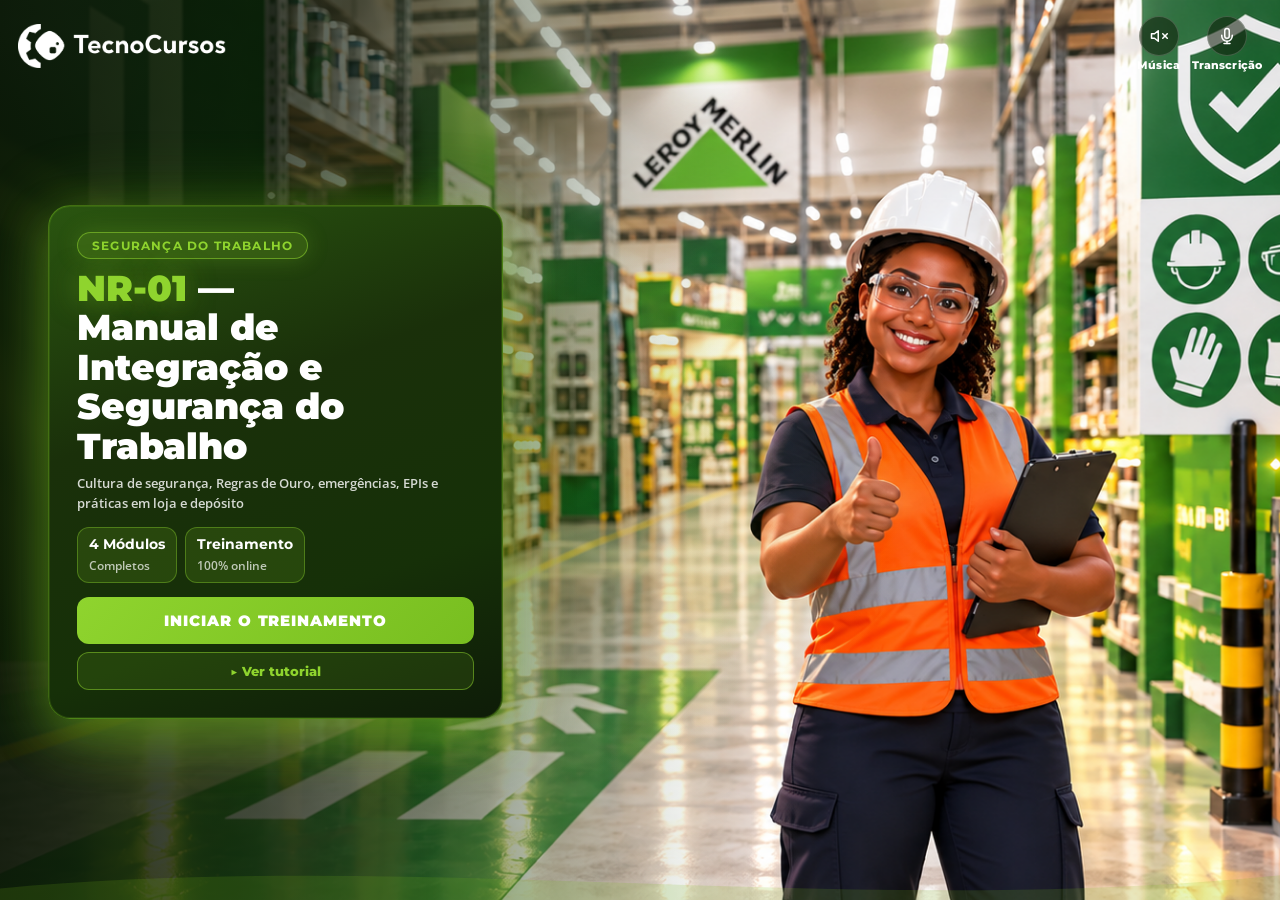
==== sessao-aprender.html @ 6a5cb2c6 "Publica o treinamento NR-01 da Leroy sem os MP3s antigos da narração. Co-authored-by: Cursor <cursor" ====
<!DOCTYPE html>
<html lang="pt-BR">
<head>
  <meta charset="UTF-8">
  <meta name="viewport" content="width=device-width, initial-scale=1, viewport-fit=cover">
  <meta name="referrer" content="no-referrer">
  <title>NR-01 — Manual de Integração e Segurança do Trabalho</title>
  <link href="https://fonts.googleapis.com/css2?family=Montserrat:wght@400;600;700;800;900&family=Open+Sans:wght@400;600;700&display=swap" rel="stylesheet">
  <link rel="stylesheet" href="question-screen.css?v=leroy-green14">
  <style>
    html, body { margin: 0; height: 100%; overflow: hidden; }
  </style>
</head>
<body>
  <div class="qs-app" id="app">
    <!-- Capa (igual à referência) -->
    <section class="qs-home" id="home" aria-label="Abertura do treinamento">
      <div class="qs-home-photo" aria-hidden="true">
        <img class="qs-home-photo-img" id="homePhotoImg" src="assets/fotos/capa.png" alt="">
        <div class="qs-home-veil"></div>
      </div>
      <div class="qs-home-inner">
        <div class="qs-home-card">
          <div class="qs-home-tag">SEGURANÇA DO TRABALHO</div>
          <h1><em>NR-01</em> —<br>Manual de Integração e Segurança do Trabalho</h1>
          <p>Cultura de segurança, Regras de Ouro, emergências, EPIs e práticas em loja e depósito</p>
          <div class="qs-home-badges">
            <div class="qs-home-badge">
              <div>
                <strong>4 Módulos</strong>
                <span>Completos</span>
              </div>
            </div>
            <div class="qs-home-badge">
              <div>
                <strong>Treinamento</strong>
                <span>100% online</span>
              </div>
            </div>
          </div>
          <div class="qs-home-actions">
            <button type="button" class="qs-home-start" id="btnStartHome">
              <span>INICIAR O TREINAMENTO</span>
            </button>
            <button type="button" class="qs-home-tutorial" id="btnTutorialHome">
              <span>▶ Ver tutorial</span>
            </button>
          </div>
        </div>
      </div>
      <div class="qs-home-logo">
        <img src="assets/fotos/LOGO.png" alt="TecnoCursos">
      </div>
      <div class="qs-wave" aria-hidden="true">
        <svg viewBox="0 0 1440 100" preserveAspectRatio="none">
          <path d="M0,55 C480,10 960,90 1440,40 L1440,100 L0,100 Z" fill="rgba(120, 190, 32, 0.18)" />
        </svg>
      </div>
    </section>

    <header class="qs-top" id="topBar" hidden>
      <div class="qs-brand">
        <img src="assets/fotos/LOGO.png" alt="TecnoCursos">
      </div>
      <div class="qs-progress" id="progress" aria-label="Progresso"></div>
      <span class="qs-page-chip" id="pageChip" hidden>0/0</span>
      <div class="qs-tools">
        <button type="button" id="btnMode" class="qs-sim-btn" title="Modo simulação" hidden aria-pressed="false">
          <span class="qs-label" id="simLabel">Simulação: OFF</span>
        </button>
        <button type="button" id="btnMusic" class="qs-tool-btn" title="Música" aria-pressed="false">
          <span class="qs-tool-disc">
            <svg class="qs-tool-ico ico-off" viewBox="0 0 24 24" fill="none" stroke="currentColor" stroke-width="2" stroke-linecap="round" stroke-linejoin="round" aria-hidden="true">
              <polygon points="11 5 6 9 2 9 2 15 6 15 11 19 11 5"/><line x1="23" y1="9" x2="17" y2="15"/><line x1="17" y1="9" x2="23" y2="15"/>
            </svg>
            <svg class="qs-tool-ico ico-on" viewBox="0 0 24 24" fill="none" stroke="currentColor" stroke-width="2" stroke-linecap="round" stroke-linejoin="round" aria-hidden="true">
              <polygon points="11 5 6 9 2 9 2 15 6 15 11 19 11 5"/><path d="M15.54 8.46a5 5 0 0 1 0 7.07"/><path d="M19.07 4.93a10 10 0 0 1 0 14.14"/>
            </svg>
          </span>
          <span class="qs-tool-label">Música</span>
        </button>
        <button type="button" id="btnTranscript" class="qs-tool-btn" title="Transcrição">
          <span class="qs-tool-disc">
            <svg class="qs-tool-ico" viewBox="0 0 24 24" fill="none" stroke="currentColor" stroke-width="2" stroke-linecap="round" stroke-linejoin="round" aria-hidden="true">
              <path d="M12 2a3 3 0 0 0-3 3v7a3 3 0 0 0 6 0V5a3 3 0 0 0-3-3z"/><path d="M19 11v1a7 7 0 0 1-14 0v-1"/><line x1="12" y1="19" x2="12" y2="22"/><line x1="8" y1="22" x2="16" y2="22"/>
            </svg>
          </span>
          <span class="qs-tool-label">Transcrição</span>
        </button>
      </div>
    </header>

    <main class="qs-stage" id="stage" hidden>
      <button class="qs-nav" id="btnBack" aria-label="Anterior" disabled>
        <svg viewBox="0 0 24 24" fill="none" stroke="currentColor" stroke-width="2.4" stroke-linecap="round" stroke-linejoin="round"><polyline points="15 18 9 12 15 6"/></svg>
      </button>
      <div class="qs-col">
        <div class="qs-pts" id="ptsChip" hidden><span class="qs-pts-val">0 pts</span></div>
        <div class="qs-shell" id="shell"></div>
        <button type="button" class="qs-more" id="btnMore" hidden aria-label="Ver o conteúdo abaixo">
          <svg viewBox="0 0 24 24" fill="none" stroke="currentColor" stroke-width="2.6" stroke-linecap="round" stroke-linejoin="round" aria-hidden="true"><polyline points="6 9 12 15 18 9"/></svg>
        </button>
      </div>
      <button class="qs-nav" id="btnFwd" aria-label="Próximo" disabled>
        <svg viewBox="0 0 24 24" fill="none" stroke="currentColor" stroke-width="2.4" stroke-linecap="round" stroke-linejoin="round"><polyline points="9 18 15 12 9 6"/></svg>
      </button>
    </main>

    <div class="qs-wave qs-wave-session" id="sessionWave" aria-hidden="true" hidden>
      <svg viewBox="0 0 1440 100" preserveAspectRatio="none">
        <path d="M0,55 C480,10 960,90 1440,40 L1440,100 L0,100 Z" fill="rgba(120, 190, 32, 0.18)" />
      </svg>
    </div>
  </div>

  <!-- Modal Tutorial -->
  <div class="qs-tut-overlay" id="tutorialModal" hidden>
    <div class="qs-tut-card" role="dialog" aria-modal="true" aria-labelledby="tutTitle">
      <div class="qs-tut-accent" aria-hidden="true"></div>
      <button type="button" class="qs-tut-x" id="btnTutorialX" aria-label="Fechar tutorial">×</button>
      <div class="qs-tut-badge">▶ TUTORIAL</div>
      <h2 id="tutTitle">Antes de começar — <span>Orientações iniciais</span></h2>
      <p>Assista ao vídeo para entender como navegar pelos módulos, responder às atividades e usar as ferramentas.</p>
      <div class="qs-tut-video">
        <iframe id="tutIframe" src="https://player-vz-d35edf2a-8e7.tv.pandavideo.com.br/embed/?v=58c2b207-5c32-4336-acba-6df97de39825&saveProgress=false" title="Tutorial do treinamento" allow="accelerometer;gyroscope;autoplay;encrypted-media;picture-in-picture" allowfullscreen fetchpriority="high"></iframe>
      </div>
      <div class="qs-tut-foot">
        <button type="button" class="qs-tut-close" id="btnTutorialClose">✓ Entendi, vamos começar</button>
      </div>
    </div>
  </div>

    <div class="qs-toast" id="simToast" hidden role="status"></div>

    <button type="button" class="qs-jump-fab" id="simFab" hidden>Sim · mapa</button>
    <aside class="qs-jump" id="simJump" hidden>
      <header>
        <div>
          <strong>Mapa da simulação</strong>
          <span id="simJumpPos">—</span>
        </div>
        <button type="button" id="btnJumpClose" aria-label="Fechar mapa">×</button>
      </header>
      <div class="qs-jump-list" id="simJumpList"></div>
      <button type="button" class="qs-jump-off" id="btnJumpOff">Desligar simulação</button>
    </aside>

  <audio id="bg-music" loop preload="metadata" aria-hidden="true"></audio>

  <script src="question-screen-data.js?v=nr01-8"></script>
  <script src="question-screen.js?v=nr01-2"></script>
  <script src="audios/audio-manifest.js?v=nr01-1"></script>
  <script src="narration-text.js?v=nr01-1"></script>
  <script src="narration.js?v=nr01-1"></script>
  <script>
(function () {
  var session = window.QUESTION_SCREEN_SESSION;
  if (!session || !session.modules || !session.modules.length) {
    document.getElementById('shell').innerHTML = '<div class="qs-menu"><p>Conteúdo não encontrado.</p></div>';
    return;
  }

  var modules = session.modules;

  /* A abertura e o menu também são páginas numeradas, então abrem o catálogo.
     mi/si = -1 marca que não são telas de módulo; quem navega olha o "view". */
  var catalog = [
    { n: 1, view: 'home', mi: -1, si: -1, mod: 0, type: 'home', title: 'Abertura', kind: 'Abertura' },
    { n: 2, view: 'menu', mi: -1, si: -1, mod: 0, type: 'menu', title: 'Conteúdo programático', kind: 'Menu' }
  ];
  modules.forEach(function (m, mi) {
    (m.screens || []).forEach(function (s, si) {
      catalog.push({
        n: catalog.length + 1,
        view: 'play',
        mi: mi,
        si: si,
        mod: m.id,
        type: s.type || '',
        title: s.title || s.question || s.kicker || s.type || 'Tela',
        kind: (
          s.type === 'cover' ? 'Capa' :
          s.type === 'video' ? 'Vídeo' :
          s.type === 'image' ? 'Foto' :
          s.type === 'content' ? 'Texto' :
          s.type === 'quiz-intro' ? 'Desafio' :
          s.type === 'question' ? 'Pergunta' :
          s.type === 'reflect' ? 'Reflexão' :
          s.type === 'compare' ? 'Compare' :
          s.type === 'order' ? 'Ordenar' :
          s.type === 'match' ? 'Associação' :
          s.type === 'sort' ? 'Inspeção' :
          s.type === 'finale' ? 'Conclusão' :
          s.type
        )
      });
    });
  });
  var jumpOpen = false;
  var modIndex = -1;
  var slideIndex = 0;
  var answered = {};
  var qs = null;
  var mode = 'home'; /* home | menu | play */
  var showingResult = false;
  var autoAdvanceTimer = null;
  var quizState = {
    active: false,
    correct: 0,
    answered: 0,
    minCorrect: 0,
    total: 0,
    introIndex: -1,
    passed: false,
    points: 0,
    streak: 0,
    bestStreak: 0
  };
  var sessionAnswers = {};
  var PTS_MAX = 50;
  function isScoreType(type) {
    return type === 'question' || type === 'order' || type === 'match' || type === 'sort';
  }
  function isGateType(type) {
    return isScoreType(type) || type === 'reflect' || type === 'compare';
  }
  // ficha com sequência de fotos: a seta só libera depois de ver todas
  function isStepsGate(s) {
    return !!(s && s.type === 'content' && s.steps);
  }
  // vídeo com player: só libera o avanço faltando ~8s para o fim
  function isVideoGate(s) {
    return !!(s && s.type === 'video' && (s.embed || s.panda || s.video));
  }
  function isQuizStep(s) {
    return !!(s && isScoreType(s.type));
  }
  var questionCount = catalog.filter(function (item) { return isScoreType(item.type); }).length;

  function sessionTotals() {
    var pts = 0;
    var hits = 0;
    Object.keys(sessionAnswers).forEach(function (id) {
      var a = sessionAnswers[id] || {};
      pts += a.pts || 0;
      if (a.correct) hits += 1;
    });
    return {
      points: pts,
      hits: hits,
      answered: Object.keys(sessionAnswers).length,
      questions: questionCount,
      max: questionCount * PTS_MAX
    };
  }

  function sessionMedal(tot) {
    var max = tot.max || 1;
    var pct = tot.points / max;
    if (pct >= 0.8) return { emoji: '🥇', name: 'Medalha de ouro', rank: 'gold' };
    if (pct >= 0.6) return { emoji: '🥈', name: 'Medalha de prata', rank: 'silver' };
    return { emoji: '🥉', name: 'Medalha de bronze', rank: 'bronze' };
  }

  function quizMedal(passed, correct, total) {
    var pct = total ? correct / total : 0;
    if (pct >= 1) return { emoji: '🥇', name: 'Medalha de ouro', rank: 'gold' };
    if (passed && pct >= 0.8) return { emoji: '🥈', name: 'Medalha de prata', rank: 'silver' };
    if (passed) return { emoji: '🥉', name: 'Medalha de bronze', rank: 'bronze' };
    return { emoji: '📚', name: '', rank: 'none' };
  }

  function updatePtsChip() {
    var chip = document.getElementById('ptsChip');
    if (!chip) return;
    var tot = sessionTotals();
    /* O placar só faz sentido na atividade do fim do módulo: fora dela não
       há o que pontuar, e o chip virava enfeite pelo resto do curso. Vale
       da abertura do desafio até o resultado; depois some de novo. */
    var s = mode === 'play' ? current() : null;
    var noDesafio = !!s && (isScoreType(s.type) || s.type === 'quiz-intro');
    chip.hidden = !(noDesafio || (mode === 'play' && showingResult));
    var val = chip.querySelector('.qs-pts-val');
    if (!val) {
      val = document.createElement('span');
      val.className = 'qs-pts-val';
      chip.insertBefore(val, chip.firstChild);
    }
    val.textContent = tot.points + ' pts';
  }

  /* No acerto o placar “pula” e sobe um +N — feedback rápido sem atrapalhar. */
  function celebratePts(gained) {
    var chip = document.getElementById('ptsChip');
    if (!chip || !(gained > 0)) {
      updatePtsChip();
      return;
    }
    updatePtsChip();
    chip.classList.remove('is-gain');
    void chip.offsetWidth;
    chip.classList.add('is-gain');

    var fly = chip.querySelector('.qs-pts-fly');
    if (!fly) {
      fly = document.createElement('span');
      fly.className = 'qs-pts-fly';
      fly.setAttribute('aria-hidden', 'true');
      chip.appendChild(fly);
    }
    fly.textContent = '+' + gained;
    fly.classList.remove('is-on');
    void fly.offsetWidth;
    fly.classList.add('is-on');

    clearTimeout(celebratePts._t);
    celebratePts._t = setTimeout(function () {
      chip.classList.remove('is-gain');
      if (fly) fly.classList.remove('is-on');
    }, 900);
  }

  function clearAutoAdvance() {
    if (autoAdvanceTimer) {
      clearTimeout(autoAdvanceTimer);
      autoAdvanceTimer = null;
    }
  }

  function resetQuizState() {
    quizState = {
      active: false,
      correct: 0,
      answered: 0,
      minCorrect: 0,
      total: 0,
      introIndex: -1,
      passed: false,
      points: 0,
      streak: 0,
      bestStreak: 0
    };
    showingResult = false;
    updatePtsChip();
  }

  function countQuizQuestionsFrom(startIdx) {
    var list = screens();
    var n = 0;
    for (var i = startIdx + 1; i < list.length; i++) {
      if (!isScoreType(list[i].type)) break;
      n++;
    }
    return n || 1;
  }

  function isLastQuizQuestion() {
    var s = current();
    if (!isQuizStep(s)) return false;
    var next = screens()[slideIndex + 1];
    return !isQuizStep(next);
  }

  function clearQuizAnswers() {
    var list = screens();
    if (quizState.introIndex < 0) return;
    for (var i = quizState.introIndex + 1; i < list.length; i++) {
      if (!isScoreType(list[i].type)) break;
      delete answered[list[i].id];
      delete sessionAnswers[list[i].id];
    }
  }

  /* Progresso e página atual ficam no navegador, para o F5 continuar de onde parou. */
  var RESUME_KEY = 'nr01-sessao-aprender-resume';
  var resumeBusy = false;
  var progress = { unlockedUpTo: 0, completed: {} };
  var menuFocus = 0;
  var lastPlayedIndex = -1;
  try { localStorage.removeItem('nr17-sessao-aprender-resume'); } catch (err) {}

  function saveResume() {
    if (resumeBusy) return;
    try {
      localStorage.setItem(RESUME_KEY, JSON.stringify({
        v: 1,
        page: currentGlobalPage(),
        menuFocus: menuFocus,
        lastPlayedIndex: lastPlayedIndex,
        progress: {
          unlockedUpTo: progress.unlockedUpTo,
          completed: progress.completed
        },
        answered: answered,
        sessionAnswers: sessionAnswers,
        quizState: quizState,
        showingResult: showingResult
      }));
    } catch (err) {}
  }

  function loadResume() {
    try {
      var raw = localStorage.getItem(RESUME_KEY);
      if (!raw) return null;
      var data = JSON.parse(raw);
      if (!data || data.v !== 1 || !data.page) return null;
      if (data.page < 1 || data.page > catalog.length) return null;
      return data;
    } catch (err) {
      return null;
    }
  }

  function applyResume(data) {
    resumeBusy = true;
    if (typeof data.menuFocus === 'number') menuFocus = data.menuFocus;
    if (typeof data.lastPlayedIndex === 'number') lastPlayedIndex = data.lastPlayedIndex;
    if (data.progress) {
      progress.unlockedUpTo = Number(data.progress.unlockedUpTo) || 0;
      progress.completed = data.progress.completed || {};
    }
    var savedAnswered = data.answered || {};
    var savedSession = data.sessionAnswers || {};
    var savedQuiz = data.quizState || quizState;
    var savedShowing = !!data.showingResult;

    if (data.page <= 1) {
      showHome();
    } else {
      jumpToPage(data.page);
      answered = savedAnswered;
      sessionAnswers = savedSession;
      quizState = savedQuiz;
      if (savedShowing) showQuizResult();
      else {
        updateNav();
        updatePtsChip();
      }
    }
    resumeBusy = false;
    saveResume();
  }

  var demoMode = false;
  try { demoMode = sessionStorage.getItem('nr17-demoMode') === '1'; } catch (err) {}

  function isUnlocked(i) {
    if (demoMode) return true;
    return i >= 0 && i <= progress.unlockedUpTo;
  }

  function isCompleted(i) {
    return !!progress.completed[String(i)];
  }

  function completeCurrentModule() {
    if (modIndex < 0) return;
    lastPlayedIndex = modIndex;
    progress.completed[String(modIndex)] = true;
    if (modIndex + 1 < modules.length) {
      progress.unlockedUpTo = Math.max(progress.unlockedUpTo, modIndex + 1);
    }
    saveResume();
  }

  // módulo visível no menu; 0 quando a trilha já acabou
  function nextModuleNumber() {
    var m = modules[menuFocus];
    return m ? m.id : 0;
  }

  function menuCallout() {
    var next = -1;
    for (var i = 0; i < modules.length; i++) {
      if (isUnlocked(i) && !isCompleted(i)) { next = i; break; }
    }
    if (next < 0) {
      var allDone = modules.every(function (_, i) { return isCompleted(i); });
      if (allDone) {
        return {
          title: 'Treinamento concluído!',
          body: 'Você finalizou todos os módulos. Pode revisitar qualquer um quando quiser.'
        };
      }
      next = progress.unlockedUpTo;
    }
    var m = modules[next];
    if (next === 0 && !isCompleted(0)) {
      return {
        title: demoMode ? 'Modo simulação ligado' : 'Vamos começar pelo Módulo 1?',
        body: demoMode
          ? 'Todos os módulos estão liberados. Avance sem travar em quiz ou vídeo.'
          : ((m.title || '') + ' — toque no card liberado para iniciar.')
      };
    }
    return {
      title: demoMode ? 'Modo simulação ligado' : ('Módulo ' + m.id + ' liberado!'),
      body: demoMode
        ? 'Todos os módulos estão liberados. Avance sem travar em quiz ou vídeo.'
        : ((m.title || '') + ' — toque no card para continuar.')
    };
  }

  var app = document.getElementById('app');
  var home = document.getElementById('home');
  var topBar = document.getElementById('topBar');
  var stage = document.getElementById('stage');
  var progressEl = document.getElementById('progress');
  var shell = document.getElementById('shell');
  var btnBack = document.getElementById('btnBack');
  var btnFwd = document.getElementById('btnFwd');
  var brandTxt = null;
  var bgMusic = document.getElementById('bg-music');

  if (brandTxt) brandTxt.textContent = (session.meta && session.meta.title) || 'NR-01';
  if (bgMusic) {
    bgMusic.src = (session.meta && session.meta.musicSrc) || 'musica/musica_foco.mp3';
    bgMusic.volume = 0.35;
  }

  var sessionWave = document.getElementById('sessionWave');

  function setChrome(visible) {
    // a barra fica sempre no DOM: na abertura o CSS deixa só as ferramentas
    if (topBar) topBar.hidden = false;
    if (stage) stage.hidden = !visible;
    if (home) home.hidden = visible;
    if (sessionWave) sessionWave.hidden = !visible;
    app.classList.toggle('is-home', !visible);
  }

  function showHome() {
    mode = 'home';
    modIndex = -1;
    clearAutoAdvance();
    resetQuizState();
    if (qs) { qs.destroy(); qs = null; }
    setChrome(false);
    renderProgress();
    syncJumpUI();
    if (window.Narration) Narration.pageChanged();
    saveResume();
  }

  function currentMod() { return modules[modIndex]; }
  function screens() { return currentMod() ? currentMod().screens : []; }
  function current() { return screens()[slideIndex]; }

  function isFinale() {
    var s = current();
    return !!(s && s.type === 'finale');
  }

  function exitPlay() {
    if (isFinale()) showHome();
    else showMenu(Math.max(0, modIndex));
  }

  function renderProgress() {
    if (mode !== 'play') {
      progressEl.innerHTML = '';
      return;
    }
    var list = screens();
    progressEl.innerHTML = list.map(function (_, i) {
      var cls = i < slideIndex ? 'done' : (i === slideIndex ? 'cur' : '');
      return '<i class="' + cls + '"></i>';
    }).join('');
  }

  function canForward() {
    if (isFinale()) return false;
    if (showingResult) return !!quizState.passed;
    var s = current();
    if (!s) return false;
    /* A ficha de alongamento trava a seta mesmo em simulação: o bloqueio
       faz parte do teste da página. O atalho go continua pulando. */
    if (isStepsGate(s)) return !!answered[s.id];
    if (demoMode) return true;
    if (s.type === 'question') return !!answered[s.id];
    if (isGateType(s.type)) return !!answered[s.id];
    if (isVideoGate(s)) return !!answered[s.id];
    return true;
  }

  function updateNav() {
    if (mode === 'home') {
      btnBack.disabled = true;
      btnFwd.disabled = true;
      return;
    }
    if (mode === 'menu') {
      btnBack.disabled = false;
      btnFwd.disabled = menuFocus >= lastMenuIndex();
      return;
    }
    if (mode !== 'play') {
      btnBack.disabled = true;
      btnFwd.disabled = true;
      return;
    }
    btnBack.disabled = showingResult;
    btnFwd.disabled = showingResult ? !quizState.passed : !canForward();
  }

  // temas das questões erradas, para orientar o que estudar antes de tentar de novo
  function buildReviewList() {
    var list = screens();
    var out = [];
    var seen = {};
    if (quizState.introIndex < 0) return out;
    for (var i = quizState.introIndex + 1; i < list.length; i++) {
      var s = list[i];
      if (!isScoreType(s.type)) break;
      if (s.opinion) continue;
      var ans = sessionAnswers[s.id];
      if (ans && ans.correct) continue;
      var topic = s.review || s.question || s.title || '';
      if (!topic || seen[topic]) continue;
      seen[topic] = true;
      out.push(topic);
    }
    return out;
  }

  function showQuizResult() {
    clearAutoAdvance();
    showingResult = true;
    var total = Math.max(Number(quizState.total) || 0, Number(quizState.answered) || 0, 1);
    var hits = quizState.correct;
    var min = quizState.minCorrect || Math.ceil(total * 0.75);
    quizState.passed = hits >= min;
    var medal = quizMedal(quizState.passed, hits, total);
    var m = currentMod() || {};
    var unlock = m.titleUnlock || null;
    var titleUnlock = (quizState.passed && unlock)
      ? {
          moduleLabel: 'Módulo ' + m.id + ' concluído',
          title: unlock.title,
          body: unlock.body,
          icon: unlock.icon
        }
      : null;
    var faceIcon = titleUnlock ? (titleUnlock.icon || '🏅') : medal.emoji;
    var faceRank = titleUnlock ? 'title' : medal.rank;

    if (qs) qs.destroy();
    qs = QuestionScreen.mount(shell, {
      type: 'quiz-result',
      passed: quizState.passed,
      score: hits,
      total: total,
      minCorrect: min,
      points: quizState.points,
      streak: quizState.bestStreak,
      medal: faceIcon,
      medalName: '',
      medalRank: faceRank,
      icon: faceIcon,
      title: quizState.passed ? 'Desafio concluído!' : 'Desafio não concluído',
      titleUnlock: titleUnlock,
      review: quizState.passed ? [] : buildReviewList()
    }, {
      onContinue: handleContinue
    });

    renderProgress();
    updateNav();
    updatePtsChip();
    if (quizState.passed) {
      try { if (typeof playBeep === 'function') playBeep('end'); } catch (e) {}
    }
  }

  function restartQuiz() {
    clearAutoAdvance();
    showingResult = false;
    clearQuizAnswers();
    quizState.correct = 0;
    quizState.answered = 0;
    quizState.passed = false;
    quizState.points = 0;
    quizState.streak = 0;
    quizState.bestStreak = 0;
    quizState.active = true;
    if (quizState.introIndex >= 0) {
      slideIndex = quizState.introIndex;
      mountSlide();
    }
  }

  function finishAfterQuiz() {
    clearAutoAdvance();
    showingResult = false;
    quizState.active = false;
    var list = screens();
    var next = slideIndex + 1;
    while (next < list.length && isScoreType(list[next].type)) next++;
    if (next >= list.length) {
      var fechado = (modIndex >= 0 ? modIndex : lastPlayedIndex);
      completeCurrentModule();
      showMenuAfterModule(fechado);
      return;
    }
    slideIndex = next;
    mountSlide();
    if (isFinale()) completeCurrentModule();
  }

  function handleContinue(info) {
    var action = info && info.action;
    if (action === 'retry') {
      restartQuiz();
      return;
    }
    if (action === 'finish') {
      finishAfterQuiz();
      return;
    }
    advance();
  }

  function advance() {
    clearAutoAdvance();
    if (mode === 'menu') {
      menuStep(1);
      return;
    }
    if (showingResult) {
      if (quizState.passed || demoMode) finishAfterQuiz();
      return;
    }
    var s = current();
    if (s && isQuizStep(s) && answered[s.id] && isLastQuizQuestion()) {
      showQuizResult();
      return;
    }
    if (slideIndex >= screens().length - 1) {
      var fechado = (modIndex >= 0 ? modIndex : lastPlayedIndex);
      completeCurrentModule();
      if (isFinale()) {
        updateNav();
        return;
      }
      showMenuAfterModule(fechado);
      return;
    }
    go(1);
  }

  function lastMenuIndex() {
    if (demoMode) return modules.length - 1;
    return Math.min(progress.unlockedUpTo, modules.length - 1);
  }

  function clampMenuIndex(i) {
    if (i == null || i < 0) return 0;
    var cap = lastMenuIndex();
    if (i > cap) return cap;
    return i;
  }

  /* A trilha é sequencial. Não procura o primeiro módulo incompleto — isso
     pulava o 3 e o 4 já feitos e jogava a pessoa no 5. */
  function activeMenuIndex() {
    if (menuFocus >= 0 && menuFocus < modules.length) return clampMenuIndex(menuFocus);
    if (lastPlayedIndex >= 0) return clampMenuIndex(lastPlayedIndex);
    return 0;
  }

  /* Ao terminar o módulo N o menu para em N+1, mesmo que N+1 já tenha sido feito. */
  function nextMenuIndex(fromIndex) {
    var from = fromIndex;
    if (from == null || from < 0) from = lastPlayedIndex;
    if (from >= 0 && from + 1 < modules.length) return clampMenuIndex(from + 1);
    if (from >= 0) return clampMenuIndex(from);
    return activeMenuIndex();
  }

  function showMenuAfterModule(fromIndex) {
    showMenu(nextMenuIndex(fromIndex));
  }

  // no menu as setas andam um módulo por vez, para a trilha seguir em ordem
  function menuStep(delta) {
    var alvo = menuFocus + delta;
    if (alvo < 0) { showHome(); return; }
    if (alvo > lastMenuIndex()) return;
    showMenu(alvo);
  }

  function showMenu(focusIndex) {
    mode = 'menu';
    modIndex = -1;
    clearAutoAdvance();
    resetQuizState();
    if (qs) { qs.destroy(); qs = null; }
    if (brandTxt) brandTxt.textContent = (session.meta && session.meta.title) || 'NR-01';
    setChrome(true);
    var i = (focusIndex != null && focusIndex >= 0 && focusIndex < modules.length)
      ? focusIndex
      : activeMenuIndex();
    i = clampMenuIndex(i);
    menuFocus = i;
    var m = modules[i] || modules[0];
    var allDone = modules.every(function (_, idx) { return isCompleted(idx); });
    var reviewing = allDone || isCompleted(i);
    var cta = reviewing ? 'Revisar módulo' : 'Iniciar módulo';
    var kicker = (allDone && i === 0)
      ? 'Treinamento concluído'
      : 'Você está aqui';
    var lead = allDone
      ? ('Você finalizou os módulos. Toque para revisar o Módulo ' + m.id + '.')
      : 'Um módulo por vez. Ao concluir, o próximo é liberado.';
    var dots = modules.map(function (_, idx) {
      var cls = 'qs-mod-dot';
      if (idx === i && !allDone) cls += ' is-on';
      else if (isCompleted(idx)) cls += ' is-done';
      return '<span class="' + cls + '" aria-hidden="true"></span>';
    }).join('');
    shell.innerHTML =
      '<div class="qs-menu is-single">' +
        '<p class="qs-menu-brand">NR-01 — Manual de Integração e Segurança do Trabalho</p>' +
        '<p class="qs-menu-lead">' + lead + '</p>' +
        '<article class="qs-mod-focus">' +
          '<div class="qs-mod-kicker">' + kicker + '</div>' +
          '<div class="qs-mod-hero">' +
            '<span class="qs-mod-big">' + String(m.id).padStart(2, '0') + '</span>' +
            '<span class="qs-mod-now">Módulo ' + m.id + '<small>de ' + modules.length + '</small></span>' +
          '</div>' +
          '<h2 class="qs-mod-title">' + m.title + '</h2>' +
          (m.objective ? '<p class="qs-mod-goal">' + m.objective + '</p>' : '') +
          '<button type="button" class="qs-mod-start" data-mod="' + i + '">' + cta + '</button>' +
        '</article>' +
        '<div class="qs-mod-dots" aria-hidden="true">' + dots + '</div>' +
      '</div>';
    renderProgress();
    updateNav();
    syncJumpUI();
    if (window.Narration) Narration.pageChanged();
    saveResume();
  }

  /* No celular a trilha não cabe inteira: a lista começa no Módulo 1 e o
     módulo da vez pode ficar abaixo da dobra, passando a impressão de que o
     curso termina no 2. Aqui a rolagem já vai até ele. O movimento é suave de
     propósito: além de levar ao card certo, mostra que a lista corre.

     O alvo é o índice liberado, e não o primeiro card marcado como aberto:
     quem pula páginas pelo atalho destrava todos os módulos anteriores de
     uma vez, e aí o primeiro aberto seria sempre o Módulo 1. */
  function revelarModuloLiberado() {
    var caixa = shell.querySelector('.qs-menu');
    if (!caixa) return;
    var alvo = Math.min(progress.unlockedUpTo, modules.length - 1);
    var card = caixa.querySelector('.qs-mod-card[data-mod="' + alvo + '"]');
    if (!card) return;

    requestAnimationFrame(function () {
      var sobra = caixa.scrollHeight - caixa.clientHeight;
      if (sobra <= 0) return;                       // cabe tudo: nada a fazer

      /* offsetTop, e não getBoundingClientRect: o menu entra com uma animação
         que o encolhe um pouco, e medida de tela sai torta enquanto ela roda. */
      var topo = card.offsetTop;
      var fim = topo + card.offsetHeight;
      var vista = caixa.scrollTop;

      // não basta caber na borda: sem respiro embaixo o card passa despercebido
      var RESPIRO = 40;
      if (topo >= vista && fim + RESPIRO <= vista + caixa.clientHeight) return;

      caixa.scrollTo({
        top: Math.max(0, Math.min(sobra, topo - 12)),
        behavior: 'smooth'
      });
    });
  }

  function openModule(i) {
    if (!isUnlocked(i)) return;
    clearAutoAdvance();
    resetQuizState();
    setChrome(true);
    modIndex = i;
    lastPlayedIndex = i;
    menuFocus = i;
    slideIndex = 0;
    answered = {};
    mode = 'play';
    if (brandTxt) brandTxt.textContent = 'Módulo ' + currentMod().id;
    prefetchNearbyImages(0);
    var list = screens();
    for (var j = 0; j < list.length; j++) {
      if (list[j] && list[j].image) prefetchImage(list[j].image);
    }
    mountSlide();
  }

  function currentGlobalPage() {
    if (mode === 'home') return 1;
    if (mode === 'menu') return 2;
    if (mode !== 'play' || modIndex < 0) return 0;
    for (var i = 0; i < catalog.length; i++) {
      if (catalog[i].mi === modIndex && catalog[i].si === slideIndex) return catalog[i].n;
    }
    return 0;
  }

  function typeLabel(type) {
    return (
      type === 'home' ? 'Abertura' :
      type === 'menu' ? 'Menu' :
      type === 'cover' ? 'Capa' :
      type === 'video' ? 'Vídeo' :
      type === 'image' ? 'Foto' :
      type === 'content' ? 'Texto' :
      type === 'quiz-intro' ? 'Desafio' :
      type === 'question' ? 'Pergunta' :
      type === 'reflect' ? 'Reflexão' :
      type === 'compare' ? 'Compare' :
      type === 'order' ? 'Ordenar' :
      type === 'match' ? 'Associação' :
      type === 'sort' ? 'Inspeção' :
      type === 'finale' ? 'Conclusão' :
      type || 'Tela'
    );
  }

  function prepareQuizForJump(targetSi) {
    var list = screens();
    var intro = -1;
    var i;
    for (i = 0; i < list.length; i++) {
      if (list[i].type === 'quiz-intro') intro = i;
    }
    if (intro < 0) return;
    var total = 0;
    var min = 0;
    for (i = intro + 1; i < list.length; i++) {
      if (isScoreType(list[i].type)) total++;
    }
    min = list[intro].minCorrect != null ? Number(list[intro].minCorrect) : Math.ceil(total * 0.75);
    quizState = {
      active: true,
      correct: total,
      answered: total,
      minCorrect: min,
      total: total,
      introIndex: intro,
      passed: true,
      points: 0,
      streak: 0,
      bestStreak: 0
    };
    for (i = 0; i < list.length; i++) {
      if ((isGateType(list[i].type) || isStepsGate(list[i]) || isVideoGate(list[i])) && list[i].id) {
        answered[list[i].id] = true;
      }
    }
    if (targetSi > intro) showingResult = false;
  }

  function jumpToPage(n) {
    var item = catalog[n - 1];
    if (!item) return false;
    if (item.view === 'home') { showHome(); return true; }
    if (item.view === 'menu') { showMenu(menuFocus); return true; }
    /* O pulo atravessa o bloqueio dos módulos, então libera o caminho até ali:
       sem isso o menu mostraria como trancado o módulo em que a pessoa está. */
    progress.unlockedUpTo = Math.max(progress.unlockedUpTo, item.mi);
    jumpToScreen(item.mi, item.si);
    return true;
  }

  /* Última tela de conteúdo de um módulo: quem volta para o módulo anterior
     para aqui, e não na última pergunta do desafio. */
  function lastContentIndex(mi) {
    var list = (modules[mi] && modules[mi].screens) || [];
    for (var i = list.length - 1; i >= 0; i--) {
      if (!isScoreType(list[i].type) && list[i].type !== 'quiz-intro') return i;
    }
    return Math.max(0, list.length - 1);
  }

  function jumpToScreen(mi, si) {
    if (!modules[mi] || !modules[mi].screens[si]) return;
    clearAutoAdvance();
    resetQuizState();
    answered = {};
    setChrome(true);
    modIndex = mi;
    lastPlayedIndex = mi;
    menuFocus = mi;
    slideIndex = si;
    mode = 'play';
    if (brandTxt) brandTxt.textContent = 'Módulo ' + currentMod().id;
    var s = current();
    if (s && (isQuizStep(s) || s.type === 'quiz-intro' || s.type === 'finale')) {
      prepareQuizForJump(si);
    }
    mountSlide();
    syncJumpUI();
    var listEl = document.getElementById('simJumpList');
    var cur = listEl && listEl.querySelector('.qs-jump-item.is-cur');
    if (cur && cur.scrollIntoView) cur.scrollIntoView({ block: 'nearest' });
  }

  function renderJumpList() {
    var box = document.getElementById('simJumpList');
    if (!box) return;
    var html = '';
    var lastMod = null;
    var curN = currentGlobalPage();
    catalog.forEach(function (item) {
      if (item.mod !== lastMod) {
        lastMod = item.mod;
        html += '<div class="qs-jump-mod">' +
          (item.view === 'play' ? ('Módulo ' + item.mod) : 'Início') + '</div>';
      }
      html += '<button type="button" class="qs-jump-item' + (item.n === curN ? ' is-cur' : '') + '" data-jump="' + item.n + '">' +
        '<span class="qs-jump-n">' + item.n + '</span>' +
        '<span><small>' + typeLabel(item.type) + '</small><b>' + item.title + '</b></span>' +
      '</button>';
    });
    box.innerHTML = html;
    box.querySelectorAll('[data-jump]').forEach(function (btn) {
      btn.addEventListener('click', function () {
        sfx('click');
        jumpToPage(+btn.getAttribute('data-jump'));
      });
    });
  }

  function setJumpOpen(on) {
    jumpOpen = !!on && !!demoMode;
    var panel = document.getElementById('simJump');
    if (panel) panel.hidden = !jumpOpen;
    if (jumpOpen) renderJumpList();
  }

  function syncJumpUI() {
    var globalTotal = catalog.length;
    var globalN = currentGlobalPage();
    var globalPos = globalN ? (globalN + ' / ' + globalTotal) : ('— / ' + globalTotal);
    var chip = document.getElementById('pageChip');
    if (chip) {
      if (mode !== 'play' || modIndex < 0) {
        chip.hidden = true;
      } else {
        var list = screens();
        var total = list.length || 1;
        var n = Math.min(total, (slideIndex | 0) + 1);
        if (showingResult) n = total;
        chip.hidden = false;
        chip.textContent = n + ' / ' + total;
        chip.title = 'Tela do módulo';
      }
    }
    var posEl = document.getElementById('simJumpPos');
    if (posEl) posEl.textContent = globalPos;
    var fab = document.getElementById('simFab');
    if (fab) fab.hidden = !demoMode;
    if (jumpOpen && demoMode) renderJumpList();
    else if (!demoMode) setJumpOpen(false);
  }

  var imagePrefetchCache = {};
  function prefetchImage(src) {
    if (!src || imagePrefetchCache[src]) return;
    imagePrefetchCache[src] = true;
    var img = new Image();
    img.decoding = 'async';
    img.src = src;
  }
  function prefetchNearbyImages(fromIndex) {
    var list = screens();
    var start = Math.max(0, fromIndex | 0);
    var end = Math.min(list.length, start + 3);
    for (var i = start; i < end; i++) {
      if (list[i] && list[i].image) prefetchImage(list[i].image);
    }
  }

  function mountSlide() {
    var s = current();
    if (!s) return;
    clearAutoAdvance();
    showingResult = false;
    prefetchNearbyImages(slideIndex);
    var payload = Object.assign({}, s);

    if (s.type === 'finale') {
      var tot = sessionTotals();
      var medal = sessionMedal(tot);
      payload.points = tot.points;
      payload.maxPoints = tot.max;
      payload.hits = tot.hits;
      payload.questions = tot.questions;
      payload.medal = medal.emoji;
      payload.medalName = medal.name;
      payload.medalRank = medal.rank;
      try { if (typeof playBeep === 'function') playBeep('end'); } catch (e) {}
    }

    if (s.type === 'quiz-intro') {
      var total = s.count != null ? Number(s.count) : countQuizQuestionsFrom(slideIndex);
      quizState = {
        active: true,
        correct: 0,
        answered: 0,
        minCorrect: s.minCorrect != null ? Number(s.minCorrect) : Math.ceil(total * 0.75),
        total: total,
        introIndex: slideIndex,
        passed: false,
        points: 0,
        streak: 0,
        bestStreak: 0
      };
    }

    if (s.type === 'sort' && Array.isArray(s.items) && s.items.length) {
      quizState.total = s.items.length;
      if (s.minCorrect != null) quizState.minCorrect = Number(s.minCorrect);
      quizState.active = true;
    }

    if (qs) qs.destroy();
    qs = QuestionScreen.mount(shell, payload, {
      quizScoring: quizState.active && isQuizStep(s) && !s.opinion,
      maxPoints: PTS_MAX,
      /* 40s: tempo padrao das atividades pontuadas (pergunta, ordenar, etc.). */
      time: s.time || 40,
      onSelect: function (result) {
        answered[s.id] = true;
        saveResume();
        if (quizState.active && isQuizStep(s) && !s.opinion) {
          var pts = (result && result.points) || 0;
          sessionAnswers[s.id] = { pts: pts, correct: !!(result && result.correct) };
          if (result && result.kind === 'sort' && result.total != null) {
            quizState.answered = result.total;
            quizState.total = result.total;
            quizState.correct = result.hits || 0;
            quizState.minCorrect = s.minCorrect != null ? Number(s.minCorrect) : Math.ceil(result.total * 0.75);
            quizState.points = pts;
            quizState.streak = result.correct ? 1 : 0;
            quizState.bestStreak = quizState.streak;
            updateNav();
            if (pts) celebratePts(pts);
          } else {
            quizState.answered += 1;
            if (result && result.correct) {
              quizState.correct += 1;
              quizState.streak += 1;
              quizState.bestStreak = Math.max(quizState.bestStreak, quizState.streak);
              quizState.points += pts;
              updateNav();
              celebratePts(pts);
            } else {
              quizState.streak = 0;
              updateNav();
              updatePtsChip();
            }
          }
        } else {
          updateNav();
          updatePtsChip();
        }
        if (!isQuizStep(s)) return;
        clearAutoAdvance();
        autoAdvanceTimer = setTimeout(function () {
          if (isLastQuizQuestion()) showQuizResult();
          else go(1);
        }, s.type === 'order' || s.type === 'match' || s.type === 'sort' ? 1600 : 3000);
      },
      onContinue: handleContinue
    });

    if (!isGateType(s.type) && !isVideoGate(s) && !isStepsGate(s)) answered[s.id] = true;
    if (s.type === 'finale') completeCurrentModule();
    renderProgress();
    updateNav();
    updatePtsChip();
    syncJumpUI();
    if (window.Narration) Narration.pageChanged();
    saveResume();
  }

  function go(delta) {
    if (mode === 'menu') {
      menuStep(delta < 0 ? -1 : 1);
      return;
    }
    if (mode !== 'play') return;
    clearAutoAdvance();
    if (showingResult) {
      if (delta > 0 && quizState.passed) finishAfterQuiz();
      return;
    }
    if (delta < 0 && slideIndex <= 0) {
      showMenu(Math.max(0, modIndex));
      return;
    }
    if (delta > 0) {
      var s = current();
      if (s && isQuizStep(s) && answered[s.id] && isLastQuizQuestion()) {
        showQuizResult();
        return;
      }
    }
    var next = slideIndex + delta;
    if (next < 0 || next >= screens().length) return;
    if (delta > 0 && !canForward()) return;
    slideIndex = next;
    mountSlide();
  }

  function openTutorial() {
    var modal = document.getElementById('tutorialModal');
    var iframe = document.getElementById('tutIframe');
    if (!modal) return;
    modal.hidden = false;
    if (iframe && !iframe.getAttribute('data-src')) {
      iframe.setAttribute('data-src', iframe.src);
    }
  }

  function closeTutorial() {
    var modal = document.getElementById('tutorialModal');
    var iframe = document.getElementById('tutIframe');
    if (modal) modal.hidden = true;
    if (iframe) {
      var src = iframe.getAttribute('data-src') || iframe.getAttribute('src') || iframe.src;
      iframe.src = src;
    }
  }

  function sfx(type) {
    try { if (typeof playBeep === 'function') playBeep(type); } catch (e) {}
  }

  shell.addEventListener('click', function (e) {
    var start = e.target.closest('.qs-mod-start, .qs-mod-card');
    if (start) {
      sfx('click');
      openModule(+start.dataset.mod);
    }
  });

  btnBack.addEventListener('click', function () { sfx('click'); go(-1); });
  btnFwd.addEventListener('click', function () { sfx('click'); advance(); });
  document.getElementById('btnStartHome').addEventListener('click', function () { sfx('click'); showMenu(0); });
  document.getElementById('btnTutorialHome').addEventListener('click', openTutorial);
  document.getElementById('btnTutorialClose').addEventListener('click', closeTutorial);
  document.getElementById('btnTutorialX').addEventListener('click', closeTutorial);
  document.getElementById('tutorialModal').addEventListener('click', function (e) {
    if (e.target === this) closeTutorial();
  });

  /* Narração: o botão liga e desliga. Ligado, ele acompanha a navegação e
     narra cada tela nova sozinho. */
  var btnTranscript = document.getElementById('btnTranscript');
  if (window.Narration) {
    Narration.bindNarrationEvents({
      button: btnTranscript,
      getState: function () {
        return {
          mode: mode,
          screen: mode === 'play' ? current() : null,
          nextModule: mode === 'menu' ? nextModuleNumber() : 0
        };
      }
    });
  }

  btnTranscript.addEventListener('click', function () {
    if (window.Narration) Narration.toggleNarration();
  });

  /* O vídeo tem narração própria: quando ele começa, a nossa cala para não
     falarem por cima. O botão continua ligado e volta a narrar na tela seguinte. */
  function hushNarration() {
    if (window.Narration) Narration.stopSpeech();
  }
  window.addEventListener('message', function (ev) {
    var data = ev && ev.data;
    if (data == null) return;
    var msg = typeof data === 'object' ? (data.message || data.event || data.type || '') : data;
    if (String(msg).toLowerCase().indexOf('panda_play') !== -1) hushNarration();
  });
  // 'play' não sobe na árvore, por isso a escuta na fase de captura
  shell.addEventListener('play', hushNarration, true);

  var musicOn = false;
  var btnMusic = document.getElementById('btnMusic');
  btnMusic.addEventListener('click', function () {
    musicOn = !musicOn;
    btnMusic.classList.toggle('is-on', musicOn);
    btnMusic.setAttribute('aria-pressed', musicOn ? 'true' : 'false');
    if (musicOn && bgMusic) bgMusic.play().catch(function () {});
    else if (bgMusic) bgMusic.pause();
  });

  document.getElementById('btnMode').addEventListener('click', function () {
    toggleDemoMode();
  });
  document.getElementById('simFab').addEventListener('click', function () {
    setJumpOpen(!jumpOpen);
  });
  document.getElementById('btnJumpClose').addEventListener('click', function () {
    setJumpOpen(false);
  });
  document.getElementById('btnJumpOff').addEventListener('click', function () {
    if (demoMode) toggleDemoMode();
  });
  document.getElementById('pageChip').addEventListener('click', function () {
    if (demoMode) setJumpOpen(true);
  });

  function applyDemoUI() {
    var btn = document.getElementById('btnMode');
    var label = document.getElementById('simLabel');
    if (btn) {
      // só aparece com o modo simulação ligado (pelo atalho); desligar esconde de novo
      btn.hidden = !demoMode;
      btn.classList.toggle('is-on', !!demoMode);
      btn.setAttribute('aria-pressed', demoMode ? 'true' : 'false');
    }
    if (label) label.textContent = demoMode ? 'Simulação: ON' : 'Simulação: OFF';
    syncJumpUI();
    updateNav();
  }

  function showSimToast(msg) {
    var el = document.getElementById('simToast');
    if (!el) return;
    el.hidden = false;
    el.textContent = msg;
    el.classList.add('is-on');
    clearTimeout(el._t);
    el._t = setTimeout(function () {
      el.classList.remove('is-on');
      el.hidden = true;
    }, 2500);
  }

  function toggleDemoMode() {
    demoMode = !demoMode;
    try {
      sessionStorage.setItem('nr17-demoMode', demoMode ? '1' : '0');
      sessionStorage.removeItem('nr17-demoBtnVisible');
    } catch (err) {}
    applyDemoUI();
    showSimToast(demoMode ? '🔓 Modo Simulação ATIVADO' : '🔒 Modo Simulação DESATIVADO');
    setJumpOpen(demoMode);
    if (mode === 'menu') showMenu(menuFocus);
  }

  (function initDemoShortcut() {
    var seq = '';
    var target = 'qa1010';
    var goBuf = '';
    var goTimer = null;
    var GO_RE = /^go\d{1,3}$/;

    /* "go12" leva à página 12, com Enter ou depois de uma pausa. Funciona
       sozinho, sem depender do modo simulação. */
    function runGo() {
      if (goTimer) { clearTimeout(goTimer); goTimer = null; }
      var alvo = GO_RE.test(goBuf) ? parseInt(goBuf.slice(2), 10) : 0;
      goBuf = '';
      if (!alvo) return;
      if (!jumpToPage(alvo)) showSimToast('Não existe página ' + alvo);
    }

    window.addEventListener('keydown', function (e) {
      if (e.ctrlKey || e.altKey || e.metaKey) return;
      var tag = (e.target && e.target.tagName) ? e.target.tagName.toLowerCase() : '';
      if (tag === 'input' || tag === 'textarea' || (e.target && e.target.isContentEditable)) return;
      if (e.key === 'Enter' && GO_RE.test(goBuf)) {
        e.preventDefault();
        runGo();
        return;
      }
      if (!e.key || e.key.length !== 1) {
        if (e.key === 'Escape') goBuf = '';
        return;
      }
      var ch = e.key.toLowerCase();

      if (ch === 'g') { goBuf = 'g'; return; }
      if (goBuf === 'g' && ch === 'o') { goBuf = 'go'; return; }
      if (goBuf.indexOf('go') === 0 && /^\d$/.test(ch) && goBuf.length < 5) {
        goBuf += ch;
        if (goTimer) clearTimeout(goTimer);
        goTimer = setTimeout(runGo, 700);
        return;
      }
      goBuf = '';

      seq = (seq + ch).slice(-target.length);
      if (seq !== target) return;
      seq = '';
      toggleDemoMode();
    });
  })();

  /* Setinha de "tem mais abaixo". O que rola muda conforme a tela — ora o
     cartão inteiro, ora só o painel de texto, ora o menu — então ela procura
     quem de fato tem conteúdo escondido em vez de apostar num deles. Some
     sozinha ao chegar no fim e nas telas que já cabem inteiras. */
  (function initMoreHint() {
    var btn = document.getElementById('btnMore');
    if (!btn) return;
    var FOLGA = 12;          // px de sobra que não valem como "tem mais"
    var agendado = false;

    function rolavel() {
      var alvos = stage.querySelectorAll('[data-qs-root], .qs-panel, .qs-menu');
      for (var i = 0; i < alvos.length; i++) {
        if (alvos[i].scrollHeight - alvos[i].clientHeight > FOLGA) return alvos[i];
      }
      return null;
    }

    function sync() {
      agendado = false;
      var el = rolavel();
      var falta = el ? (el.scrollHeight - el.clientHeight - el.scrollTop) : 0;
      btn.hidden = falta <= FOLGA;
    }

    function agendar() {
      if (agendado) return;
      agendado = true;
      requestAnimationFrame(sync);
    }

    btn.addEventListener('click', function () {
      var el = rolavel();
      if (!el) return;
      el.scrollBy({ top: Math.round(el.clientHeight * 0.8), behavior: 'smooth' });
    });

    /* 'scroll' e 'load' não sobem na árvore, daí a escuta na fase de captura.
       O observer cobre a troca de tela sem precisar avisar daqui de fora; ele
       só olha filhos, então esconder/mostrar o próprio botão não o acorda. */
    stage.addEventListener('scroll', agendar, true);
    stage.addEventListener('load', agendar, true);
    window.addEventListener('resize', agendar);
    if (window.MutationObserver) {
      new MutationObserver(agendar).observe(stage, { childList: true, subtree: true });
    }
    agendar();
  })();

  /* No celular não dá para digitar qa1010, então três toques na logo da
     TecnoCursos (canto superior esquerdo) ligam o modo simulação. Vale na
     abertura e na barra dos módulos. A contagem zera se houver pausa longa,
     para toques avulsos não irem se somando. */
  (function initLogoShortcut() {
    var TOQUES = 3;
    var PAUSA = 1400;
    var conta = 0;
    var ultimo = 0;
    var lastFire = 0;

    function toque(e) {
      if (e && e.cancelable) e.preventDefault();
      var agora = Date.now();
      if (agora - lastFire < 90) return;
      lastFire = agora;
      conta = (agora - ultimo > PAUSA) ? 1 : conta + 1;
      ultimo = agora;
      if (conta < TOQUES) return;
      conta = 0;
      toggleDemoMode();
    }

    var alvos = document.querySelectorAll('.qs-home-logo, .qs-brand');
    Array.prototype.forEach.call(alvos, function (el) {
      el.addEventListener('click', toque);
      el.addEventListener('touchend', toque, { passive: false });
    });
  })();

  applyDemoUI();
  if (demoMode) setJumpOpen(true);

  document.addEventListener('keydown', function (e) {
    if (!document.getElementById('tutorialModal').hidden && e.key === 'Escape') {
      closeTutorial();
      return;
    }
    if (e.key === 'Escape' && jumpOpen) {
      setJumpOpen(false);
      return;
    }
    if (mode === 'home') {
      if (e.key === 'Enter') showMenu(0);
      return;
    }
    if (e.key === 'ArrowRight') { sfx('click'); advance(); }
    if (e.key === 'ArrowLeft') { sfx('click'); go(-1); }
    if (e.key === 'Escape') {
      if (mode === 'play') exitPlay();
      else showHome();
    }
  });

  var resume = loadResume();
  if (resume && resume.page > 1) applyResume(resume);
  else showHome();
})();
  </script>
</body>
</html>
---- question-screen.css ----
/* QuestionScreen — identidade Leroy: verde claro + verde escuro */

:root {
  --qs-green: #4A8C18;
  --qs-green-2: #2A5510;
  --qs-green-3: #163008;
  --qs-green-4: #0E1C08;
  --qs-navy: #163008;
  --qs-navy-2: #2A5510;
  --qs-navy-3: #4A8C18;
  --qs-red: #78BE20;
  --qs-red-dk: #5A9A14;
  --qs-red-lt: #8FD42E;
  --qs-pink: #8FD42E;
  --qs-pink-dk: #A8DC4A;
  --qs-nok: #C45A7A;
  --qs-nok-dk: #A34462;
  --qs-ok: #1f9d55;
  --qs-ok-dk: #167a41;
  --qs-ink: #0E1C08;
  --qs-muted: #4a5a48;
  --qs-paper: #ffffff;
  --qs-soft: #F4F8EE;
  --qs-font-h: 'Montserrat', sans-serif;
  --qs-font-b: 'Open Sans', sans-serif;
  --qs-radius: 22px;
  --qs-radius-sm: 14px;
}

/* ========== CAPA (referência) ========== */
.qs-home {
  position: absolute;
  inset: 0;
  z-index: 30;
  display: flex;
  flex-direction: column;
  background: #0A1406;
  overflow: hidden;
}
.qs-home[hidden] { display: none !important; }
.qs-app.is-home .qs-stage { display: none !important; }

/* na abertura a barra some, mas Música e Transcrição continuam
   acessíveis, flutuando no canto superior direito da capa */
.qs-app.is-home .qs-top {
  position: absolute;
  top: 0;
  right: 0;
  left: auto;
  width: auto;
  z-index: 40;
  padding: 16px 18px;
  pointer-events: none;
}
.qs-app.is-home .qs-brand,
.qs-app.is-home .qs-progress,
.qs-app.is-home .qs-pts,
.qs-app.is-home .qs-sim-btn,
.qs-app.is-home .qs-page-chip { display: none !important; }
.qs-app.is-home .qs-tools { pointer-events: auto; }

.qs-home-photo {
  position: absolute;
  inset: 0;
  z-index: 0;
  overflow: hidden;
  pointer-events: none;
}
.qs-home-photo-img {
  display: block;
  width: 100%;
  height: 100%;
  object-fit: cover;
  object-position: 72% 28%;
}
@media (max-width: 1440px) {
  .qs-home-photo-img { object-position: 74% 26%; }
}
@media (max-width: 1200px) {
  .qs-home-photo-img { object-position: 78% 24%; }
}
@media (max-width: 900px) {
  .qs-home-photo-img { object-position: 80% 22%; }
}
.qs-home-veil {
  position: absolute;
  inset: 0;
  background-image:
    linear-gradient(
      90deg,
      rgba(10, 20, 6, 0.92) 0%,
      rgba(10, 20, 6, 0.72) 22%,
      rgba(26, 48, 10, 0.35) 42%,
      rgba(26, 48, 10, 0.12) 50%,
      transparent 58%
    ),
    radial-gradient(ellipse at 18% 55%, rgba(120, 190, 32, 0.2) 0%, transparent 48%);
}
.qs-home-logo {
  position: absolute;
  top: 16px;
  left: 18px;
  z-index: 4;
  background: transparent;
  border-radius: 0;
  padding: 8px 10px 8px 0;
  box-shadow: none;
  cursor: pointer;
}
.qs-home-logo img { height: 44px; width: auto; display: block; }

.qs-home-inner {
  position: relative;
  z-index: 4;
  flex: 1;
  display: flex;
  align-items: center;
  justify-content: flex-start;
  padding: 76px clamp(24px, 4vw, 48px) 52px;
  width: 100%;
  max-width: 1280px;
  margin: 0 auto;
  box-sizing: border-box;
}
.qs-home-card {
  flex: 0 1 455px;
  max-width: 455px;
  display: flex;
  flex-direction: column;
  align-items: flex-start;
  background: linear-gradient(160deg, #2A5510 0%, #1A300A 38%, #163008 72%, #0E1C08 100%);
  border: 1px solid rgba(120, 190, 32, 0.45);
  border-radius: 22px;
  padding: 26px 28px 28px;
  box-shadow:
    0 22px 50px rgba(120, 190, 32, 0.38),
    0 0 0 1px rgba(120, 190, 32, 0.18) inset,
    0 0 70px rgba(120, 190, 32, 0.32);
}
.qs-home-tag {
  font-family: var(--qs-font-h);
  font-size: clamp(10px, 1vw, 12px);
  font-weight: 700;
  letter-spacing: 0.1em;
  color: var(--qs-pink);
  text-transform: uppercase;
  margin-bottom: 10px;
  background: rgba(143, 212, 46, 0.18);
  border: 1px solid rgba(143, 212, 46, 0.55);
  border-radius: 999px;
  padding: 5px 14px;
  box-shadow: 0 0 22px rgba(143, 212, 46, 0.22);
}
.qs-home-card h1 {
  font-family: var(--qs-font-h);
  font-weight: 900;
  font-size: clamp(22px, 2.8vw, 36px);
  line-height: 1.1;
  color: #fff;
  margin: 0 0 8px;
}
.qs-home-card h1 em {
  color: #8FD42E;
  font-style: normal;
  text-shadow: 0 0 28px rgba(120, 190, 32, 0.5);
}
.qs-home-card > p {
  margin: 0 0 14px;
  font-size: clamp(12.5px, 1.05vw, 14px);
  color: rgba(255, 255, 255, 0.82);
  line-height: 1.45;
  font-weight: 600;
}
.qs-home-badges {
  display: flex;
  flex-wrap: wrap;
  gap: 8px;
  margin-bottom: 14px;
}
.qs-home-badge {
  display: flex;
  align-items: center;
  gap: 10px;
  padding: 7px 11px;
  background: rgba(143, 212, 46, 0.14);
  border: 1px solid rgba(143, 212, 46, 0.38);
  border-radius: 12px;
  color: var(--qs-pink);
}
.qs-home-badge strong {
  display: block;
  font-family: var(--qs-font-h);
  font-size: 0.88rem;
  color: #fff;
}
.qs-home-badge span {
  font-size: 0.75rem;
  color: rgba(255, 255, 255, 0.7);
  font-weight: 600;
}
.qs-home-actions {
  width: 100%;
  display: flex;
  flex-direction: column;
  gap: 8px;
}
/* É a única coisa que a pessoa precisa fazer nesta tela, então o botão
   respira e recebe um brilho de tempos em tempos. As duas animações mexem
   só em sombra e num reflexo por cima: nada empurra o texto de lugar. */
.qs-home-start {
  position: relative;
  overflow: hidden;
  width: 100%;
  border: 0;
  cursor: pointer;
  display: inline-flex;
  align-items: center;
  justify-content: center;
  gap: 10px;
  padding: 14px 18px;
  border-radius: 12px;
  background: linear-gradient(135deg, #8FD42E, #78BE20);
  color: #fff;
  font-family: var(--qs-font-h);
  font-weight: 900;
  font-size: 0.95rem;
  letter-spacing: 0.06em;
  transition: transform 0.12s ease, filter 0.15s ease;
  animation: qsStartPulse 2.6s ease-in-out infinite;
}
.qs-home-start > span { position: relative; z-index: 1; }

/* reflexo que atravessa o botão e some */
.qs-home-start::after {
  content: '';
  position: absolute;
  top: 0;
  bottom: 0;
  left: -60%;
  width: 45%;
  background: linear-gradient(100deg, transparent, rgba(255, 255, 255, 0.45), transparent);
  transform: skewX(-18deg);
  pointer-events: none;
  animation: qsStartShine 3.6s ease-in-out infinite;
}

.qs-home-start:hover { filter: brightness(1.06); transform: translateY(-1px); }
.qs-home-start:active { transform: translateY(1px); }

@keyframes qsStartPulse {
  0%, 100% {
    box-shadow: 0 10px 26px rgba(120, 190, 32, 0.42), 0 0 0 0 rgba(120, 190, 32, 0.5);
  }
  50% {
    box-shadow: 0 13px 32px rgba(120, 190, 32, 0.52), 0 0 0 13px rgba(120, 190, 32, 0);
  }
}
@keyframes qsStartShine {
  0%, 64% { left: -60%; }
  100% { left: 130%; }
}
.qs-home-tutorial {
  width: 100%;
  border: 1.5px solid rgba(143, 212, 46, 0.5);
  background: rgba(143, 212, 46, 0.12);
  color: var(--qs-pink);
  cursor: pointer;
  font-family: var(--qs-font-h);
  font-weight: 800;
  font-size: 0.82rem;
  padding: 10px 14px;
  border-radius: 12px;
  transition: background 0.15s ease, border-color 0.15s ease;
}
.qs-home-tutorial:hover {
  background: rgba(143, 212, 46, 0.22);
  border-color: rgba(143, 212, 46, 0.75);
}

/* Tutorial modal */
.qs-tut-overlay {
  position: fixed;
  inset: 0;
  z-index: 10000;
  display: flex;
  align-items: center;
  justify-content: center;
  padding: 16px;
  background: rgba(14, 28, 8, 0.9);
}
.qs-tut-overlay[hidden] { display: none !important; }
.qs-tut-card {
  position: relative;
  width: min(680px, 84vw);
  max-height: 84vh;
  overflow: auto;
  padding: 18px 20px 16px;
  border-radius: 16px;
  background:
    radial-gradient(ellipse at 15% 0%, rgba(120, 190, 32, 0.18) 0%, transparent 48%),
    radial-gradient(ellipse at 100% 100%, rgba(74, 140, 24, 0.55) 0%, transparent 50%),
    #4A8C18;
  border: 1px solid rgba(120, 190, 32, 0.35);
  box-shadow: 0 20px 80px rgba(0,0,0,0.8), 0 0 40px rgba(120, 190, 32, 0.15);
  display: flex;
  flex-direction: column;
  gap: 10px;
  color: #fff;
}
.qs-tut-accent {
  position: absolute;
  top: 0; left: 0; right: 0;
  height: 4px;
  background: linear-gradient(90deg, #78BE20, #8FD42E);
}
.qs-tut-x {
  position: absolute;
  top: 12px;
  right: 12px;
  z-index: 2;
  width: 34px;
  height: 34px;
  border: 0;
  border-radius: 50%;
  background: rgba(14, 28, 8, 0.45);
  color: #fff;
  font-size: 1.45rem;
  line-height: 1;
  cursor: pointer;
  display: grid;
  place-items: center;
  padding: 0 0 2px;
  transition: background 0.15s ease, transform 0.1s ease;
}
.qs-tut-x:hover { background: rgba(120, 190, 32, 0.85); }
.qs-tut-x:active { transform: scale(0.94); }
.qs-tut-badge {
  align-self: flex-start;
  background: rgba(120, 190, 32, 0.12);
  color: #78BE20;
  padding: 6px 14px;
  border-radius: 20px;
  font-size: 11px;
  font-weight: 800;
  letter-spacing: 1px;
  text-transform: uppercase;
  border: 1px solid rgba(120, 190, 32, 0.4);
  font-family: var(--qs-font-h);
  margin-right: 40px;
}
.qs-tut-card h2 {
  margin: 0;
  font-family: var(--qs-font-h);
  font-size: clamp(1.05rem, 2.4vw, 1.45rem);
  font-weight: 800;
  line-height: 1.2;
  padding-right: 36px;
}
.qs-tut-card h2 span { color: #78BE20; }
.qs-tut-card > p {
  margin: 0;
  color: rgba(255,255,255,0.75);
  font-weight: 600;
  line-height: 1.5;
  font-size: 0.95rem;
}
.qs-tut-video {
  position: relative;
  width: 100%;
  aspect-ratio: 16 / 9;
  border-radius: 8px;
  overflow: hidden;
  background: #000;
}
.qs-tut-video iframe {
  position: absolute;
  inset: 0;
  width: 100%;
  height: 100%;
  border: 0;
}
.qs-tut-foot {
  display: flex;
  justify-content: flex-end;
}
.qs-tut-close {
  border: 0;
  cursor: pointer;
  background: linear-gradient(135deg, #78BE20, #5A9A14);
  color: #fff;
  font-family: var(--qs-font-h);
  font-weight: 800;
  font-size: 0.88rem;
  padding: 10px 18px;
  border-radius: 10px;
  box-shadow: 0 4px 15px rgba(120, 190, 32, 0.35);
}
.qs-tut-close:hover { filter: brightness(1.06); }

.qs-menu-back {
  border: 0;
  background: transparent;
  color: var(--qs-green);
  font-family: var(--qs-font-h);
  font-weight: 800;
  font-size: 0.85rem;
  cursor: pointer;
  padding: 0;
  margin: 0 0 10px;
  display: inline-flex;
  align-items: center;
  gap: 6px;
}
.qs-menu-back:hover { color: var(--qs-red); }

@media (max-width: 900px) {
  .qs-home-inner {
    align-items: flex-end;
    padding: 64px 16px 40px;
    background: linear-gradient(to bottom, transparent 0%, rgba(10, 20, 6, 0.55) 35%, rgba(10, 20, 6, 0.92) 100%);
  }
  .qs-home-card {
    max-width: 100%;
    flex: 1 1 auto;
  }
  .qs-home-logo { top: 10px; left: 10px; padding: 0; }
  .qs-home-logo img { height: 36px; }
}

/* ========== CAPA (referência) end ========== */

.qs-app {
  min-height: 100dvh;
  display: flex;
  flex-direction: column;
  position: relative;
  background:
    linear-gradient(180deg, #78BE20 0%, #78BE20 72px, transparent 140px),
    radial-gradient(ellipse 55% 70% at 92% 88%, rgba(255, 255, 255, 0.2) 0%, transparent 50%),
    radial-gradient(ellipse 50% 45% at 78% 18%, #C5E08A 0%, transparent 58%),
    radial-gradient(ellipse 60% 50% at 18% 82%, #A8DC4A 0%, transparent 55%),
    linear-gradient(165deg, #8FD42E 0%, #78BE20 48%, #8FD42E 100%);
  color: #fff;
  font-family: var(--qs-font-b);
  overflow: hidden;
}
.qs-app > .qs-top {
  position: relative;
  z-index: 4;
}
.qs-app > .qs-stage {
  position: relative;
  z-index: 3; /* quadro e setas na frente da wave */
}
.qs-app > .qs-wave-session {
  position: absolute;
  z-index: 1; /* wave atrás do quadro */
}

/* Wave da referência */
.qs-wave {
  position: absolute;
  bottom: 0;
  left: 0;
  right: 0;
  height: 100px;
  pointer-events: none;
  z-index: 1;
}
.qs-wave svg {
  width: 100%;
  height: 100%;
  display: block;
}
.qs-home .qs-wave {
  height: 88px;
  bottom: -28px;
  opacity: 0.9;
  z-index: 3;
}

.qs-app * { box-sizing: border-box; }

/* ---- topo: logo · progresso · controles ---- */
.qs-top {
  flex: 0 0 auto;
  display: flex;
  align-items: center;
  justify-content: space-between;
  gap: 12px;
  padding: 16px 18px 8px 18px;
  max-width: none;
  width: 100%;
  margin: 0;
  box-sizing: border-box;
}

.qs-brand {
  display: flex;
  align-items: center;
  gap: 0;
  min-width: 44px;
  min-height: 44px;
  flex: 0 0 auto;
  margin: 0;
  padding: 4px 8px 4px 0;
  cursor: pointer;
}

.qs-brand img {
  height: 44px;
  width: auto;
  display: block;
  filter: brightness(0) invert(1);
  opacity: 0.95;
}

/* Três toques na logo ligam o modo simulação. Sem isto o celular entende a
   sequência como duplo toque para dar zoom e come parte dos toques. */
.qs-home-logo img,
.qs-brand img {
  touch-action: manipulation;
  -webkit-user-select: none;
  user-select: none;
  -webkit-tap-highlight-color: transparent;
}

.qs-progress {
  flex: 1 1 auto;
  display: flex;
  gap: 5px;
  max-width: 640px;
  margin: 0 12px;
}
.qs-pts {
  position: relative;
  font-family: var(--qs-font-h);
  font-weight: 800;
  font-size: 0.85rem;
  color: #fff;
  background: rgba(14, 28, 8, 0.72);
  border: 1px solid rgba(255, 255, 255, 0.22);
  border-radius: 999px;
  padding: 7px 14px;
  letter-spacing: 0.02em;
  min-width: 88px;
  text-align: center;
  font-variant-numeric: tabular-nums;
  white-space: nowrap;
  box-shadow: 0 6px 16px rgba(0, 0, 0, 0.22);
}
.qs-pts[hidden] { display: none !important; }

/* Acerto: o placar brilha em verde, dá um pulo e sobe o +N. */
.qs-pts.is-gain {
  color: #0E1C08;
  background: linear-gradient(135deg, #7CFFB2, #2bb673);
  border-color: rgba(255, 255, 255, 0.55);
  box-shadow:
    0 0 0 4px rgba(44, 182, 115, 0.35),
    0 10px 22px rgba(31, 157, 85, 0.45);
  animation: qsPtsPop 0.55s cubic-bezier(0.22, 1.2, 0.36, 1) both;
}
.qs-pts-fly {
  position: absolute;
  left: 50%;
  top: 0;
  transform: translate(-50%, -8px);
  font-size: 0.92rem;
  font-weight: 900;
  color: #7CFFB2;
  text-shadow: 0 2px 8px rgba(0, 0, 0, 0.45);
  opacity: 0;
  pointer-events: none;
  white-space: nowrap;
}
.qs-pts-fly.is-on {
  animation: qsPtsFly 0.9s ease-out both;
}
@keyframes qsPtsPop {
  0% { transform: scale(1); }
  35% { transform: scale(1.18); }
  70% { transform: scale(0.96); }
  100% { transform: scale(1); }
}
@keyframes qsPtsFly {
  0% { opacity: 0; transform: translate(-50%, 4px) scale(0.7); }
  18% { opacity: 1; transform: translate(-50%, -10px) scale(1.12); }
  100% { opacity: 0; transform: translate(-50%, -34px) scale(1); }
}

/* Placar acima do quadro (não por cima do conteúdo da atividade).
   Quando aparece, a coluna ganha respiro no topo. */
.qs-col:has(> .qs-pts:not([hidden])) {
  padding-top: 40px;
}
.qs-col > .qs-pts {
  position: absolute;
  top: 4px;
  left: 0;
  z-index: 8;
}

.qs-progress i {
  flex: 1 1 0;
  height: 5px;
  border-radius: 99px;
  background: rgba(255, 255, 255, 0.42);
  transition: background 0.25s ease, box-shadow 0.25s ease, transform 0.2s ease;
}

.qs-progress i.done { background: #fff; }
.qs-progress i.cur {
  background: #163008;
  box-shadow: 0 0 0 2px rgba(22, 48, 8, 0.28);
  transform: scaleY(1.35);
}

.qs-tools {
  display: flex;
  align-items: center;
  gap: 12px;
}

/* cada ferramenta é uma pílula própria, no mesmo padrão do chip de pontos */
.qs-tools button {
  color: #fff;
  cursor: pointer;
  font-family: var(--qs-font-h);
  font-weight: 800;
  font-size: 0.78rem;
  letter-spacing: 0.01em;
  line-height: 1;
  padding: 8px 13px;
  border-radius: 999px;
  background: rgba(14, 28, 8, 0.55);
  border: 1px solid rgba(255, 255, 255, 0.18);
  display: inline-flex;
  align-items: center;
  gap: 7px;
  transition: background 0.2s ease, border-color 0.2s ease, transform 0.15s ease;
}

.qs-tools button:hover {
  background: rgba(14, 28, 8, 0.78);
  border-color: rgba(255, 255, 255, 0.34);
}
.qs-tools button:active { transform: translateY(1px); }
.qs-tools button.is-on {
  background: rgba(120, 190, 32, 0.32);
  border-color: rgba(120, 190, 32, 0.72);
}

/* ferramentas: disco redondo só com o ícone e a legenda solta embaixo */
.qs-tools button.qs-tool-btn {
  flex-direction: column;
  gap: 5px;
  padding: 0;
  background: transparent;
  border: 0;
}
.qs-tools button.qs-tool-btn:hover { background: transparent; }
.qs-tools button.qs-tool-btn.is-on { background: transparent; border: 0; }

.qs-tool-disc {
  width: 40px;
  height: 40px;
  border-radius: 50%;
  display: grid;
  place-items: center;
  background: rgba(14, 28, 8, 0.55);
  border: 1px solid rgba(255, 255, 255, 0.18);
  transition: background 0.2s ease, border-color 0.2s ease;
}
.qs-tool-btn:hover .qs-tool-disc {
  background: rgba(14, 28, 8, 0.82);
  border-color: rgba(255, 255, 255, 0.36);
}
.qs-tool-btn.is-on .qs-tool-disc {
  background: rgba(120, 190, 32, 0.34);
  border-color: rgba(120, 190, 32, 0.75);
}

.qs-tool-ico {
  width: 18px;
  height: 18px;
  grid-area: 1 / 1;
  display: block;
}
.qs-tool-label {
  white-space: nowrap;
  font-size: 0.66rem;
  font-weight: 800;
  letter-spacing: 0.01em;
}

/* narração em andamento: o disco pulsa enquanto carrega e fala */
#btnTranscript.is-speaking .qs-tool-disc {
  background: rgba(120, 190, 32, 0.34);
  border-color: rgba(120, 190, 32, 0.75);
  animation: qsSpeakPulse 1.1s ease-in-out infinite;
}
@keyframes qsSpeakPulse {
  0%, 100% { box-shadow: 0 0 0 0 rgba(120, 190, 32, 0.45); }
  50% { box-shadow: 0 0 0 7px rgba(120, 190, 32, 0); }
}

/* alterna o ícone de som conforme a música está ligada */
#btnMusic .ico-on { display: none; }
#btnMusic.is-on .ico-off { display: none; }
#btnMusic.is-on .ico-on { display: block; }
.qs-sim-btn[hidden] { display: none !important; }

.qs-page-chip {
  flex: 0 0 auto;
  font-family: var(--qs-font-h);
  font-weight: 800;
  font-size: 0.78rem;
  color: #8FD42E;
  background: rgba(14, 28, 8, 0.55);
  border: 1px solid rgba(143, 212, 46, 0.35);
  border-radius: 999px;
  padding: 6px 10px;
  letter-spacing: 0.04em;
  cursor: pointer;
}
.qs-page-chip[hidden] { display: none !important; }

@media (min-width: 761px) {
  /* Mesmo recuo das bordas do quadro (palco + setas + vão central). */
  .qs-app:not(.is-home) .qs-top {
    position: relative;
    --qs-frame-inset: calc(
      (100% - min(1180px, 100%)) / 2
      + 12px
      + 48px
      + 10px
      + max(0px, (min(1180px, 100%) - 24px - 1036px) / 2)
    );
  }

  /* Barrinhas do começo ao fim do quadro; o 3/55 fica na ponta direita. */
  .qs-app:not(.is-home) .qs-progress {
    position: absolute;
    top: 50%;
    left: var(--qs-frame-inset);
    right: calc(var(--qs-frame-inset) + 78px);
    max-width: none;
    margin: 0;
    transform: translateY(-50%);
    z-index: 5;
  }
  .qs-app:not(.is-home) .qs-page-chip {
    position: absolute;
    top: 50%;
    right: var(--qs-frame-inset);
    transform: translateY(-50%);
    z-index: 6;
  }

  .qs-app:not(.is-home) .qs-tools { margin-left: auto; }
}

.qs-jump-fab {
  position: fixed;
  top: 112px;
  right: 16px;
  z-index: 80;
  border: 0;
  cursor: pointer;
  font-family: var(--qs-font-h);
  font-weight: 800;
  font-size: 0.62rem;
  letter-spacing: 0.04em;
  text-transform: uppercase;
  color: #0E1C08;
  background: #78BE20;
  border-radius: 999px;
  padding: 6px 10px;
  box-shadow: 0 8px 18px rgba(120, 190, 32, 0.35);
}
.qs-jump-fab[hidden] { display: none !important; }

.qs-jump {
  position: fixed;
  top: 146px;
  right: 16px;
  left: auto;
  z-index: 81;
  width: min(200px, calc(100vw - 32px));
  max-height: min(48vh, 340px);
  display: flex;
  flex-direction: column;
  background: #fff;
  color: var(--qs-ink);
  border-radius: 12px;
  box-shadow: 0 14px 32px rgba(0, 0, 0, 0.3);
  overflow: hidden;
}
.qs-jump[hidden] { display: none !important; }
.qs-jump header {
  display: flex;
  align-items: flex-start;
  justify-content: space-between;
  gap: 6px;
  padding: 8px 8px 6px 10px;
  background: linear-gradient(160deg, #4A8C18, #163008);
  color: #fff;
}
.qs-jump header strong {
  display: block;
  font-family: var(--qs-font-h);
  font-size: 0.68rem;
}
.qs-jump header span {
  display: block;
  margin-top: 2px;
  font-size: 0.6rem;
  font-weight: 700;
  color: #8FD42E;
}
.qs-jump header button {
  border: 0;
  background: rgba(255,255,255,0.12);
  color: #fff;
  width: 24px;
  height: 24px;
  border-radius: 6px;
  cursor: pointer;
  font-size: 1rem;
  line-height: 1;
}
.qs-jump-list {
  flex: 1;
  min-height: 0;
  overflow: auto;
  padding: 2px 4px 4px;
}
.qs-jump-mod {
  font-family: var(--qs-font-h);
  font-size: 0.58rem;
  font-weight: 800;
  letter-spacing: 0.08em;
  text-transform: uppercase;
  color: var(--qs-green);
  padding: 5px 5px 2px;
}
.qs-jump-item {
  width: 100%;
  text-align: left;
  border: 0;
  background: transparent;
  border-radius: 6px;
  padding: 4px 5px;
  cursor: pointer;
  display: grid;
  grid-template-columns: 24px 1fr;
  gap: 4px;
  align-items: start;
}
.qs-jump-item:hover { background: var(--qs-soft); }
.qs-jump-item.is-cur {
  background: #e8f7ee;
  box-shadow: inset 0 0 0 1px rgba(74, 140, 24, 0.28);
}
.qs-jump-n {
  font-family: var(--qs-font-h);
  font-weight: 800;
  font-size: 0.6rem;
  color: var(--qs-red);
  padding-top: 1px;
}
.qs-jump-item small {
  display: block;
  font-size: 0.55rem;
  font-weight: 700;
  letter-spacing: 0.06em;
  text-transform: uppercase;
  color: var(--qs-muted);
}
.qs-jump-item b {
  display: block;
  font-size: 0.66rem;
  font-weight: 700;
  color: var(--qs-ink);
  line-height: 1.2;
}
.qs-jump-off {
  margin: 0 6px 6px;
  border: 0;
  background: #fff4f4;
  color: var(--qs-red-dk);
  font-family: var(--qs-font-h);
  font-weight: 800;
  font-size: 0.64rem;
  border-radius: 7px;
  padding: 7px;
  cursor: pointer;
}

.qs-toast {
  position: fixed;
  left: 50%;
  bottom: 28px;
  transform: translateX(-50%) translateY(12px) scale(0.96);
  z-index: 80;
  background: rgba(14, 28, 8, 0.92);
  color: #fff;
  font-family: var(--qs-font-h);
  font-weight: 800;
  font-size: 0.92rem;
  padding: 12px 18px;
  border-radius: 14px;
  border: 1px solid rgba(120, 190, 32, 0.4);
  box-shadow: 0 16px 36px rgba(0, 0, 0, 0.35);
  opacity: 0;
  pointer-events: none;
  transition: opacity 0.25s ease, transform 0.25s ease;
}
.qs-toast.is-on {
  opacity: 1;
  transform: translateX(-50%) translateY(0) scale(1);
}

/* ---- estágio ---- */
.qs-stage {
  flex: 1 1 auto;
  min-height: 0;
  display: flex;
  align-items: center;
  justify-content: center;
  gap: 10px;
  padding: 6px 12px 20px;
  max-width: 1180px;
  width: 100%;
  margin: 0 auto;
}

.qs-nav {
  flex: 0 0 auto;
  width: 48px;
  height: 48px;
  border-radius: 50%;
  border: 0;
  background: #163008;
  color: #fff;
  cursor: pointer;
  display: grid;
  place-items: center;
  box-shadow: 0 8px 20px rgba(22, 48, 8, 0.45);
  transition: background 0.15s ease, transform 0.1s ease, opacity 0.15s ease;
}

.qs-nav:hover:not(:disabled) { background: #2A5510; }
.qs-nav:active:not(:disabled) { transform: scale(0.94); }
.qs-nav:disabled { opacity: 0.28; cursor: not-allowed; }
.qs-nav svg { width: 20px; height: 20px; }

.qs-shell {
  flex: 1 1 auto;
  min-width: 0;
  max-width: 920px;
  height: min(78dvh, 720px);
  position: relative;
}

/* ---- card do QuestionScreen ---- */
.qs-screen {
  height: 100%;
  background: var(--qs-paper);
  color: var(--qs-ink);
  border-radius: var(--qs-radius);
  overflow: hidden;
  box-shadow: 0 28px 60px rgba(0, 0, 0, 0.38);
  display: flex;
  flex-direction: column;
  position: relative;
  animation: qsEnter 0.42s cubic-bezier(0.22, 1, 0.36, 1) both;
}

@keyframes qsEnter {
  from { opacity: 0; transform: translateY(14px) scale(0.985); }
  to { opacity: 1; transform: none; }
}

.qs-media {
  position: relative;
  flex: 1 1 48%;
  min-height: 160px;
  background: linear-gradient(145deg, var(--qs-green), var(--qs-green-3));
  overflow: hidden;
}

.qs-media img,
.qs-media .qs-img {
  width: 100%;
  height: 100%;
  object-fit: cover;
  display: block;
}
.qs-media .qs-img-contain {
  object-fit: contain;
  background: #163008;
  padding: 8px;
}
/* O quadro de "imagem quebrada" só entra quando a foto falha. Os dois nomes
   de classe são de propósito: sem eles, a regra genérica lá de baixo reacende
   o display e o quadro aparece sob a foto. */
.qs-media-fallback.qs-img-fallback { display: none; }
.qs-img.is-broken + .qs-img-fallback,
.qs-img-fallback.show { display: grid; }

.qs-zoom-hit {
  display: block;
  position: relative;
  width: 100%;
  height: 100%;
  margin: 0;
  padding: 0;
  border: 0;
  background: transparent;
  cursor: zoom-in;
  color: inherit;
  font: inherit;
  text-align: left;
}
.qs-media > .qs-zoom-hit,
.qs-figure-media > .qs-zoom-hit {
  position: absolute;
  inset: 0;
}
.qs-zoom-hit .qs-img,
.qs-zoom-hit .qs-step-img {
  width: 100%;
  height: 100%;
  display: block;
}
.qs-zoom-fab {
  position: absolute;
  right: 8px;
  bottom: 8px;
  z-index: 4;
  width: 34px;
  height: 34px;
  border: 0;
  border-radius: 999px;
  display: grid;
  place-items: center;
  padding: 0;
  background: rgba(14, 28, 8, 0.78);
  color: #fff;
  box-shadow: 0 6px 14px rgba(0, 0, 0, 0.28);
  pointer-events: none;
}
.qs-zoom-fab svg {
  width: 16px;
  height: 16px;
}
.qs-compare-media {
  position: relative;
}
.qs-compare-media .qs-zoom-fab,
.qs-item-thumb .qs-zoom-fab,
.qs-step-media .qs-zoom-fab,
.qs-stack-card[data-pos="0"] .qs-zoom-fab {
  pointer-events: auto;
  cursor: zoom-in;
}
.qs-stack-card .qs-zoom-fab {
  left: 8px;
  right: auto;
  opacity: 0;
}
.qs-stack-card[data-pos="0"] .qs-zoom-fab { opacity: 1; }

.qs-zoom {
  position: fixed;
  inset: 0;
  z-index: 10050;
  background: rgba(10, 20, 6, 0.94);
  display: flex;
  flex-direction: column;
}
.qs-zoom[hidden] { display: none !important; }
.qs-zoom-stage {
  flex: 1 1 auto;
  min-height: 0;
  display: flex;
  align-items: center;
  justify-content: center;
  overflow: auto;
  padding: 56px 16px 48px;
  -webkit-overflow-scrolling: touch;
}
.qs-zoom-pic {
  display: block;
  max-width: 100%;
  max-height: 100%;
  width: auto;
  height: auto;
  object-fit: contain;
  border-radius: 10px;
  box-shadow: 0 18px 48px rgba(0, 0, 0, 0.45);
}
.qs-zoom.is-in .qs-zoom-stage {
  display: block;
  padding: 64px 12px 52px;
}
.qs-zoom.is-in .qs-zoom-pic {
  max-width: none;
  max-height: none;
  width: 220%;
  height: auto;
  border-radius: 8px;
}
.qs-zoom-x,
.qs-zoom-plus {
  position: absolute;
  top: max(12px, env(safe-area-inset-top));
  z-index: 2;
  width: 42px;
  height: 42px;
  border: 0;
  border-radius: 50%;
  background: rgba(255, 255, 255, 0.14);
  color: #fff;
  font-size: 1.6rem;
  line-height: 1;
  cursor: pointer;
  display: grid;
  place-items: center;
  padding: 0;
}
.qs-zoom-x { right: max(12px, env(safe-area-inset-right)); }
.qs-zoom-plus {
  right: max(62px, calc(env(safe-area-inset-right) + 50px));
  font-size: 1.45rem;
  font-weight: 700;
}
.qs-zoom-x:hover,
.qs-zoom-plus:hover { background: var(--qs-red); }
.qs-zoom-hint {
  flex: 0 0 auto;
  margin: 0;
  padding: 8px 16px 14px;
  text-align: center;
  color: rgba(255, 255, 255, 0.72);
  font-size: 0.78rem;
  font-weight: 600;
}

/* infográfico em tela: imagem inteira, bolas centralizadas */
.qs-screen.is-figure {
  display: flex;
  flex-direction: column;
  gap: 6px;
  padding: 12px 16px 10px;
  background:
    radial-gradient(ellipse 80% 50% at 50% 0%, rgba(120, 190, 32, 0.07) 0%, transparent 55%),
    #fff;
}
.qs-figure-head {
  flex: 0 0 auto;
}
.qs-screen.is-figure .qs-title {
  margin: 0 0 2px;
  font-size: clamp(1.05rem, 2vw, 1.32rem);
  line-height: 1.15;
}
.qs-screen.is-figure .qs-body {
  margin: 0;
  font-size: 0.86rem;
  line-height: 1.3;
  color: var(--qs-muted);
  font-weight: 600;
}
.qs-figure-media {
  position: relative;
  flex: 1 1 auto;
  min-height: 0;
  background: #fff;
  border-radius: 14px;
  overflow: hidden;
}
.qs-screen.is-figure .qs-figure-media .qs-img,
.qs-screen.is-figure .qs-figure-media .qs-img-contain {
  position: absolute;
  inset: 0;
  width: 100%;
  height: 100%;
  object-fit: cover;
  object-position: center 42%;
  background: transparent;
  padding: 0;
}
.qs-screen.is-figure.is-wide .qs-figure-media .qs-img,
.qs-screen.is-figure.is-wide .qs-figure-media .qs-img-contain {
  object-fit: contain;
  object-position: center;
}
.qs-figure-quote {
  flex: 0 0 auto;
  margin: 0;
  padding: 8px 12px;
  font-size: 0.86rem;
}
.qs-figure-chips {
  flex: 0 0 auto;
  display: grid;
  grid-template-columns: repeat(4, 1fr);
  gap: 8px;
  margin: 2px 0 0;
  padding: 0;
  list-style: none;
}
.qs-figure-chips.count-2 { grid-template-columns: repeat(2, 1fr); }
.qs-figure-chips.count-3 { grid-template-columns: repeat(3, 1fr); }
.qs-figure-chips.count-5 { grid-template-columns: repeat(5, 1fr); }
.qs-figure-chip {
  display: flex;
  flex-direction: column;
  gap: 1px;
  padding: 8px 10px 9px;
  border-radius: 12px;
  background: var(--qs-soft);
  border: 1px solid rgba(74, 140, 24, 0.1);
}
.qs-figure-chip-ico {
  font-size: 1.05rem;
  line-height: 1.1;
}
.qs-figure-chip b {
  font-family: var(--qs-font-h);
  font-size: 0.84rem;
  font-weight: 800;
  color: var(--qs-ink);
  line-height: 1.15;
}
.qs-figure-chip span:not(.qs-figure-chip-ico) {
  font-size: 0.76rem;
  line-height: 1.3;
  color: var(--qs-muted);
  font-weight: 600;
}
/* com faixas a foto divide a altura, então ela não pode esticar sem limite */
.qs-screen.is-figure.has-chips .qs-figure-media {
  flex: 1 1 auto;
  min-height: 42%;
}

/* Pilha de fotos */
.qs-screen.is-stack {
  display: flex;
  flex-direction: column;
  gap: 8px;
  padding: 12px 16px 10px;
  background:
    radial-gradient(ellipse 80% 50% at 50% 0%, rgba(120, 190, 32, 0.07) 0%, transparent 55%),
    #fff;
}
.qs-stack-head { flex: 0 0 auto; }
.qs-screen.is-stack .qs-title {
  margin: 0 0 2px;
  font-size: clamp(1.05rem, 2vw, 1.32rem);
  line-height: 1.15;
}
.qs-screen.is-stack .qs-body {
  margin: 0;
  font-size: 0.86rem;
  line-height: 1.3;
  color: var(--qs-muted);
  font-weight: 600;
}
.qs-stack-wrap {
  position: relative;
  flex: 1 1 auto;
  min-height: 0;
  /* espaço em cima e nas laterais para as bordas das fotos de trás aparecerem
     sem empurrar a pilha para fora do cartão */
  padding: 20px 16px 0;
  /* z-index das fotos fica preso aqui: sem isso a pilha sobe por cima
     da legenda e do rodapé da tela */
  isolation: isolate;
}
.qs-stack-card {
  position: absolute;
  inset: 20px 16px 0;
  display: block;
  margin: 0;
  padding: 8px;
  border: 1px solid rgba(74, 140, 24, 0.12);
  border-radius: 14px;
  background: #fff;
  box-shadow: 0 14px 30px rgba(22, 48, 8, 0.16);
  cursor: pointer;
  overflow: hidden;
  transform-origin: center bottom;
  transition: transform 0.42s cubic-bezier(0.32, 0.86, 0.28, 1), opacity 0.3s ease, box-shadow 0.42s ease;
  will-change: transform, opacity;
  backface-visibility: hidden;
}
.qs-stack-card img {
  width: 100%;
  height: 100%;
  object-fit: contain;
  pointer-events: none;
}
/* saindo do baralho */
.qs-stack-card.is-out {
  transform: translate(-13%, -5%) rotate(-7deg) scale(0.94);
  opacity: 0;
  transition: transform 0.32s cubic-bezier(0.4, 0, 0.7, 0.2), opacity 0.28s ease-in;
}
/* reposicionada no fundo: um quadro sem transição, para não voar de volta */
.qs-stack-card.is-silent { transition: none; }
/* as fotos de trás sobem, não descem: assim a base da pilha continua
   alinhada e a legenda logo abaixo nunca é coberta */
.qs-stack-card[data-pos="0"] { transform: none; }
.qs-stack-card[data-pos="1"] {
  transform: translateY(-10px) scale(0.955) rotate(-1.1deg);
  box-shadow: 0 8px 18px rgba(22, 48, 8, 0.12);
}
.qs-stack-card[data-pos="2"] {
  transform: translateY(-19px) scale(0.912) rotate(1.4deg);
  box-shadow: 0 6px 14px rgba(22, 48, 8, 0.1);
}
.qs-stack-card[data-pos="3"] {
  transform: translateY(-27px) scale(0.875) rotate(-1.8deg);
  box-shadow: 0 5px 12px rgba(22, 48, 8, 0.09);
}
.qs-stack-card[data-pos="0"]:hover { transform: translateY(-3px); }
.qs-stack-card:focus-visible {
  outline: 3px solid var(--qs-red);
  outline-offset: 3px;
}
/* Mãozinha sobre a pilha: é o aviso de que a foto é clicável. Sai de cena
   depois do primeiro toque, quando o aluno já entendeu. */
.qs-stack-tap {
  position: absolute;
  right: 26px;
  bottom: 16px;
  z-index: 20;
  display: flex;
  flex-direction: column;
  align-items: center;
  gap: 6px;
  pointer-events: none;
  transition: opacity 0.3s ease, transform 0.3s ease;
}
.qs-stack-tap.is-done {
  opacity: 0;
  transform: scale(0.8);
}
.qs-stack-tap-hand {
  position: relative;
  display: grid;
  place-items: center;
  width: 40px;
  height: 40px;
  font-size: 1.7rem;
  line-height: 1;
  animation: qs-stack-tap-float 1.5s ease-in-out infinite;
}
.qs-stack-tap-txt {
  font-family: var(--qs-font-h);
  font-weight: 800;
  font-size: 0.8rem;
  letter-spacing: 0.02em;
  color: #4A8014;
  text-shadow: 0 1px 0 #fff, 0 0 8px #fff, 0 0 14px #fff;
  white-space: nowrap;
}
.qs-stack-tap-ring {
  position: absolute;
  inset: 3px;
  border-radius: 50%;
  border: 3px solid rgba(120, 190, 32, 0.8);
  animation: qs-stack-tap-ring 1.5s ease-out infinite;
}
@keyframes qs-stack-tap-float {
  0%, 100% { transform: translateY(0); }
  50% { transform: translateY(-6px); }
}
@keyframes qs-stack-tap-ring {
  0% { transform: scale(0.5); opacity: 0.9; }
  100% { transform: scale(1.9); opacity: 0; }
}
@media (prefers-reduced-motion: reduce) {
  .qs-stack-tap-hand,
  .qs-stack-tap-ring { animation: none; }
}

.qs-stack-cap {
  flex: 0 0 auto;
  margin: 0;
  padding: 9px 12px;
  border-radius: 10px;
  background: var(--qs-soft);
  border-left: 4px solid #78BE20;
  color: #334428;
  font-weight: 600;
  font-size: 0.88rem;
  line-height: 1.35;
}
.qs-stack-foot {
  flex: 0 0 auto;
  display: flex;
  align-items: center;
  justify-content: space-between;
  gap: 10px;
}
.qs-stack-hint,
.qs-stack-count {
  font-family: var(--qs-font-h);
  font-size: 0.74rem;
  font-weight: 800;
  letter-spacing: 0.06em;
  text-transform: uppercase;
  color: var(--qs-muted);
}
.qs-stack-card[data-pos="0"] { cursor: pointer; }
.qs-stack-count { color: #4A8014; }

.qs-media-md { flex: 0 0 46%; min-height: 160px; max-height: 52%; }
.qs-media-lg { flex: 1 1 58%; min-height: 200px; }
.qs-media-video { flex: 1 1 62%; min-height: 220px; background: #fff; }

.qs-panel-tight { flex: 0 0 auto; max-height: 34%; }

/* player / placeholder de vídeo */
.qs-video-stage,
.qs-video-ph {
  width: 100%;
  height: 100%;
  display: flex;
  flex-direction: column;
  align-items: center;
  justify-content: center;
}
.qs-video-stage {
  position: relative;
  width: 100%;
  height: auto;
  aspect-ratio: 16 / 9;
  max-height: 100%;
  background: transparent;
}

.qs-player {
  width: 100%;
  height: 100%;
  border: 0;
  background: transparent;
  object-fit: cover;
  display: block;
}
.qs-player.qs-embed,
.qs-player.qs-yt {
  position: absolute;
  inset: 0;
  width: 100%;
  height: 100%;
}

/* vídeo com player: título FORA do player */
.qs-screen.is-video.has-player {
  background: #fff;
}
.qs-screen.is-video.has-player .qs-media-video {
  flex: 1 1 auto;
  min-height: 0;
  max-height: none;
  display: flex;
  align-items: center;
  justify-content: center;
  background: #fff;
}
.qs-video-head {
  flex: 0 0 auto;
  display: flex;
  flex-direction: column;
  align-items: flex-start;
  gap: 8px;
  padding: 14px 16px 12px;
  background: #fff;
  border-bottom: 1px solid #F0E8EB;
  overflow: hidden;
  max-height: 160px;
  opacity: 1;
  transition: max-height 0.38s ease, padding 0.38s ease, opacity 0.28s ease, border-width 0.28s ease;
}
.qs-screen.is-video.is-playing .qs-video-head {
  max-height: 0;
  padding-top: 0;
  padding-bottom: 0;
  opacity: 0;
  border-bottom-width: 0;
  pointer-events: none;
}
.qs-video-pill {
  background: var(--qs-red);
  color: #0E1C08;
  font-family: var(--qs-font-h);
  font-weight: 900;
  font-size: 0.72rem;
  letter-spacing: 0.08em;
  text-transform: uppercase;
  padding: 5px 10px;
  border-radius: 8px;
}
.qs-video-title {
  margin: 0;
  font-family: var(--qs-font-h);
  font-weight: 800;
  font-size: clamp(1.05rem, 2.2vw, 1.35rem);
  color: var(--qs-ink);
  line-height: 1.2;
}

.qs-col {
  position: relative;
  flex: 1 1 auto;
  min-width: 0;
  max-width: 920px;
  display: flex;
  flex-direction: column;
  gap: 12px;
  height: min(78dvh, 720px);
}

/* Setinha "tem mais abaixo": aparece só quando a tela esconde conteúdo e
   leva até ele com um toque. Vai no vermelho da marca porque precisa saltar
   por cima de foto, de texto e do verde — é o único tom que destoa dos três. */
.qs-more {
  position: absolute;
  left: 12px;
  bottom: 14px;
  z-index: 6;
  width: 46px;
  height: 46px;
  display: grid;
  place-items: center;
  padding: 0;
  border: 0;
  border-radius: 999px;
  background: linear-gradient(155deg, var(--qs-red-lt), var(--qs-red-dk));
  color: #fff;
  cursor: pointer;
  box-shadow:
    0 8px 20px rgba(196, 90, 122, 0.44),
    0 0 0 4px rgba(255, 255, 255, 0.22),
    inset 0 1px 0 rgba(255, 255, 255, 0.4);
  transition: transform 0.18s ease, box-shadow 0.18s ease;
}
.qs-more[hidden] { display: none; }

/* A seta é muleta de tela pequena, onde o conteúdo precisa mesmo descer.
   No computador tudo cabe, então ela só poluiria o canto. */
@media (min-width: 761px) {
  .qs-more { display: none !important; }
}

/* Halo que abre e some: é o que puxa o olho até o canto sem precisar de texto */
.qs-more::before {
  content: '';
  position: absolute;
  inset: 0;
  border-radius: inherit;
  border: 2px solid var(--qs-red);
  pointer-events: none;
  animation: qsMoreHalo 1.9s ease-out infinite;
}
.qs-more svg {
  width: 23px;
  height: 23px;
  animation: qsMoreBob 1.9s ease-in-out infinite;
}
.qs-more:hover {
  transform: translateY(-2px);
  box-shadow:
    0 12px 26px rgba(196, 90, 122, 0.54),
    0 0 0 5px rgba(255, 255, 255, 0.3),
    inset 0 1px 0 rgba(255, 255, 255, 0.4);
}
.qs-more:active { transform: scale(0.93); }
.qs-more:focus-visible { outline: 3px solid #fff; outline-offset: 3px; }

@keyframes qsMoreHalo {
  0% { transform: scale(1); opacity: 0.8; }
  70%, 100% { transform: scale(1.75); opacity: 0; }
}
@keyframes qsMoreBob {
  0%, 100% { transform: translateY(-2px); }
  50% { transform: translateY(3px); }
}
.qs-col .qs-shell {
  flex: 1 1 auto;
  max-width: none;
  height: auto;
  min-height: 0;
}

.qs-video-caption {
  display: none;
}
.qs-foot-bar {
  flex: 0 0 auto;
  background: #fff;
  border-top: 1px solid #F0E8EB;
  padding: 12px 16px;
  position: relative;
  z-index: 5;
}
.qs-foot-bar .qs-actions {
  justify-content: flex-end;
}
.qs-foot-overlay {
  position: absolute;
  right: 14px;
  bottom: 14px;
  padding: 0;
  z-index: 5;
  background: transparent;
}
.qs-video-ph {
  gap: 10px;
  padding: 20px 24px;
  text-align: center;
  background:
    radial-gradient(ellipse at 50% 20%, rgba(120, 190, 32, 0.18) 0%, transparent 55%),
    linear-gradient(160deg, #4A8C18 0%, #2A5510 60%, #163008 100%);
}
.qs-vbadge {
  font-family: var(--qs-font-h);
  font-size: 0.72rem;
  font-weight: 900;
  letter-spacing: 0.12em;
  text-transform: uppercase;
  color: #0E1C08;
  background: var(--qs-red);
  padding: 5px 14px;
  border-radius: 999px;
}
.qs-vicon {
  width: 64px;
  height: 64px;
  border-radius: 50%;
  display: grid;
  place-items: center;
  background: rgba(120, 190, 32, 0.16);
  border: 2px solid var(--qs-red);
  color: var(--qs-red);
  font-size: 1.4rem;
}
.qs-video-ph strong {
  font-family: var(--qs-font-h);
  font-size: clamp(1rem, 2vw, 1.25rem);
  color: #fff;
  max-width: 36ch;
}
.qs-video-ph p {
  margin: 0;
  max-width: 52ch;
  color: rgba(255, 255, 255, 0.8);
  font-weight: 600;
  font-size: 0.92rem;
  line-height: 1.5;
}

.qs-screen.is-image .qs-media,
.qs-screen.is-video .qs-media {
  position: relative;
}

/* foto | texto lado a lado */
.qs-screen.has-split {
  flex-direction: row;
  align-items: stretch;
}
.qs-screen.has-split .qs-media-split {
  flex: 0 0 48%;
  min-width: 0;
  min-height: 0;
  max-height: none;
  align-self: stretch;
}
.qs-screen.has-split .qs-panel-split {
  flex: 1 1 52%;
  max-height: none;
  min-height: 0;
  display: flex;
  flex-direction: column;
  justify-content: center;
  padding: 28px 28px 28px 24px;
  overflow: auto;
}
.qs-screen.has-split .qs-title {
  font-size: clamp(1.2rem, 2.4vw, 1.65rem);
}
.qs-screen.has-split .qs-body {
  font-size: 1rem;
}

/* Páginas normativas densas (NR 17.5): tudo visível sem scroll */
.qs-screen.is-norm-compact.has-split .qs-media-split {
  position: relative;
  background: #163008;
  overflow: hidden;
}
.qs-screen.is-norm-compact.has-split .qs-img,
.qs-screen.is-norm-compact.has-split .qs-img-contain {
  position: absolute;
  inset: 0;
  width: 100%;
  height: 100%;
  max-width: none;
  object-fit: cover;
  object-position: center center;
  padding: 0;
  background: transparent;
}
.qs-screen.is-norm-compact.has-split .qs-panel-split {
  justify-content: flex-start;
  padding: 18px 20px 16px 18px;
  overflow: hidden;
  gap: 8px;
}
.qs-screen.is-norm-compact .qs-kicker {
  font-size: 0.7rem;
  letter-spacing: 0.1em;
  margin-bottom: 2px;
}
.qs-screen.is-norm-compact .qs-title {
  font-size: clamp(1.05rem, 2vw, 1.35rem);
  margin: 0 0 6px;
  line-height: 1.2;
}
.qs-screen.is-norm-compact .qs-body {
  font-size: 0.88rem;
  line-height: 1.35;
  margin: 0 0 8px;
}
.qs-screen.is-norm-compact .qs-stats {
  grid-template-columns: repeat(3, minmax(0, 1fr));
  gap: 8px;
  margin: 0 0 8px;
  flex: 0 0 auto;
}
.qs-screen.is-norm-compact .qs-stat {
  border-radius: 12px;
  padding: 8px 6px 10px;
}
.qs-screen.is-norm-compact .qs-stat-ico {
  font-size: 1.05rem;
  margin-bottom: 2px;
}
.qs-screen.is-norm-compact .qs-stat-num {
  font-size: clamp(1.15rem, 2.2vw, 1.45rem);
}
.qs-screen.is-norm-compact .qs-stat-lbl {
  margin-top: 3px;
  font-size: 0.72rem;
  line-height: 1.3;
}
.qs-screen.is-norm-compact .qs-rules {
  display: grid;
  grid-template-columns: 1fr;
  gap: 7px;
  margin: 0;
  flex: 1 1 auto;
  align-content: stretch;
}
.qs-screen.is-norm-compact.has-rules-grid .qs-rules {
  grid-template-columns: 1fr;
}
.qs-screen.is-norm-compact .qs-rule {
  gap: 0;
  border-radius: 10px;
  padding: 8px 10px;
  height: 100%;
}
.qs-rule-id {
  display: none !important;
}
.qs-screen.is-norm-compact .qs-rule-id {
  display: none !important;
}
.qs-screen.is-norm-compact .qs-rule p {
  font-size: 0.82rem;
  line-height: 1.35;
  font-weight: 600;
}
.qs-screen.is-norm-compact .qs-note {
  margin: 0;
  padding: 9px 12px;
  border-radius: 10px;
  font-size: 0.82rem;
  line-height: 1.35;
  flex: 0 0 auto;
}

/* Página 16 — hierarquia dos 3 números */
.qs-screen.is-norm-stats.has-split .qs-panel-split {
  gap: 10px;
  padding: 20px 22px 18px 20px;
}
.qs-screen.is-norm-stats .qs-title {
  font-size: clamp(1.12rem, 2.1vw, 1.42rem);
  margin: 0 0 2px;
  letter-spacing: -0.02em;
}
.qs-screen.is-norm-stats .qs-stats {
  gap: 10px;
  margin: 2px 0 4px;
  grid-template-columns: repeat(auto-fit, minmax(110px, 1fr));
}
.qs-screen.is-norm-stats .qs-stat {
  position: relative;
  background: linear-gradient(180deg, #4A8C18 0%, #2A5510 100%);
  border: none;
  border-radius: 14px;
  padding: 14px 8px 13px;
  box-shadow: 0 8px 20px rgba(74, 140, 24, 0.28);
  overflow: hidden;
}
.qs-screen.is-norm-stats .qs-stat::before {
  content: '';
  position: absolute;
  left: 0;
  right: 0;
  top: 0;
  height: 4px;
  background: var(--qs-red);
}
.qs-screen.is-norm-stats .qs-stat-num {
  font-size: clamp(1.4rem, 2.7vw, 1.8rem);
  color: #fff;
  letter-spacing: -0.03em;
  line-height: 1;
  text-shadow: 0 1px 0 rgba(0, 0, 0, 0.15);
}
.qs-screen.is-norm-stats .qs-stat-lbl {
  margin-top: 7px;
  font-size: 0.7rem;
  font-weight: 700;
  color: rgba(255, 255, 255, 0.88);
  line-height: 1.3;
  max-width: 13ch;
  margin-left: auto;
  margin-right: auto;
}
.qs-screen.is-norm-stats .qs-rules {
  gap: 0;
  counter-reset: qs-norm;
  background: transparent;
  border: none;
  box-shadow: none;
}
.qs-screen.is-norm-stats .qs-rule {
  position: relative;
  display: grid;
  grid-template-columns: 1.45rem 1fr;
  gap: 10px;
  align-items: start;
  background: transparent;
  border: none;
  border-radius: 0;
  border-bottom: 1px solid rgba(74, 140, 24, 0.16);
  padding: 9px 2px 9px 10px;
  box-shadow: none;
  height: auto;
}
.qs-screen.is-norm-stats .qs-rule::after {
  content: '';
  position: absolute;
  left: 0;
  top: 10px;
  bottom: 10px;
  width: 3px;
  border-radius: 2px;
  background: var(--qs-green);
}
.qs-screen.is-norm-stats .qs-rule:last-child {
  border-bottom: none;
  padding-bottom: 2px;
}
.qs-screen.is-norm-stats .qs-rule::before {
  counter-increment: qs-norm;
  content: counter(qs-norm);
  font-family: var(--qs-font-h);
  font-weight: 800;
  font-size: 0.72rem;
  color: var(--qs-red);
  background: transparent;
  border-radius: 0;
  width: auto;
  height: auto;
  display: inline;
  align-items: unset;
  justify-content: unset;
  line-height: 1.4;
  margin-top: 1px;
  letter-spacing: 0.02em;
}
.qs-screen.is-norm-stats .qs-rule p {
  font-size: 0.8rem;
  line-height: 1.4;
  color: #2f3a28;
  font-weight: 600;
}
.qs-screen.is-norm-stats .qs-note,
.qs-screen.is-norm-stats .qs-note-card {
  display: flex;
  align-items: baseline;
  flex-wrap: wrap;
  gap: 6px 10px;
  margin: 2px 0 0;
  padding: 11px 14px;
  border-radius: 12px;
  background: var(--qs-red);
  border: none;
  color: #fff;
  box-shadow: 0 8px 18px rgba(120, 190, 32, 0.32);
}
.qs-screen.is-norm-stats .qs-note-label {
  font-family: var(--qs-font-h);
  font-size: 0.68rem;
  font-weight: 800;
  letter-spacing: 0.08em;
  text-transform: uppercase;
  color: #fff;
  flex: 0 0 auto;
  opacity: 0.92;
}
.qs-screen.is-norm-stats .qs-note-text {
  font-size: 0.82rem;
  font-weight: 700;
  line-height: 1.35;
  color: #fff;
  flex: 1 1 12rem;
}

@media (prefers-reduced-motion: no-preference) {
  .qs-screen.is-norm-stats .qs-stat {
    animation: qsNormStatIn 0.45s ease both;
  }
  .qs-screen.is-norm-stats .qs-stat:nth-child(2) { animation-delay: 0.06s; }
  .qs-screen.is-norm-stats .qs-stat:nth-child(3) { animation-delay: 0.12s; }
  .qs-screen.is-norm-stats .qs-rule {
    animation: qsNormRuleIn 0.4s ease both;
  }
  .qs-screen.is-norm-stats .qs-rule:nth-child(1) { animation-delay: 0.14s; }
  .qs-screen.is-norm-stats .qs-rule:nth-child(2) { animation-delay: 0.2s; }
  .qs-screen.is-norm-stats .qs-rule:nth-child(3) { animation-delay: 0.26s; }
  .qs-screen.is-norm-stats .qs-note-card {
    animation: qsNormRuleIn 0.4s ease both;
    animation-delay: 0.3s;
  }
}
@keyframes qsNormStatIn {
  from { opacity: 0; transform: translateY(8px); }
  to { opacity: 1; transform: translateY(0); }
}
@keyframes qsNormRuleIn {
  from { opacity: 0; transform: translateY(6px); }
  to { opacity: 1; transform: translateY(0); }
}

/* Página 17 — lista única */
.qs-screen.is-norm-rules.has-split .qs-panel-split {
  gap: 12px;
  padding: 20px 22px 18px 20px;
}
.qs-screen.is-norm-rules .qs-title {
  font-size: clamp(1.12rem, 2.1vw, 1.42rem);
  margin: 0 0 2px;
  letter-spacing: -0.02em;
}
.qs-screen.is-norm-rules .qs-rules {
  gap: 0;
  margin: 0;
  flex: 1 1 auto;
  align-content: start;
  counter-reset: qs-norm;
  grid-template-columns: 1fr;
}
.qs-screen.is-norm-rules .qs-rule {
  position: relative;
  display: grid;
  grid-template-columns: 1.6rem 1fr;
  gap: 12px;
  align-items: start;
  height: auto;
  min-height: 0;
  background: transparent;
  border: none;
  border-radius: 0;
  border-bottom: 1px solid rgba(74, 140, 24, 0.16);
  padding: 12px 4px 12px 12px;
  box-shadow: none;
  overflow: visible;
}
.qs-screen.is-norm-rules .qs-rule:last-child {
  border-bottom: none;
}
.qs-screen.is-norm-rules .qs-rule::after {
  content: '';
  position: absolute;
  left: 0;
  top: 12px;
  bottom: 12px;
  width: 4px;
  border-radius: 3px;
  background: var(--qs-red);
}
.qs-screen.is-norm-rules .qs-rule::before {
  counter-increment: qs-norm;
  content: counter(qs-norm);
  font-family: var(--qs-font-h);
  font-weight: 900;
  font-size: 0.85rem;
  color: var(--qs-red);
  background: transparent;
  border-radius: 0;
  width: auto;
  height: auto;
  display: inline;
  line-height: 1.4;
  margin-top: 0;
}
.qs-screen.is-norm-rules .qs-rule p {
  font-size: 0.86rem;
  line-height: 1.45;
  color: #1a2410;
  font-weight: 600;
  margin: 0;
}
.qs-screen.is-norm-rules .qs-note,
.qs-screen.is-norm-rules .qs-note-card {
  display: flex;
  align-items: baseline;
  flex-wrap: wrap;
  gap: 6px 10px;
  margin: 0;
  padding: 13px 16px;
  border-radius: 12px;
  background: var(--qs-red);
  border: none;
  color: #fff;
  flex: 0 0 auto;
  box-shadow: 0 8px 18px rgba(120, 190, 32, 0.32);
}
.qs-screen.is-norm-rules .qs-note-label {
  font-family: var(--qs-font-h);
  font-size: 0.7rem;
  font-weight: 800;
  letter-spacing: 0.08em;
  text-transform: uppercase;
  color: #fff;
  flex: 0 0 auto;
  opacity: 0.95;
}
.qs-screen.is-norm-rules .qs-note-text {
  font-size: 0.86rem;
  font-weight: 700;
  line-height: 1.35;
  color: #fff;
  flex: 1 1 12rem;
}

@media (prefers-reduced-motion: no-preference) {
  .qs-screen.is-norm-rules .qs-rule {
    animation: qsNormRuleIn 0.4s ease both;
  }
  .qs-screen.is-norm-rules .qs-rule:nth-child(1) { animation-delay: 0.04s; }
  .qs-screen.is-norm-rules .qs-rule:nth-child(2) { animation-delay: 0.1s; }
  .qs-screen.is-norm-rules .qs-rule:nth-child(3) { animation-delay: 0.16s; }
  .qs-screen.is-norm-rules .qs-rule:nth-child(4) { animation-delay: 0.22s; }
  .qs-screen.is-norm-rules .qs-note-card {
    animation: qsNormRuleIn 0.4s ease both;
    animation-delay: 0.28s;
  }
}
.qs-screen.is-image.has-split .qs-media-split {
  position: relative;
  background: #163008;
  overflow: hidden;
}
.qs-screen.is-image.has-split .qs-img,
.qs-screen.is-image.has-split .qs-img-contain {
  position: absolute;
  inset: 0;
  width: 100%;
  height: 100%;
  max-width: none;
  object-fit: cover;
  object-position: center center;
  padding: 0;
  background: transparent;
}

.qs-media-fallback {
  width: 100%;
  height: 100%;
  display: grid;
  place-items: center;
  background:
    radial-gradient(circle at 30% 20%, rgba(255, 255, 255, 0.14), transparent 50%),
    linear-gradient(145deg, var(--qs-green), var(--qs-green-3));
  font-size: clamp(3rem, 8vw, 5rem);
}

/* overlays de capa */
.qs-cover-labels {
  position: absolute;
  left: 50%;
  top: 50%;
  transform: translate(-50%, -50%);
  width: min(92%, 560px);
  display: flex;
  flex-direction: column;
  align-items: center;
  gap: 10px;
  z-index: 2;
  text-align: center;
}

.qs-cover-labels h1,
.qs-cover-labels p {
  margin: 0;
  background: #fff;
  border-radius: 12px;
  box-shadow: 0 10px 28px rgba(0, 0, 0, 0.28);
}

.qs-cover-labels h1 {
  font-family: var(--qs-font-h);
  font-weight: 900;
  font-size: clamp(1.2rem, 2.8vw, 1.85rem);
  color: var(--qs-ink);
  padding: 12px 18px;
}

.qs-cover-labels p {
  font-weight: 600;
  font-size: clamp(0.85rem, 1.6vw, 1.05rem);
  color: #3d4a38;
  padding: 10px 16px;
  line-height: 1.4;
}

.qs-screen.is-finale {
  position: relative;
  background: #4A8C18;
  overflow: hidden;
}
.qs-finale-photo {
  position: absolute;
  inset: 0;
  width: 100%;
  height: 100%;
  object-fit: cover;
  object-position: center 38%;
  z-index: 0;
}
.qs-finale-veil {
  position: absolute;
  inset: 0;
  z-index: 1;
  background:
    radial-gradient(ellipse 70% 55% at 50% 42%, rgba(143, 212, 46, 0.22) 0%, transparent 62%),
    linear-gradient(180deg, rgba(14, 28, 8, 0.35) 0%, rgba(74, 140, 24, 0.22) 45%, rgba(14, 28, 8, 0.5) 100%);
}
.qs-finale-glow {
  position: absolute;
  left: 50%;
  top: 46%;
  width: min(520px, 90%);
  height: min(420px, 78%);
  transform: translate(-50%, -50%);
  z-index: 1;
  pointer-events: none;
  background:
    radial-gradient(circle at 50% 40%, rgba(255, 215, 106, 0.28) 0%, transparent 42%),
    radial-gradient(circle at 50% 55%, rgba(143, 212, 46, 0.22) 0%, transparent 55%);
  filter: blur(8px);
  animation: qsFinaleGlow 3.6s ease-in-out infinite alternate;
}
.qs-finale-inner {
  position: relative;
  z-index: 2;
  height: 100%;
  min-height: 0;
  display: flex;
  flex-direction: column;
  align-items: center;
  justify-content: center;
  padding: 12px 16px 16px;
  box-sizing: border-box;
  overflow: auto;
}
.qs-finale-kicker { display: none; }
.qs-finale-card {
  position: relative;
  overflow: hidden;
  width: min(100%, 440px);
  text-align: center;
  padding: 22px 22px 20px;
  background:
    linear-gradient(155deg, rgba(255, 255, 255, 0.22) 0%, rgba(255, 255, 255, 0.04) 28%, transparent 52%),
    linear-gradient(180deg, rgba(143, 212, 46, 0.14) 0%, transparent 38%),
    linear-gradient(160deg, #5AA01C 0%, #2A5510 32%, #1A300A 68%, #163008 100%);
  border: 1.5px solid rgba(143, 212, 46, 0.45);
  border-radius: 20px;
  box-shadow:
    0 22px 48px rgba(0, 0, 0, 0.38),
    0 0 0 1px rgba(255, 255, 255, 0.18) inset,
    0 0 48px rgba(143, 212, 46, 0.28),
    0 0 80px rgba(255, 215, 106, 0.12);
  animation: qsFinaleIn 0.7s cubic-bezier(0.16, 1, 0.3, 1) both;
}
.qs-finale-shine {
  position: absolute;
  inset: -40% -20%;
  background: linear-gradient(
    115deg,
    transparent 35%,
    rgba(255, 255, 255, 0.14) 48%,
    rgba(255, 255, 255, 0.28) 50%,
    rgba(255, 255, 255, 0.1) 52%,
    transparent 65%
  );
  transform: translateX(-55%) rotate(8deg);
  animation: qsFinaleShine 3.8s ease-in-out 0.6s infinite;
  pointer-events: none;
}
.qs-finale-eyebrow {
  position: relative;
  display: inline-block;
  font-family: var(--qs-font-h);
  font-size: 0.62rem;
  font-weight: 800;
  letter-spacing: 0.12em;
  text-transform: uppercase;
  color: #F4F8EE;
  margin-bottom: 10px;
  padding: 5px 12px;
  border-radius: 99px;
  background: linear-gradient(135deg, rgba(120, 190, 32, 0.42), rgba(143, 212, 46, 0.22));
  border: 1px solid rgba(143, 212, 46, 0.55);
  box-shadow: 0 0 18px rgba(120, 190, 32, 0.28);
}
.qs-finale-trophy {
  position: relative;
  width: 64px;
  height: 64px;
  margin: 0 auto 10px;
  border-radius: 50%;
  display: grid;
  place-items: center;
  font-size: 30px;
  background: linear-gradient(145deg, #FFE08A, #8FD42E 38%, #1F9D55 100%);
  box-shadow:
    0 0 0 4px rgba(255, 255, 255, 0.22),
    0 0 0 7px rgba(255, 215, 106, 0.28),
    0 8px 28px rgba(168, 220, 74, 0.45),
    0 0 36px rgba(143, 212, 46, 0.4);
  animation: qsFinaleTrophy 2.4s ease-in-out infinite;
}
.qs-finale-title {
  position: relative;
  font-family: var(--qs-font-h);
  font-size: clamp(1.3rem, 2.8vw, 1.65rem);
  color: #fff;
  margin: 0 0 6px;
  font-weight: 800;
  letter-spacing: 0.02em;
  text-shadow:
    0 0 24px rgba(143, 212, 46, 0.45),
    0 2px 18px rgba(120, 190, 32, 0.28);
}
.qs-finale-title span { color: #FFD76A; }
.qs-finale-line {
  position: relative;
  width: 64px;
  height: 3px;
  margin: 0 auto 12px;
  border-radius: 3px;
  background: linear-gradient(90deg, transparent, #8FD42E, #FFD76A, #8FD42E, transparent);
  box-shadow: 0 0 12px rgba(143, 212, 46, 0.55);
}
.qs-finale-medal-name {
  position: relative;
  font-family: var(--qs-font-h);
  font-weight: 800;
  font-size: 0.7rem;
  letter-spacing: 0.1em;
  text-transform: uppercase;
  color: #FFD76A;
  margin: 0 0 4px;
  text-shadow: 0 0 14px rgba(255, 215, 106, 0.55);
}
.qs-finale-card.medal-silver .qs-finale-medal-name { color: #e8f0f8; }
.qs-finale-card.medal-bronze .qs-finale-medal-name { color: #f0c29a; }
.qs-finale-score {
  position: relative;
  font-family: var(--qs-font-h);
  font-weight: 900;
  font-size: clamp(1.55rem, 3.2vw, 2rem);
  color: #fff;
  line-height: 1;
  margin: 2px 0 4px;
  text-shadow:
    0 0 22px rgba(143, 212, 46, 0.55),
    0 2px 14px rgba(0, 0, 0, 0.35);
}
.qs-finale-score small {
  display: inline-block;
  margin-left: 4px;
  font-size: 0.42em;
  font-weight: 800;
  color: rgba(232, 255, 248, 0.85);
  vertical-align: middle;
}
.qs-finale-hits {
  position: relative;
  margin: 0 0 8px;
  font-size: 0.78rem;
  font-weight: 700;
  color: #8FD42E;
}
.qs-finale-body {
  position: relative;
  color: rgba(255, 255, 255, 0.92);
  font-size: 0.82rem;
  line-height: 1.45;
  margin: 0 auto 12px;
  max-width: 34em;
  font-weight: 600;
}
.qs-finale-quote {
  position: relative;
  margin: 0 auto 14px;
  max-width: 28em;
  padding: 12px 14px;
  font-family: var(--qs-font-h);
  font-size: 0.86rem;
  font-weight: 700;
  font-style: italic;
  line-height: 1.45;
  color: #FFF8E6;
  background: linear-gradient(135deg, rgba(255, 215, 106, 0.18), rgba(143, 212, 46, 0.1));
  border: 1px solid rgba(255, 215, 106, 0.42);
  border-radius: 14px;
  box-shadow:
    0 0 24px rgba(255, 215, 106, 0.16),
    inset 0 1px 0 rgba(255, 255, 255, 0.18);
  text-shadow: 0 1px 8px rgba(0, 0, 0, 0.25);
}
.qs-finale-quote span {
  color: #FFD76A;
  font-style: normal;
  font-weight: 900;
  font-size: 1.05em;
}
.qs-finale-chips {
  position: relative;
  display: flex;
  flex-wrap: wrap;
  justify-content: center;
  gap: 6px;
}
.qs-finale-chip {
  font-family: var(--qs-font-h);
  font-weight: 800;
  font-size: 0.62rem;
  letter-spacing: 0.08em;
  text-transform: uppercase;
  color: #fff;
  background: rgba(255, 255, 255, 0.12);
  border: 1px solid rgba(143, 212, 46, 0.4);
  border-radius: 99px;
  padding: 5px 10px;
  box-shadow: 0 0 12px rgba(143, 212, 46, 0.12);
}
.qs-finale-chip:first-child {
  background: linear-gradient(135deg, rgba(120, 190, 32, 0.42), rgba(143, 212, 46, 0.18));
  border-color: rgba(143, 212, 46, 0.55);
  color: #F4F8EE;
}
@keyframes qsFinaleIn {
  from { opacity: 0; transform: translateY(22px) scale(0.97); }
  to { opacity: 1; transform: none; }
}
@keyframes qsFinaleGlow {
  from { opacity: 0.7; transform: translate(-50%, -50%) scale(0.96); }
  to { opacity: 1; transform: translate(-50%, -50%) scale(1.05); }
}
@keyframes qsFinaleShine {
  0%, 55% { transform: translateX(-60%) rotate(8deg); opacity: 0; }
  65% { opacity: 1; }
  100% { transform: translateX(60%) rotate(8deg); opacity: 0; }
}
@keyframes qsFinaleTrophy {
  0%, 100% { transform: translateY(0) scale(1); }
  50% { transform: translateY(-3px) scale(1.04); }
}

/* feedback: foto fica verde ou vermelha (sem faixa Kahoot) */
.qs-media.is-answered::after {
  content: '';
  position: absolute;
  inset: 0;
  pointer-events: none;
  z-index: 2;
  animation: qsResultWash 0.45s ease both;
}
.qs-media.is-answered.is-ok::after {
  background: rgba(74, 140, 24, 0.72);
}
.qs-media.is-answered.is-nok::after {
  background: rgba(196, 90, 122, 0.72);
}
@keyframes qsResultWash {
  from { opacity: 0; }
  to { opacity: 1; }
}

.qs-result-banner {
  position: absolute;
  inset: 0;
  z-index: 3;
  display: flex;
  align-items: center;
  justify-content: center;
  padding: 16px;
  pointer-events: none;
  text-align: center;
}
.qs-result-banner[hidden] {
  display: none !important;
}
.qs-result-banner span {
  font-family: var(--qs-font-h);
  font-weight: 800;
  font-size: clamp(1.25rem, 3vw, 1.85rem);
  color: #fff;
  letter-spacing: -0.01em;
  text-shadow: 0 2px 16px rgba(0, 0, 0, 0.25);
  animation: qsResultLabel 0.4s ease both;
}
@keyframes qsResultLabel {
  from { opacity: 0; transform: translateY(8px); }
  to { opacity: 1; transform: none; }
}

/* pergunta */
.qs-qbar-wrap {
  position: relative;
  z-index: 3;
  margin: -28px 22px 0;
  flex: 0 0 auto;
}

.qs-qbar {
  background: var(--qs-soft);
  color: var(--qs-ink);
  border-radius: var(--qs-radius-sm);
  padding: 16px 20px;
  font-family: var(--qs-font-h);
  font-weight: 800;
  font-size: clamp(0.95rem, 2vw, 1.2rem);
  text-align: center;
  line-height: 1.35;
  box-shadow: 0 12px 28px rgba(0, 0, 0, 0.16);
}

/* alternativas */
.qs-opts {
  display: grid;
  grid-template-columns: 1fr 1fr;
  gap: 12px;
  padding: 18px 22px 14px;
  flex: 0 0 auto;
}

.qs-opts.count-2 { grid-template-columns: 1fr 1fr; }
.qs-opts.count-3 { grid-template-columns: 1fr 1fr; }
.qs-opts.count-3 .qs-opt:last-child { grid-column: 1 / -1; }
.qs-opts.count-1 { grid-template-columns: 1fr; }

.qs-opt {
  border: 0;
  cursor: pointer;
  border-radius: 14px;
  min-height: 64px;
  padding: 14px 16px;
  display: flex;
  align-items: center;
  gap: 12px;
  color: #fff;
  font-family: var(--qs-font-h);
  font-weight: 700;
  font-size: clamp(0.88rem, 1.6vw, 1.05rem);
  text-align: left;
  line-height: 1.25;
  box-shadow: 0 5px 0 rgba(0, 0, 0, 0.2), 0 10px 18px rgba(0, 0, 0, 0.12);
  transition: transform 0.12s ease, filter 0.2s ease, opacity 0.25s ease, outline 0.15s ease;
  position: relative;
}

.qs-opt:hover:not(:disabled) {
  filter: brightness(1.08);
  transform: translateY(-2px);
}

.qs-opt:active:not(:disabled) {
  transform: translateY(3px);
  box-shadow: 0 2px 0 rgba(0, 0, 0, 0.2), 0 4px 10px rgba(0, 0, 0, 0.12);
}

.qs-opt .qs-num {
  flex: 0 0 auto;
  width: 28px;
  height: 28px;
  border-radius: 8px;
  background: rgba(0, 0, 0, 0.2);
  display: grid;
  place-items: center;
  font-size: 0.9rem;
  font-weight: 900;
}

.qs-opt .qs-txt { flex: 1 1 auto; }
.qs-opt .qs-mark {
  flex: 0 0 auto;
  width: 26px;
  height: 26px;
  border-radius: 50%;
  display: none;
  place-items: center;
  font-size: 0.85rem;
  background: rgba(255, 255, 255, 0.95);
  color: var(--qs-ink);
}

/* 4 tons bem distintos — nunca o verde de acerto nem o vermelho de erro */
.qs-opt[data-tone="0"] { background: #2F6B5A; } /* teal */
.qs-opt[data-tone="1"] { background: #6B5A1E; } /* oliva */
.qs-opt[data-tone="2"] { background: #3D6B4A; } /* floresta */
.qs-opt[data-tone="3"] { background: #4A5A2A; } /* musgo */

.qs-opt.is-selected:not(.is-revealed) {
  outline: 3px solid #fff;
  outline-offset: 2px;
}

/* pós-resposta: mantém a cor da alternativa; acerto/erro só no ribbon/explicação */
.qs-opt.is-correct,
.qs-opt.is-wrong {
  outline: 3px solid #fff;
  outline-offset: 2px;
  filter: none;
  opacity: 1;
}
.qs-opt.is-correct .qs-mark,
.qs-opt.is-wrong .qs-mark {
  display: grid;
  color: var(--qs-ink);
}

.qs-opt.is-dim {
  opacity: 0.38;
  filter: grayscale(0.35);
}

.qs-opt:disabled { cursor: default; }

/* explicação + continuar */
.qs-foot {
  flex: 0 0 auto;
  padding: 0 22px 18px;
  display: flex;
  flex-direction: column;
  gap: 10px;
  min-height: 0;
}

.qs-explain {
  display: none;
  background: #f0f7f4;
  border-left: 4px solid var(--qs-green);
  border-radius: 10px;
  padding: 12px 14px;
  color: #334428;
  font-size: 0.92rem;
  font-weight: 600;
  line-height: 1.45;
}

.qs-explain.show { display: block; animation: qsEnter 0.35s ease both; }
.qs-explain.is-ok { border-left-color: var(--qs-ok); background: #eef7f3; }
.qs-explain.is-nok { border-left-color: var(--qs-nok); background: #fff5f5; }

.qs-actions {
  display: flex;
  justify-content: flex-end;
  gap: 10px;
}

.qs-btn {
  border: 0;
  cursor: pointer;
  font-family: var(--qs-font-h);
  font-weight: 800;
  font-size: 0.95rem;
  padding: 12px 20px;
  border-radius: 12px;
  background: var(--qs-red);
  color: #fff;
  box-shadow: 0 4px 0 var(--qs-red-dk);
  transition: transform 0.1s ease, box-shadow 0.1s ease, opacity 0.2s ease;
}

.qs-btn:hover { filter: brightness(1.05); }
.qs-btn:active {
  transform: translateY(3px);
  box-shadow: 0 1px 0 var(--qs-red-dk);
}
.qs-btn:disabled {
  opacity: 0.4;
  cursor: not-allowed;
  filter: none;
}
.qs-btn.ghost {
  background: transparent;
  color: var(--qs-green);
  box-shadow: none;
  border: 2px solid #D4E8B8;
}

/* capa ocupa o card inteiro */
.qs-screen.is-cover .qs-media { flex: 1 1 auto; min-height: 0; }
.qs-screen.is-cover .qs-foot-cover {
  position: absolute;
  right: 16px;
  bottom: 16px;
  padding: 0;
  background: transparent;
  z-index: 5;
}

/* conteúdo didático (dentro do quadrado) */
.qs-media-sm { flex: 0 0 38%; min-height: 120px; max-height: 42%; }

/* pergunta no estilo solo: imagem preenchendo o card sem barra escura */
.qs-screen.is-question {
  background: #fff;
}
.qs-screen.is-question .qs-media-hero {
  flex: 1 1 auto;
  min-height: 0;
  max-height: none;
  background: #0a0a0a;
  overflow: hidden;
}
.qs-screen.is-question .qs-img,
.qs-screen.is-question .qs-img-contain {
  position: absolute;
  inset: 0;
  width: 100%;
  height: 100%;
  max-width: none;
  object-fit: cover;
  object-position: center center;
  padding: 0;
  background: transparent;
  animation: qsImgExpand 14s ease-out forwards;
  transform-origin: center center;
  will-change: transform;
}
@keyframes qsImgExpand {
  from { transform: scale(1); }
  to { transform: scale(1.04); }
}
.qs-screen.is-question .qs-qbar-wrap {
  margin: -36px 18px 0;
  position: relative;
  z-index: 3;
}
.qs-screen.is-question .qs-qbar {
  background: rgba(255, 255, 255, 0.96);
  backdrop-filter: blur(8px);
  box-shadow: 0 14px 32px rgba(0, 0, 0, 0.28);
}
.qs-screen.is-question .qs-opts {
  background: #fff;
  padding-top: 16px;
}
.qs-screen.is-question .qs-foot-quiz {
  background: #fff;
  padding-top: 0;
}

.qs-timer {
  display: none;
  flex: 0 0 6px;
  background: rgba(74, 140, 24, 0.15);
  overflow: hidden;
}
.qs-screen.is-timed .qs-timer { display: block; }
.qs-timer i {
  display: block;
  height: 100%;
  width: 100%;
  background: linear-gradient(90deg, var(--qs-red), var(--qs-red-lt));
  transform-origin: left center;
}

/* card de abertura do quiz final do módulo — dentro do quadrado */
.qs-screen.is-quiz-intro,
.qs-screen.is-quiz-result {
  background: var(--qs-paper);
  box-shadow: 0 28px 60px rgba(0, 0, 0, 0.38);
  display: flex;
  align-items: stretch;
  justify-content: stretch;
  padding: 0;
  overflow: hidden;
}
.qs-quiz-intro,
.qs-quiz-result {
  position: relative;
  overflow: hidden;
  width: 100%;
  max-width: none;
  height: 100%;
  margin: 0;
  padding: 40px 32px;
  border-radius: 0;
  border: 0;
  box-shadow: none;
  display: flex;
  flex-direction: column;
  align-items: center;
  justify-content: center;
  text-align: center;
  animation: none;
}
.qs-quiz-intro,
.qs-quiz-result {
  background:
    radial-gradient(ellipse 70% 50% at 50% -10%, rgba(120, 190, 32, 0.1), transparent 58%),
    radial-gradient(ellipse 55% 40% at 100% 100%, rgba(74, 140, 24, 0.08), transparent 55%),
    var(--qs-paper);
}
.qs-quiz-intro::before,
.qs-quiz-result::before {
  content: '';
  position: absolute;
  top: 0;
  left: 0;
  right: 0;
  height: 5px;
  background: linear-gradient(90deg, #78BE20 0%, #8FD42E 50%, #78BE20 100%);
  pointer-events: none;
}
.qs-quiz-result.is-pass::before {
  background: linear-gradient(90deg, var(--qs-green) 0%, #8FD42E 50%, var(--qs-green) 100%);
}
.qs-quiz-result.is-fail::before {
  background: linear-gradient(90deg, var(--qs-nok) 0%, var(--qs-nok-dk) 50%, var(--qs-nok) 100%);
}
.qs-quiz-intro::after,
.qs-quiz-result::after {
  content: '';
  position: absolute;
  width: 220px;
  height: 220px;
  border-radius: 50%;
  pointer-events: none;
  z-index: 0;
}
.qs-quiz-intro::after {
  bottom: -80px;
  left: -70px;
  background: radial-gradient(circle, rgba(74, 140, 24, 0.1) 0%, transparent 70%);
}
.qs-quiz-result::after {
  bottom: -80px;
  right: -70px;
  background: radial-gradient(circle, rgba(120, 190, 32, 0.1) 0%, transparent 70%);
}
.qs-quiz-result.is-pass::after {
  background: radial-gradient(circle, rgba(74, 140, 24, 0.14) 0%, transparent 70%);
}
.qs-quiz-intro > *,
.qs-quiz-result > * { position: relative; z-index: 1; }
.qs-quiz-intro-icon {
  width: 96px;
  height: 96px;
  border-radius: 50%;
  background: linear-gradient(145deg, var(--qs-red), var(--qs-red-dk));
  color: #fff;
  font-size: 48px;
  display: flex;
  align-items: center;
  justify-content: center;
  margin: 0 auto 22px;
  box-shadow:
    0 0 0 8px rgba(120, 190, 32, 0.12),
    0 12px 24px rgba(120, 190, 32, 0.28);
}
.qs-quiz-intro-title {
  margin: 0 0 12px;
  font-family: var(--qs-font-h);
  font-size: clamp(1.35rem, 3vw, 1.7rem);
  font-weight: 800;
  color: var(--qs-ink);
  line-height: 1.25;
}
.qs-quiz-intro-desc {
  margin: 0 auto 28px;
  max-width: 34ch;
  font-size: 1rem;
  color: var(--qs-muted);
  line-height: 1.65;
  font-weight: 600;
}
.qs-quiz-intro-desc strong { color: var(--qs-green); font-weight: 800; }
.qs-quiz-intro-btn {
  display: inline-flex;
  align-items: center;
  justify-content: center;
  border: 0;
  border-radius: 999px;
  min-width: min(280px, 100%);
  min-height: 56px;
  padding: 16px 40px;
  background: var(--qs-red);
  color: #fff;
  font-family: var(--qs-font-h);
  font-size: 1rem;
  font-weight: 900;
  letter-spacing: 0.08em;
  text-transform: uppercase;
  cursor: pointer;
  box-shadow: 0 8px 0 var(--qs-red-dk), 0 14px 28px rgba(120, 190, 32, 0.28);
  transition: transform 0.15s ease, filter 0.15s ease, box-shadow 0.15s ease;
  animation: qsPulse 1.8s ease-in-out infinite;
}
.qs-quiz-intro-btn:hover { filter: brightness(1.05); }
.qs-quiz-intro-btn:active {
  transform: translateY(4px);
  box-shadow: 0 4px 0 var(--qs-red-dk), 0 8px 16px rgba(120, 190, 32, 0.22);
}
@keyframes qsPulse {
  0%, 100% { box-shadow: 0 8px 0 var(--qs-red-dk), 0 14px 28px rgba(120, 190, 32, 0.22); }
  50% { box-shadow: 0 8px 0 var(--qs-red-dk), 0 16px 36px rgba(120, 190, 32, 0.5); }
}

.qs-quiz-result-icon {
  display: none;
}
.qs-medal {
  width: 110px;
  height: 110px;
  margin: 0 auto 8px;
  display: grid;
  place-items: center;
  border-radius: 50%;
  background:
    radial-gradient(circle at 35% 30%, #fff 0%, transparent 28%),
    linear-gradient(145deg, #f6d365, #dda015);
  box-shadow:
    0 0 0 8px rgba(218, 165, 32, 0.18),
    0 14px 28px rgba(180, 120, 20, 0.28);
  animation: qsMedalPop 0.7s cubic-bezier(0.2, 1.4, 0.4, 1) both;
}
.qs-quiz-result.medal-silver .qs-medal {
  background:
    radial-gradient(circle at 35% 30%, #fff 0%, transparent 28%),
    linear-gradient(145deg, #e8edf2, #8a9aab);
  box-shadow:
    0 0 0 8px rgba(148, 163, 184, 0.2),
    0 14px 28px rgba(100, 116, 139, 0.25);
}
.qs-quiz-result.medal-bronze .qs-medal {
  background:
    radial-gradient(circle at 35% 30%, #fff 0%, transparent 28%),
    linear-gradient(145deg, #f0b27a, #b86b3a);
  box-shadow:
    0 0 0 8px rgba(184, 107, 58, 0.2),
    0 14px 28px rgba(146, 64, 14, 0.25);
}
.qs-quiz-result.medal-none .qs-medal {
  background: linear-gradient(145deg, #F4F8EE, #D4E8B8);
  box-shadow: 0 0 0 8px rgba(74, 140, 24, 0.08), 0 10px 20px rgba(0, 0, 0, 0.08);
}
.qs-quiz-result.medal-title .qs-medal {
  background:
    radial-gradient(circle at 35% 30%, #fff 0%, transparent 28%),
    linear-gradient(145deg, #8FD42E, #5A9A14 55%, #4A8014);
  box-shadow:
    0 0 0 8px rgba(120, 190, 32, 0.2),
    0 14px 28px rgba(90, 154, 20, 0.28);
}
.qs-medal-face {
  font-size: 3.2rem;
  line-height: 1;
  filter: drop-shadow(0 4px 8px rgba(0, 0, 0, 0.2));
}
@keyframes qsMedalPop {
  from { transform: scale(0.4) rotate(-12deg); opacity: 0; }
  70% { transform: scale(1.12) rotate(4deg); opacity: 1; }
  to { transform: scale(1) rotate(0); opacity: 1; }
}
.qs-medal-name {
  font-family: var(--qs-font-h);
  font-size: 0.78rem;
  font-weight: 800;
  letter-spacing: 0.12em;
  text-transform: uppercase;
  color: var(--qs-green);
  margin-bottom: 6px;
}
.qs-quiz-result.is-fail .qs-medal-name { color: var(--qs-muted); }
.qs-quiz-result-points {
  margin: 0 0 8px;
  font-family: var(--qs-font-h);
  font-size: clamp(2.6rem, 7vw, 3.6rem);
  font-weight: 900;
  color: var(--qs-green);
  line-height: 1;
}
.qs-quiz-result-points small {
  font-size: 0.38em;
  margin-left: 6px;
  letter-spacing: 0.06em;
  text-transform: uppercase;
  color: var(--qs-muted);
}
.qs-quiz-result.is-fail .qs-quiz-result-points { color: var(--qs-nok); }
.qs-quiz-result-stats {
  display: flex;
  flex-wrap: wrap;
  gap: 8px 16px;
  justify-content: center;
  margin: -8px 0 22px;
  font-family: var(--qs-font-h);
  font-size: 0.82rem;
  font-weight: 800;
  color: var(--qs-muted);
  text-transform: uppercase;
  letter-spacing: 0.04em;
}
.qs-quiz-result-title {
  margin: 0 0 8px;
  font-family: var(--qs-font-h);
  font-size: clamp(1.4rem, 3.2vw, 1.9rem);
  font-weight: 800;
  color: var(--qs-ink);
}
.qs-quiz-result.is-pass .qs-quiz-result-title { color: var(--qs-green); }
.qs-quiz-result.is-fail .qs-quiz-result-title { color: var(--qs-nok); }
.qs-quiz-result-score {
  margin: 0 0 10px;
  font-family: var(--qs-font-h);
  font-size: clamp(2.2rem, 6vw, 3.2rem);
  font-weight: 900;
  color: var(--qs-green);
  line-height: 1;
}
.qs-quiz-result.is-fail .qs-quiz-result-score { color: var(--qs-nok); }
.qs-quiz-result-desc {
  margin: 0 auto 24px;
  max-width: 36ch;
  color: var(--qs-muted);
  font-size: 1rem;
  font-weight: 600;
  line-height: 1.55;
}
.qs-quiz-result-desc strong { color: var(--qs-ink); }
.qs-quiz-result-actions {
  display: flex;
  flex-wrap: wrap;
  gap: 10px;
  justify-content: center;
}
.qs-quiz-result-actions .qs-quiz-intro-btn {
  animation: none;
  min-width: min(240px, 100%);
}
.qs-quiz-result.is-pass .qs-quiz-intro-btn {
  background: var(--qs-green);
  box-shadow: 0 8px 0 var(--qs-green-2), 0 14px 28px rgba(74, 140, 24, 0.28);
}

/* resultado com título conquistado — hierarquia limpa */
.qs-quiz-result.is-title-focus {
  gap: 0;
  padding: clamp(28px, 4vw, 44px) clamp(20px, 4vw, 40px);
}
.qs-result-eyebrow {
  margin: 0 0 14px;
  font-family: var(--qs-font-h);
  font-size: 0.78rem;
  font-weight: 800;
  letter-spacing: 0.1em;
  text-transform: uppercase;
  color: var(--qs-green);
}
.qs-quiz-result.is-title-focus .qs-medal {
  margin-bottom: 18px;
}
.qs-quiz-result.is-title-focus .qs-title-earned-kicker {
  margin: 0 0 8px;
}
.qs-quiz-result.is-title-focus .qs-title-earned-name {
  margin: 0 auto 12px;
  max-width: 16ch;
  font-size: clamp(1.55rem, 4.2vw, 2.2rem);
  letter-spacing: 0.04em;
}
.qs-quiz-result.is-title-focus .qs-title-earned-body {
  margin: 0 auto 22px;
  max-width: 34ch;
  font-size: clamp(0.95rem, 1.7vw, 1.08rem);
  color: #3d4a38;
}
.qs-result-scorebar {
  display: inline-flex;
  flex-wrap: wrap;
  align-items: center;
  justify-content: center;
  gap: 8px 10px;
  margin: 0 auto 26px;
  padding: 10px 16px;
  border-radius: 999px;
  background: var(--qs-soft);
  border: 1px solid rgba(74, 140, 24, 0.12);
  font-family: var(--qs-font-h);
  font-size: 0.78rem;
  font-weight: 700;
  color: var(--qs-muted);
  letter-spacing: 0.02em;
}
.qs-result-scorebar b {
  color: var(--qs-ink);
  font-weight: 900;
}
.qs-result-scorebar-dot {
  width: 4px;
  height: 4px;
  border-radius: 50%;
  background: rgba(74, 140, 24, 0.35);
}
.qs-quiz-result.is-fail .qs-result-scorebar {
  background: #fff4f4;
  border-color: rgba(196, 90, 122, 0.18);
}
.qs-quiz-result.is-fail .qs-result-scorebar b { color: var(--qs-nok-dk); }

/* reprovado: temas a revisar antes de tentar de novo */
.qs-review {
  width: min(440px, 100%);
  margin: 0 auto 20px;
  padding: 14px 16px;
  border-radius: 14px;
  text-align: left;
  background: #fff4f4;
  border: 1px solid rgba(196, 90, 122, 0.2);
  box-shadow: 0 6px 18px rgba(196, 90, 122, 0.08);
}
.qs-review-head {
  margin: 0 0 10px;
  font-family: var(--qs-font-h);
  font-size: 0.68rem;
  font-weight: 900;
  letter-spacing: 0.12em;
  text-transform: uppercase;
  color: var(--qs-nok-dk);
}
.qs-review-list {
  margin: 0;
  padding: 0;
  list-style: none;
  display: grid;
  gap: 9px;
  max-height: 28vh;
  overflow: auto;
}
.qs-review-item {
  display: flex;
  align-items: flex-start;
  gap: 9px;
  font-size: 0.88rem;
  font-weight: 700;
  line-height: 1.4;
  color: var(--qs-ink);
}
.qs-review-dot {
  flex: 0 0 auto;
  width: 7px;
  height: 7px;
  margin-top: 6px;
  border-radius: 50%;
  background: var(--qs-nok);
}

/* com a lista na tela, o resto compacta para não estourar a altura */
.qs-quiz-result.has-review { padding: 24px; }
.qs-quiz-result.has-review .qs-medal {
  width: 78px;
  height: 78px;
  box-shadow: 0 0 0 6px rgba(218, 165, 32, 0.18), 0 10px 20px rgba(180, 120, 20, 0.24);
}
.qs-quiz-result.has-review .qs-medal-face { font-size: 38px; }
.qs-quiz-result.has-review .qs-result-scorebar { margin-bottom: 14px; }
.qs-quiz-result.has-review .qs-quiz-result-desc { margin-bottom: 16px; }

.qs-title-earned-kicker {
  margin: 0 0 4px;
  font-family: var(--qs-font-h);
  font-size: 0.7rem;
  font-weight: 800;
  letter-spacing: 0.16em;
  text-transform: uppercase;
  color: var(--qs-red);
}
.qs-title-earned-name {
  margin: 0;
  font-family: var(--qs-font-h);
  font-size: clamp(1.15rem, 2.8vw, 1.45rem);
  font-weight: 900;
  letter-spacing: 0.03em;
  color: var(--qs-ink);
  line-height: 1.15;
}
.qs-title-earned-body {
  margin: 8px 0 0;
  font-size: 0.9rem;
  font-weight: 600;
  line-height: 1.45;
  color: #3d4a38;
}

.qs-panel {
  flex: 1 1 auto;
  min-height: 0;
  overflow: auto;
  padding: 16px 22px 8px;
  -webkit-overflow-scrolling: touch;
}
.qs-kicker {
  display: none !important;
}
.qs-title {
  font-family: var(--qs-font-h);
  font-weight: 900;
  font-size: clamp(1.15rem, 2.4vw, 1.55rem);
  color: var(--qs-ink);
  margin: 0 0 10px;
  line-height: 1.2;
}
.qs-body {
  margin: 0 0 12px;
  color: #3d4a38;
  font-weight: 600;
  font-size: 0.98rem;
  line-height: 1.5;
}
.qs-bullets {
  list-style: none;
  margin: 0;
  padding: 0;
  display: grid;
  gap: 8px;
}
.qs-screen.is-text {
  background:
    radial-gradient(ellipse 80% 50% at 50% 0%, rgba(120, 190, 32, 0.08) 0%, transparent 55%),
    #fff;
}
.qs-panel-text {
  flex: 1 1 auto;
  min-height: 0;
  overflow: auto;
  padding: clamp(18px, 3vw, 32px) clamp(18px, 3.2vw, 36px) 22px;
  display: flex;
  flex-direction: column;
  justify-content: center;
  -webkit-overflow-scrolling: touch;
}
.qs-screen.is-text.is-dense .qs-panel-text {
  justify-content: flex-start;
}
.qs-screen.is-text .qs-title {
  font-size: clamp(1.28rem, 2.8vw, 1.85rem);
  margin-bottom: 14px;
}
.qs-screen.is-text .qs-body {
  font-size: clamp(0.98rem, 1.6vw, 1.12rem);
  max-width: 62ch;
}

.qs-stats {
  display: grid;
  grid-template-columns: repeat(auto-fit, minmax(140px, 1fr));
  gap: 12px;
  margin: 4px 0 16px;
}
.qs-stat {
  background: var(--qs-soft);
  border: 1px solid rgba(74, 140, 24, 0.12);
  border-radius: 16px;
  padding: 14px 12px 16px;
  text-align: center;
}
.qs-stat-ico { font-size: 1.35rem; display: block; margin-bottom: 4px; }
.qs-stat-num {
  font-family: var(--qs-font-h);
  font-weight: 900;
  font-size: clamp(1.45rem, 3vw, 1.9rem);
  color: var(--qs-green);
  line-height: 1.1;
}
.qs-stat-lbl {
  margin-top: 6px;
  font-size: 0.82rem;
  font-weight: 700;
  color: var(--qs-muted);
  line-height: 1.35;
}

.qs-cards {
  display: grid;
  grid-template-columns: repeat(3, 1fr);
  gap: 12px;
  margin: 4px 0 14px;
}
.qs-cards.count-2 { grid-template-columns: 1fr 1fr; }
.qs-cards.count-4 { grid-template-columns: 1fr 1fr; }
.qs-card {
  background: var(--qs-soft);
  border-radius: 16px;
  padding: 16px 14px 18px;
  border: 1px solid rgba(74, 140, 24, 0.1);
}
.qs-card-ico { font-size: 1.7rem; margin-bottom: 8px; }
.qs-card h3 {
  font-family: var(--qs-font-h);
  font-size: 1.02rem;
  font-weight: 800;
  color: var(--qs-ink);
  margin: 0 0 6px;
}
.qs-card p {
  margin: 0;
  font-size: 0.88rem;
  font-weight: 600;
  color: #3d4a38;
  line-height: 1.45;
}

.qs-screen.is-golden {
  background:
    radial-gradient(ellipse 60% 40% at 0% 100%, rgba(120, 190, 32, 0.12) 0%, transparent 55%),
    #fff;
}
.qs-gold {
  display: flex;
  flex-direction: column;
  gap: 16px;
  height: 100%;
  min-height: 0;
  padding: clamp(18px, 2.6vw, 28px) clamp(18px, 3vw, 32px) 18px;
}
.qs-gold-head { flex: 0 0 auto; }
.qs-gold-head-top {
  display: flex;
  align-items: center;
  gap: 10px;
  margin-bottom: 8px;
}
.qs-gold-pill {
  display: inline-flex;
  align-items: center;
  height: 26px;
  padding: 0 10px;
  border-radius: 999px;
  background: #78BE20;
  color: #fff;
  font-family: var(--qs-font-h);
  font-size: 0.68rem;
  font-weight: 800;
  letter-spacing: 0.14em;
  text-transform: uppercase;
}
.qs-gold-range {
  font-family: var(--qs-font-h);
  font-size: 0.78rem;
  font-weight: 800;
  letter-spacing: 0.08em;
  color: #2A5510;
}
.qs-screen.is-golden .qs-title {
  margin: 0 0 6px;
  font-size: clamp(1.22rem, 2.4vw, 1.7rem);
}
.qs-gold-lead {
  margin: 0;
  max-width: 62ch;
  font-size: 0.95rem;
  font-weight: 600;
  color: var(--qs-muted);
  line-height: 1.45;
}
.qs-gold-list {
  display: grid;
  grid-template-columns: repeat(5, minmax(0, 1fr));
  gap: 10px;
  flex: 1 1 auto;
  min-height: 0;
}
.qs-gold-rule {
  display: flex;
  flex-direction: column;
  gap: 10px;
  min-height: 0;
  padding: 16px 14px 18px;
  border-radius: 18px;
  background: #E8F6C8;
  border: 1px solid rgba(120, 190, 32, 0.28);
  box-shadow: 0 10px 24px rgba(42, 85, 16, 0.06);
  animation: qsGoldIn 0.45s cubic-bezier(0.22, 1, 0.36, 1) both;
  animation-delay: calc(var(--i, 0) * 60ms);
}
.qs-gold-num {
  display: grid;
  place-items: center;
  width: 48px;
  height: 48px;
  border-radius: 14px;
  background: #78BE20;
  color: #fff;
  font-family: var(--qs-font-h);
  font-size: 1.15rem;
  font-weight: 900;
  letter-spacing: -0.04em;
}
.qs-gold-txt h3 {
  margin: 0 0 6px;
  font-family: var(--qs-font-h);
  font-size: 0.98rem;
  font-weight: 800;
  line-height: 1.25;
  color: var(--qs-ink);
}
.qs-gold-txt p {
  margin: 0;
  font-size: 0.82rem;
  font-weight: 600;
  line-height: 1.4;
  color: #2A5510;
}
.qs-gold-foot {
  flex: 0 0 auto;
  margin: 0;
  padding: 12px 16px;
  border-radius: 14px;
  background: #163008;
  color: #fff;
  font-family: var(--qs-font-h);
  font-size: 0.88rem;
  font-weight: 700;
  line-height: 1.4;
  box-shadow: inset 3px 0 0 #78BE20;
}
@keyframes qsGoldIn {
  from { opacity: 0; transform: translateY(10px); }
  to { opacity: 1; transform: none; }
}
@media (max-width: 1100px) {
  .qs-gold-list {
    grid-template-columns: 1fr;
    gap: 8px;
  }
  .qs-gold-rule {
    flex-direction: row;
    align-items: center;
    gap: 14px;
    padding: 12px 14px;
  }
  .qs-gold-num { width: 44px; height: 44px; flex: 0 0 auto; }
  .qs-gold-txt h3 { margin-bottom: 3px; font-size: 0.95rem; }
  .qs-gold-txt p { font-size: 0.84rem; }
}
@media (prefers-reduced-motion: reduce) {
  .qs-gold-rule { animation: none; }
}

/* mapa interativo perigo → risco */
.qs-screen.is-hazard .qs-panel-hazard {
  justify-content: flex-start;
  gap: 10px;
}
.qs-hazard-lead {
  margin: -4px 0 2px;
  color: var(--qs-muted);
  font-weight: 600;
  font-size: 0.95rem;
}
.qs-hazard-legend {
  display: grid;
  grid-template-columns: 1fr 48px 1fr;
  align-items: stretch;
  gap: 8px;
  margin: 2px 0 0;
}
.qs-hazard-legend > span:not(.qs-hazard-arrow) {
  font-family: var(--qs-font-h);
  font-weight: 800;
  letter-spacing: 0.06em;
  text-transform: uppercase;
  font-size: 0.68rem;
  text-align: center;
  padding: 7px 10px;
  border-radius: 10px;
  line-height: 1.2;
}
.qs-hazard-legend .is-danger {
  color: #4A8C18;
  background: #F4F8EE;
  border: 1px solid rgba(74, 140, 24, 0.22);
}
.qs-hazard-legend .is-risk {
  color: #4A8014;
  background: #F4F8EE;
  border: 1px solid rgba(120, 190, 32, 0.28);
}
.qs-hazard-legend .qs-hazard-arrow {
  opacity: 0.85;
}
.qs-hazard-x {
  color: var(--qs-navy);
  background: transparent !important;
  padding: 0 !important;
  font-size: 1.05rem !important;
  letter-spacing: 0 !important;
}
.qs-hazard-map {
  display: grid;
  gap: 10px;
}
.qs-hazard-row {
  display: grid;
  grid-template-columns: 1fr 48px 1fr;
  align-items: stretch;
  gap: 8px;
  margin: 0;
  padding: 0;
  border: 0;
  background: transparent;
  cursor: pointer;
  text-align: left;
  font: inherit;
}
.qs-hazard-cell {
  display: flex;
  align-items: center;
  gap: 10px;
  min-height: 64px;
  padding: 10px 12px;
  border-radius: 14px;
  border: 1px solid transparent;
  transition: transform 0.22s ease, box-shadow 0.22s ease, opacity 0.22s ease, background 0.22s ease;
}
.qs-hazard-copy {
  display: flex;
  flex-direction: column;
  gap: 2px;
  min-width: 0;
}
.qs-hazard-tag {
  font-family: var(--qs-font-h);
  font-size: 0.62rem;
  font-weight: 800;
  letter-spacing: 0.08em;
  text-transform: uppercase;
  line-height: 1;
}
.qs-hazard-cell.is-danger .qs-hazard-tag { color: #4A8C18; }
.qs-hazard-cell.is-risk .qs-hazard-tag { color: #4A8014; }
.qs-hazard-cell b {
  font-family: var(--qs-font-h);
  font-size: 0.92rem;
  font-weight: 800;
  line-height: 1.2;
}
.qs-hazard-ico { font-size: 1.25rem; line-height: 1; flex: 0 0 auto; }
.qs-hazard-cell.is-danger {
  color: #2A5510;
  background: #F4F8EE;
  border-color: rgba(74, 140, 24, 0.12);
}
.qs-hazard-cell.is-risk {
  color: #4A8014;
  background: #F4F8EE;
  border-color: rgba(120, 190, 32, 0.18);
}
.qs-hazard-arrow {
  display: grid;
  place-items: center;
  color: #78BE20;
  opacity: 0.55;
}
.qs-hazard-arrow svg {
  width: 42px;
  height: 20px;
  stroke: currentColor;
  stroke-width: 2.6;
  stroke-linecap: round;
  stroke-linejoin: round;
}
.qs-hazard-row.is-on .qs-hazard-cell.is-danger {
  background: #E8F4D8;
  border-color: rgba(74, 140, 24, 0.28);
  box-shadow: 0 6px 16px rgba(74, 140, 24, 0.1);
}
.qs-hazard-row.is-on .qs-hazard-cell.is-risk {
  background: #EEF6DC;
  border-color: rgba(120, 190, 32, 0.38);
  box-shadow: 0 6px 16px rgba(120, 190, 32, 0.12);
}
.qs-hazard-row.is-on .qs-hazard-arrow {
  opacity: 1;
  color: var(--qs-red);
}
.qs-hazard-row:focus-visible {
  outline: 3px solid var(--qs-red);
  outline-offset: 3px;
  border-radius: 16px;
}
.qs-hazard-caption {
  margin: 4px 0 0;
  min-height: 2.6em;
  padding: 12px 14px;
  border-radius: 12px;
  background: var(--qs-soft);
  color: #334428;
  font-weight: 600;
  font-size: 0.92rem;
  line-height: 1.45;
}

/* Exploração por abas: só o ponto escolhido mostra texto, então a tela
   inteira cabe sem rolagem. */
.qs-explore-lead {
  margin: -4px 0 10px;
  color: var(--qs-muted);
  font-weight: 600;
  font-size: 0.95rem;
}
.qs-explore-tabs {
  display: grid;
  grid-template-columns: repeat(auto-fit, minmax(150px, 1fr));
  gap: 8px;
}
.qs-explore-tab {
  display: flex;
  align-items: center;
  gap: 9px;
  min-height: 54px;
  padding: 10px 12px;
  border-radius: 12px;
  border: 1px solid rgba(74, 140, 24, 0.14);
  background: #F4F8EE;
  color: #2A5510;
  font: inherit;
  font-family: var(--qs-font-h);
  font-weight: 800;
  font-size: 0.86rem;
  line-height: 1.2;
  text-align: left;
  cursor: pointer;
  transition: transform 0.2s ease, box-shadow 0.2s ease, background 0.2s ease, border-color 0.2s ease;
}
.qs-explore-tab:hover { transform: translateY(-1px); }
.qs-explore-tab.is-on {
  background: linear-gradient(160deg, #8FD42E, #78BE20);
  border-color: rgba(120, 190, 32, 0.5);
  color: #0E1C08;
  box-shadow: 0 8px 18px rgba(120, 190, 32, 0.22);
}
.qs-explore-tab:focus-visible {
  outline: 3px solid var(--qs-red);
  outline-offset: 3px;
}
.qs-explore-ico { font-size: 1.15rem; line-height: 1; }
.qs-explore-detail {
  margin-top: 10px;
  padding: 14px 16px;
  border-radius: 14px;
  border-left: 4px solid #78BE20;
  background: var(--qs-soft);
}
.qs-explore-detail.is-in { animation: qs-explore-in 0.26s ease both; }
@keyframes qs-explore-in {
  from { opacity: 0; transform: translateY(5px); }
  to { opacity: 1; transform: none; }
}
.qs-explore-detail h3 {
  margin: 0 0 6px;
  font-family: var(--qs-font-h);
  font-size: 1rem;
  font-weight: 800;
  color: var(--qs-ink);
}
.qs-explore-detail p {
  margin: 0;
  font-size: 0.92rem;
  line-height: 1.5;
  color: #334428;
}
.qs-explore-foot {
  display: flex;
  align-items: center;
  justify-content: space-between;
  gap: 10px;
  margin-top: 10px;
}
.qs-explore-dots { display: flex; gap: 6px; }
.qs-explore-dot {
  width: 8px;
  height: 8px;
  border-radius: 50%;
  background: rgba(74, 140, 24, 0.18);
  transition: background 0.2s ease;
}
.qs-explore-dot.is-seen { background: #78BE20; }
.qs-explore-count {
  font-family: var(--qs-font-h);
  font-size: 0.72rem;
  font-weight: 800;
  letter-spacing: 0.08em;
  text-transform: uppercase;
  color: var(--qs-muted);
}
.qs-explore-quote { margin-top: 10px; }

.qs-items {
  display: grid;
  gap: 8px;
  margin: 4px 0 12px;
}
.qs-item {
  display: flex;
  align-items: flex-start;
  gap: 12px;
  background: var(--qs-soft);
  border-radius: 12px;
  padding: 12px 14px;
}
.qs-item p { margin: 0; font-size: 0.94rem; font-weight: 600; color: #334428; line-height: 1.45; }
.qs-item-ico { font-size: 1.25rem; flex: 0 0 auto; line-height: 1.3; }
.qs-item-num {
  flex: 0 0 28px;
  height: 28px;
  border-radius: 999px;
  background: var(--qs-red);
  color: #fff;
  font-family: var(--qs-font-h);
  font-weight: 800;
  font-size: 0.82rem;
  display: grid;
  place-items: center;
}

/* ===== Ficha de consulta (página 50) ================================
   São dez alongamentos numa tela só. Em coluna única a lista estourava
   a altura e obrigava a rolar. Aqui ela vira duas colunas lidas de cima
   para baixo, como uma ficha impressa: cabe inteira e a pessoa acha de
   relance o exercício que quer conferir, com a parte do corpo em cima
   e o movimento embaixo. */
.qs-screen.is-text.is-dense .qs-title {
  font-size: clamp(1.06rem, 2.1vw, 1.44rem);
  margin-bottom: 10px;
}
.qs-screen.is-text.is-dense .qs-items {
  display: grid;
  grid-template-rows: repeat(5, auto);
  grid-auto-flow: column;
  grid-auto-columns: 1fr;
  gap: 7px 14px;
  margin: 0;
}
.qs-screen.is-text.is-dense .qs-item {
  align-items: center;
  gap: 10px;
  padding: 8px 12px;
  border-radius: 12px;
  background: linear-gradient(135deg, #f6fbf9 0%, #e9f4ef 100%);
  border: 1px solid rgba(74, 140, 24, 0.14);
  border-left: 3px solid var(--qs-green);
  animation: qsFichaIn 0.36s ease both;
}
.qs-screen.is-text.is-dense .qs-item-num {
  flex: 0 0 25px;
  height: 25px;
  font-size: 0.74rem;
  box-shadow: 0 2px 7px rgba(196, 90, 122, 0.32);
}
.qs-screen.is-text.is-dense .qs-item p {
  font-size: 0.79rem;
  line-height: 1.34;
  color: #466055;
}
/* Cada passo se lê em duas alturas: em cima a parte do corpo e a dose,
   embaixo o movimento. Quem procura "ombros" acha pelo título; quem quer
   saber quanto tempo segurar acha pela etiqueta, sem ler a frase. */
.qs-item.is-step { align-items: center; }
.qs-item-txt { flex: 1 1 auto; min-width: 0; }
/* "Braços (acima da cabeça):" com duas etiquetas não cabe numa linha só
   em coluna estreita: aí as etiquetas descem em vez de espremer o título. */
.qs-item-head {
  display: flex;
  align-items: baseline;
  justify-content: space-between;
  flex-wrap: wrap;
  gap: 3px 8px;
}
.qs-item-label {
  display: inline-flex;
  align-items: baseline;
  gap: 6px;
  min-width: 0;
}
.qs-item-n {
  flex: 0 0 auto;
  font-family: var(--qs-font-h);
  font-weight: 800;
  font-size: 0.68rem;
  color: var(--qs-red-dk);
  letter-spacing: 0.02em;
}
.qs-item-head b {
  font-family: var(--qs-font-h);
  font-weight: 800;
  font-size: 0.77rem;
  color: var(--qs-green-2);
  letter-spacing: 0.01em;
}
.qs-doses { display: flex; flex: 0 0 auto; gap: 4px; }
.qs-dose {
  font-family: var(--qs-font-h);
  font-weight: 800;
  font-size: 0.62rem;
  line-height: 1;
  padding: 4px 7px;
  border-radius: 999px;
  white-space: nowrap;
  letter-spacing: 0.02em;
}
.qs-dose.is-time {
  color: var(--qs-green-2);
  background: rgba(74, 140, 24, 0.11);
  border: 1px solid rgba(74, 140, 24, 0.22);
}
.qs-dose.is-rep {
  color: var(--qs-red-dk);
  background: rgba(120, 190, 32, 0.1);
  border: 1px solid rgba(120, 190, 32, 0.26);
}
/* ressalva do exercício 8: é alerta, não dose — fica fora das etiquetas */
.qs-item-warn {
  display: block;
  margin-top: 3px;
  font-size: 0.68rem;
  font-weight: 700;
  color: var(--qs-nok-dk);
}
.qs-item-warn::before { content: '⚠ '; }

/* ===== Sequência com foto (página 50) ==============================
   Um exercício por vez: a ilustração ganha o protagonismo e o texto
   acompanha. Setas e bolinhas trocam o passo sem sair da tela. */
.qs-screen.is-steps {
  display: flex;
  flex-direction: column;
  min-height: 0;
  background: linear-gradient(165deg, #f7f9fb 0%, #F4F8EE 55%, #E6EFD8 100%);
}
.qs-steps {
  flex: 1 1 auto;
  min-height: 0;
  display: flex;
  flex-direction: column;
  gap: 10px;
  padding: 16px 18px 14px;
  box-sizing: border-box;
}
.qs-steps-top {
  display: flex;
  align-items: baseline;
  justify-content: space-between;
  gap: 12px;
  flex: 0 0 auto;
}
.qs-screen.is-steps .qs-title {
  margin: 0;
  font-size: clamp(1.05rem, 2vw, 1.35rem);
}
.qs-steps-count {
  flex: 0 0 auto;
  font-family: var(--qs-font-h);
  font-weight: 800;
  font-size: 0.78rem;
  color: var(--qs-green-2);
  background: rgba(74, 140, 24, 0.1);
  border: 1px solid rgba(74, 140, 24, 0.2);
  border-radius: 999px;
  padding: 5px 10px;
  letter-spacing: 0.04em;
  font-variant-numeric: tabular-nums;
}
.qs-steps-track {
  flex: 1 1 auto;
  min-height: 0;
  position: relative;
}
.qs-step {
  position: absolute;
  inset: 0;
  display: grid;
  grid-template-columns: minmax(0, 1.15fr) minmax(220px, 0.85fr);
  gap: 16px;
  align-items: stretch;
  opacity: 0;
  pointer-events: none;
  transform: translateX(18px);
  transition: opacity 0.28s ease, transform 0.28s ease;
}
.qs-step.is-on {
  opacity: 1;
  pointer-events: auto;
  transform: none;
}
.qs-step-media {
  min-height: 0;
  border-radius: 18px;
  background: #fff;
  border: 1px solid rgba(74, 140, 24, 0.12);
  box-shadow: 0 10px 28px rgba(14, 28, 8, 0.1);
  display: grid;
  place-items: center;
  overflow: hidden;
  padding: 10px;
  position: relative;
}
.qs-step-media .qs-zoom-hit {
  position: absolute;
  inset: 0;
  height: auto;
}
.qs-step-img {
  display: block;
  width: 100%;
  height: 100%;
  max-height: 100%;
  object-fit: contain;
  object-position: center;
}
.qs-step-fallback {
  font-family: var(--qs-font-h);
  font-weight: 900;
  font-size: 3rem;
  color: rgba(74, 140, 24, 0.25);
}
.qs-step-info {
  min-height: 0;
  display: flex;
  flex-direction: column;
  justify-content: center;
  gap: 10px;
  padding: 8px 4px;
}
.qs-step-head {
  display: flex;
  flex-wrap: wrap;
  align-items: center;
  gap: 8px 10px;
}
.qs-step-num {
  flex: 0 0 auto;
  width: 32px;
  height: 32px;
  border-radius: 999px;
  background: var(--qs-red);
  color: #fff;
  font-family: var(--qs-font-h);
  font-weight: 800;
  font-size: 0.88rem;
  display: grid;
  place-items: center;
  box-shadow: 0 4px 12px rgba(196, 90, 122, 0.35);
}
.qs-step-title {
  font-family: var(--qs-font-h);
  font-weight: 800;
  font-size: clamp(1.05rem, 2vw, 1.35rem);
  color: var(--qs-green-2);
  letter-spacing: 0.01em;
}
.qs-step-move {
  margin: 0;
  font-size: clamp(0.95rem, 1.6vw, 1.12rem);
  font-weight: 600;
  line-height: 1.45;
  color: #334428;
  max-width: 36ch;
}
.qs-steps-actions {
  flex: 0 0 auto;
  display: flex;
  flex-direction: column;
  align-items: center;
  gap: 8px;
  padding-top: 4px;
}
.qs-step-cta {
  min-width: min(320px, 100%);
  border: 0;
  border-radius: 999px;
  padding: 14px 22px;
  font-family: var(--qs-font-h);
  font-weight: 800;
  font-size: 0.95rem;
  letter-spacing: 0.03em;
  cursor: pointer;
  color: #fff;
  background: linear-gradient(135deg, #4A8C18, var(--qs-green-2));
  box-shadow: 0 8px 20px rgba(74, 140, 24, 0.32);
  transition: transform 0.15s ease, box-shadow 0.15s ease, filter 0.15s ease;
}
.qs-step-cta:hover { filter: brightness(1.05); transform: translateY(-1px); }
.qs-step-cta:active { transform: scale(0.98); }
.qs-step-cta.is-finish {
  background: linear-gradient(135deg, #2bb673, var(--qs-ok-dk));
  box-shadow: 0 8px 20px rgba(31, 157, 85, 0.35);
}
.qs-step-back {
  border: 0;
  background: transparent;
  padding: 4px 8px;
  font-family: var(--qs-font-b);
  font-weight: 700;
  font-size: 0.78rem;
  color: var(--qs-muted);
  cursor: pointer;
  text-decoration: underline;
  text-underline-offset: 3px;
}
.qs-step-back:hover { color: var(--qs-green-2); }
.qs-steps.is-done .qs-steps-count {
  color: #fff;
  background: var(--qs-ok);
  border-color: transparent;
}
.qs-steps.is-done .qs-steps-count::after {
  content: ' · concluído';
}

@media (max-width: 760px) {
  .qs-steps { padding: 12px 12px 10px; gap: 8px; }
  .qs-step {
    grid-template-columns: 1fr;
    grid-template-rows: minmax(0, 1fr) auto;
    gap: 10px;
  }
  .qs-step-media {
    border-radius: 14px;
    padding: 6px;
    min-height: 180px;
  }
  .qs-step-info {
    padding: 0 2px;
    gap: 6px;
    justify-content: flex-start;
  }
  .qs-step-move { font-size: 0.92rem; max-width: none; }
  .qs-steps-count { font-size: 0.72rem; padding: 4px 8px; }
}

@media (prefers-reduced-motion: reduce) {
  .qs-step { transition: none !important; transform: none !important; }
}

/* Miniatura do exercício: a foto confirma o movimento sem virar galeria. */
.qs-item-thumb {
  flex: 0 0 52px;
  width: 52px;
  height: 52px;
  border-radius: 11px;
  overflow: hidden;
  background: #fff;
  border: 1px solid rgba(74, 140, 24, 0.14);
  box-shadow: 0 2px 8px rgba(14, 28, 8, 0.08);
}
.qs-item-thumb img {
  display: block;
  width: 100%;
  height: 100%;
  object-fit: contain;
  object-position: center;
}
.qs-screen.is-text.is-dense .qs-item.has-thumb {
  gap: 9px;
  padding: 6px 10px;
}
.qs-screen.is-text.is-dense .qs-item-thumb {
  flex-basis: 48px;
  width: 48px;
  height: 48px;
  border-radius: 10px;
}

/* entram em cascata, sugerindo a sequência do primeiro ao último */
@keyframes qsFichaIn {
  from { opacity: 0; transform: translateY(7px); }
  to { opacity: 1; transform: none; }
}
.qs-screen.is-text.is-dense .qs-item:nth-child(1) { animation-delay: 0.02s; }
.qs-screen.is-text.is-dense .qs-item:nth-child(2) { animation-delay: 0.06s; }
.qs-screen.is-text.is-dense .qs-item:nth-child(3) { animation-delay: 0.10s; }
.qs-screen.is-text.is-dense .qs-item:nth-child(4) { animation-delay: 0.14s; }
.qs-screen.is-text.is-dense .qs-item:nth-child(5) { animation-delay: 0.18s; }
.qs-screen.is-text.is-dense .qs-item:nth-child(6) { animation-delay: 0.22s; }
.qs-screen.is-text.is-dense .qs-item:nth-child(7) { animation-delay: 0.26s; }
.qs-screen.is-text.is-dense .qs-item:nth-child(8) { animation-delay: 0.30s; }
.qs-screen.is-text.is-dense .qs-item:nth-child(9) { animation-delay: 0.34s; }
.qs-screen.is-text.is-dense .qs-item:nth-child(10) { animation-delay: 0.38s; }

.qs-compare {
  display: grid;
  grid-template-columns: 1fr 1fr;
  gap: 12px;
  margin: 6px 0 10px;
}
.qs-compare-col {
  border-radius: 16px;
  padding: 16px 16px 18px;
}
.qs-compare-col.is-ok {
  background: #e8f7ee;
  border: 1px solid rgba(31, 157, 85, 0.28);
}
.qs-compare-col.is-bad {
  background: #ffecec;
  border: 1px solid rgba(196, 90, 122, 0.28);
}
.qs-compare-lbl {
  font-family: var(--qs-font-h);
  font-weight: 800;
  font-size: 0.82rem;
  letter-spacing: 0.04em;
  text-transform: uppercase;
  margin-bottom: 8px;
}
.qs-compare-col.is-ok .qs-compare-lbl { color: var(--qs-ok-dk); }
.qs-compare-col.is-bad .qs-compare-lbl { color: var(--qs-nok-dk); }
.qs-compare-col p { margin: 0; font-weight: 600; color: #334428; line-height: 1.45; }
.qs-compare-guide {
  margin: 0 0 10px;
  font-weight: 700;
  color: var(--qs-muted);
  font-size: 0.88rem;
}
.qs-compare-col { cursor: pointer; text-align: left; font: inherit; }
.qs-compare-hint { color: var(--qs-muted); font-size: 0.82rem; }
.qs-compare-col.is-open .qs-compare-hint { display: none; }

.qs-screen.is-compare.has-photos .qs-panel-text {
  display: flex;
  flex-direction: column;
  height: 100%;
  min-height: 0;
  overflow: hidden;
  padding-bottom: 12px;
}
.qs-screen.is-compare.has-photos .qs-compare {
  flex: 1 1 auto;
  min-height: 0;
  gap: 14px;
  margin: 0;
  align-items: stretch;
}
.qs-screen.is-compare.has-photos .qs-compare-col {
  display: flex;
  flex-direction: column;
  min-height: 0;
  padding: 10px;
  overflow: hidden;
}
.qs-screen.is-compare.has-photos .qs-compare-lbl {
  margin-bottom: 8px;
  flex: 0 0 auto;
}
.qs-compare-media {
  position: relative;
  flex: 1 1 auto;
  min-height: 140px;
  border-radius: 12px;
  overflow: hidden;
  background: #163008;
  margin-bottom: 8px;
}
.qs-compare-img {
  position: absolute;
  inset: 0;
  width: 100%;
  height: 100%;
  object-fit: cover;
  object-position: center center;
  display: block;
}
.qs-screen.is-compare.has-photos .qs-compare-col {
  cursor: default;
}
.qs-screen.is-compare.has-photos .qs-compare-col[disabled] {
  opacity: 1;
  pointer-events: none;
}
.qs-screen.is-compare.has-photos .qs-compare-reveal {
  display: block;
  margin: 0;
  font-weight: 700;
  line-height: 1.4;
}

.qs-reflect {
  flex: 1 1 auto;
  width: 100%;
  max-width: 640px;
  margin: 0 auto;
  display: flex;
  flex-direction: column;
  align-items: center;
  justify-content: center;
  gap: 18px;
  text-align: center;
  padding: clamp(18px, 3vw, 28px) clamp(16px, 3vw, 28px);
  background: linear-gradient(160deg, #f7f9fb 0%, #F4F8EE 100%);
  border: 1px solid rgba(74, 140, 24, 0.12);
  border-radius: 20px;
  box-sizing: border-box;
  min-height: 0;
}
.qs-panel-reflect {
  justify-content: flex-start;
  gap: 14px;
}
.qs-reflect-head {
  flex: 0 0 auto;
  text-align: left;
  width: 100%;
}
.qs-screen.is-reflect .qs-reflect-head .qs-title {
  margin-bottom: 0;
}
.qs-reflect-prompt {
  font-family: var(--qs-font-h);
  font-weight: 900;
  font-size: clamp(1.35rem, 3.2vw, 2rem);
  color: var(--qs-ink);
  margin: 0;
  line-height: 1.28;
  max-width: 18em;
}
.qs-reflect-prompt span {
  color: var(--qs-red);
  display: inline;
}
.qs-reflect-mark {
  font-family: var(--qs-font-h);
  font-size: clamp(2.8rem, 7vw, 4.5rem);
  font-weight: 900;
  color: var(--qs-red);
  line-height: 1;
  opacity: 0.9;
  transition: opacity 0.35s ease, transform 0.35s ease, height 0.35s ease, margin 0.35s ease;
}
.qs-reflect.is-revealed .qs-reflect-mark {
  opacity: 0;
  transform: scale(0.6);
  height: 0;
  margin: 0;
  overflow: hidden;
}
.qs-reflect-tap,
.qs-reflect-choice {
  border: 0;
  cursor: pointer;
  font-family: var(--qs-font-h);
  font-weight: 800;
  border-radius: 999px;
  padding: 13px 26px;
}
.qs-reflect-tap {
  background: linear-gradient(135deg, var(--qs-red), var(--qs-red-dk));
  color: #fff;
  box-shadow: 0 8px 20px rgba(120, 190, 32, 0.35);
  font-size: 0.95rem;
  letter-spacing: 0.02em;
}
.qs-reflect-tap:hover { transform: translateY(-2px); }
.qs-reflect-choices {
  display: flex;
  flex-wrap: wrap;
  justify-content: center;
  gap: 10px;
  width: 100%;
}
.qs-reflect-choice {
  background: #fff;
  color: var(--qs-ink);
  display: inline-flex;
  align-items: center;
  gap: 6px;
  border: 1px solid rgba(74, 140, 24, 0.14);
  border-radius: 12px;
  box-shadow: 0 4px 0 rgba(74, 140, 24, 0.08);
}
.qs-reflect-choice.is-chosen {
  background: var(--qs-green);
  color: #fff;
  border-color: transparent;
}
.qs-reflect-answer {
  margin: 0;
  width: 100%;
  max-width: 34em;
  padding: 16px 18px;
  background: #fff;
  border: 1px solid rgba(120, 190, 32, 0.28);
  border-left: 4px solid var(--qs-red);
  border-radius: 14px;
  font-weight: 600;
  font-size: clamp(0.92rem, 1.5vw, 1.05rem);
  color: #334428;
  text-align: left;
  line-height: 1.55;
  box-sizing: border-box;
}

.qs-seq-progress { font-weight: 800; color: var(--qs-green); margin: 0 0 10px; }
.qs-seq-wrap { display: grid; gap: 8px; }
.qs-seq-card {
  display: flex;
  align-items: center;
  gap: 10px;
  text-align: left;
  border: 1px solid rgba(74, 140, 24, 0.14);
  background: var(--qs-soft);
  border-radius: 12px;
  padding: 12px 14px;
  cursor: pointer;
  font-family: var(--qs-font-b);
  font-weight: 700;
  color: var(--qs-ink);
}
.qs-seq-card.is-picked { background: #e8f7ee; }
.qs-seq-badge {
  flex: 0 0 26px;
  height: 26px;
  border-radius: 999px;
  background: #fff;
  border: 2px solid var(--qs-red);
  display: grid;
  place-items: center;
  font-family: var(--qs-font-h);
  font-size: 0.75rem;
  font-weight: 800;
  color: var(--qs-red);
}
.qs-seq-fb {
  margin: 12px 0 0;
  padding: 10px 12px;
  border-radius: 12px;
  font-weight: 700;
  font-size: 0.88rem;
  line-height: 1.4;
}
.qs-seq-fb.is-ok { background: #e8f7ee; color: var(--qs-ok-dk); }
.qs-seq-fb.is-nok { background: #ffecec; color: var(--qs-nok-dk); }

/* Inspeção: um caso por vez, dois cestos */
.qs-screen.is-sort {
  display: flex;
  flex-direction: column;
  gap: 8px;
  padding: 12px 16px 12px;
}
.qs-sort-head { flex: 0 0 auto; }
.qs-screen.is-sort .qs-title {
  margin: 0 0 2px;
  font-size: clamp(1.08rem, 2vw, 1.38rem);
}
.qs-screen.is-sort .qs-body {
  margin: 0;
  font-size: 0.88rem;
  font-weight: 600;
  color: var(--qs-muted);
}
.qs-sort-progress {
  margin: 6px 0 0;
  font-weight: 800;
  color: var(--qs-green);
  font-size: 0.88rem;
}
.qs-sort-stage {
  flex: 1 1 auto;
  min-height: 0;
  display: flex;
  align-items: center;
}
.qs-sort-card {
  margin: 0;
  width: 100%;
  padding: 22px 20px;
  border-radius: 18px;
  background: var(--qs-soft);
  border: 1px solid rgba(74, 140, 24, 0.12);
  font-family: var(--qs-font-h);
  font-size: clamp(1.02rem, 2.1vw, 1.28rem);
  font-weight: 800;
  line-height: 1.35;
  color: var(--qs-ink);
  text-align: center;
}
.qs-sort-card.is-in { animation: qs-sort-in 0.28s ease-out; }
.qs-sort-card.is-out { animation: qs-sort-out 0.32s ease-in forwards; }
.qs-sort-card.is-wrong { animation: qs-sort-shake 0.38s ease; box-shadow: inset 0 0 0 2px var(--qs-nok); }
.qs-sort-card.is-ok { box-shadow: inset 0 0 0 2px var(--qs-green); }
.qs-sort-bins {
  flex: 0 0 auto;
  display: grid;
  grid-template-columns: 1fr 1fr;
  gap: 10px;
}
.qs-sort-bin {
  display: flex;
  flex-direction: column;
  align-items: center;
  justify-content: center;
  gap: 4px;
  min-height: 78px;
  padding: 14px 12px;
  border: 0;
  border-radius: 18px;
  cursor: pointer;
  font-family: var(--qs-font-h);
  color: #fff;
  transition: transform 0.12s ease, filter 0.12s ease;
}
.qs-sort-bin span { font-size: 1.55rem; line-height: 1; filter: drop-shadow(0 1px 0 rgba(0,0,0,0.12)); }
.qs-sort-bin b { font-size: 0.98rem; font-weight: 800; letter-spacing: 0.01em; }
.qs-sort-bin.is-nok {
  background: linear-gradient(180deg, #ff5b6a 0%, #e11d48 100%);
  box-shadow: 0 6px 0 #9f1239, 0 10px 18px rgba(225, 29, 72, 0.28);
}
.qs-sort-bin.is-ok {
  background: linear-gradient(180deg, #34d399 0%, #059669 100%);
  box-shadow: 0 6px 0 #047857, 0 10px 18px rgba(5, 150, 105, 0.28);
}
.qs-sort-bin:hover { transform: translateY(-2px); filter: brightness(1.05); }
.qs-sort-bin:active {
  transform: translateY(3px);
  box-shadow: 0 2px 0 transparent, 0 6px 12px rgba(0, 0, 0, 0.12);
}
.qs-sort-bin:disabled {
  opacity: 0.45;
  cursor: default;
  transform: none;
  filter: grayscale(0.2);
}
.qs-sort-fb {
  flex: 0 0 auto;
  margin: 0;
  min-height: 1.2em;
  font-size: 0.86rem;
  font-weight: 700;
  text-align: center;
}
.qs-sort-fb.is-ok { color: var(--qs-ok-dk); }
.qs-sort-fb.is-nok { color: var(--qs-nok-dk); }
@keyframes qs-sort-in {
  from { opacity: 0; transform: translateY(10px) scale(0.98); }
  to { opacity: 1; transform: none; }
}
@keyframes qs-sort-out {
  from { opacity: 1; transform: none; }
  to { opacity: 0; transform: translateY(-12px) scale(0.98); }
}
@keyframes qs-sort-shake {
  0%, 100% { transform: translateX(0); }
  25% { transform: translateX(-7px); }
  75% { transform: translateX(7px); }
}

.qs-match-hud {
  display: flex;
  justify-content: space-between;
  gap: 8px;
  font-weight: 800;
  font-size: 0.82rem;
  color: var(--qs-green);
  margin-bottom: 10px;
}
.qs-match {
  display: grid;
  grid-template-columns: 1fr 1fr;
  gap: 10px;
}
.qs-match-col-title {
  font-family: var(--qs-font-h);
  font-size: 0.7rem;
  font-weight: 800;
  letter-spacing: 0.08em;
  text-transform: uppercase;
  color: var(--qs-red);
  margin-bottom: 6px;
}
.qs-match-item {
  width: 100%;
  text-align: left;
  border: 1px solid rgba(74, 140, 24, 0.14);
  background: #fff;
  border-radius: 10px;
  padding: 8px 10px;
  margin-bottom: 6px;
  cursor: pointer;
  font-weight: 700;
  font-size: 0.8rem;
  color: var(--qs-ink);
  line-height: 1.35;
}
.qs-match-item.is-selected { box-shadow: inset 0 0 0 2px var(--qs-red); }
.qs-match-item.is-matched { background: #e8f7ee; color: var(--qs-ok-dk); cursor: default; }
.qs-match-item.is-wrong { background: #ffecec; }

/* ===== Jogo de associação no celular =============================
   Empilhar as duas colunas obrigava a percorrer os oito exercícios
   inteiros para só então chegar às regiões: cada par pedia descer e
   subir de novo. Como as regiões são rótulos curtos, elas viram uma
   paleta de fichas grudada no topo, e só a lista de exercícios rola.
   O par se resolve com dois toques, sem perder nada de vista. */
@media (max-width: 760px) {
  .qs-match {
    display: flex;
    flex-direction: column;
    gap: 6px;
  }
  .qs-match-side.is-body {
    order: -1;
    position: sticky;
    top: 0;
    z-index: 3;
    background: var(--qs-paper);
    /* as margens negativas esticam o fundo até a borda do painel, senão
       a lista aparece por baixo ao rolar */
    margin: 0 -12px;
    padding: 4px 12px 8px;
    box-shadow: 0 8px 10px -9px rgba(14, 28, 8, 0.6);
  }
  .qs-match-side.is-body [data-qs-match-body] {
    display: flex;
    flex-wrap: wrap;
    gap: 6px;
  }
  .qs-match-side.is-body .qs-match-item {
    width: auto;
    margin: 0;
    padding: 8px 13px;
    border-radius: 999px;
    font-size: 0.76rem;
    border-color: rgba(74, 140, 24, 0.3);
  }
  /* ficha usada sai da paleta: sobra espaço e sobram menos escolhas.
     O acerto continua visível no exercício, que fica verde. */
  .qs-match-side.is-body .qs-match-item.is-matched { display: none; }

  .qs-match-side.is-ex .qs-match-item {
    font-size: 0.78rem;
    padding: 9px 11px;
    margin-bottom: 5px;
  }
}

.qs-rules {
  display: grid;
  gap: 8px;
  margin: 6px 0 12px;
}
.qs-rule {
  display: flex;
  gap: 12px;
  align-items: flex-start;
  background: var(--qs-soft);
  border-radius: 12px;
  padding: 12px 14px;
}
.qs-rule-id {
  flex: 0 0 auto;
  font-family: var(--qs-font-h);
  font-weight: 800;
  font-size: 0.78rem;
  color: var(--qs-red);
  background: #fff;
  border-radius: 8px;
  padding: 4px 8px;
  min-width: 2.4em;
  text-align: center;
}
.qs-rule p { margin: 0; font-size: 0.9rem; font-weight: 600; color: #334428; line-height: 1.45; }

.qs-quote {
  margin: 8px 0 0;
  padding: 14px 16px;
  border-left: 4px solid var(--qs-red);
  background: #fff6f6;
  border-radius: 0 12px 12px 0;
  font-weight: 600;
  color: #334428;
  line-height: 1.5;
}
.qs-note {
  margin: 12px 0 0;
  padding: 12px 14px;
  background: #fff4d6;
  border-radius: 12px;
  font-weight: 700;
  font-size: 0.9rem;
  color: #5a4300;
  line-height: 1.45;
}

.qs-bullets li {
  background: var(--qs-soft);
  border-radius: 10px;
  padding: 10px 12px;
  font-weight: 700;
  font-size: 0.92rem;
  color: #334428;
  border-left: 4px solid var(--qs-green);
  line-height: 1.35;
}

/* menu de módulos */
.qs-menu {
  /* referência para o offsetTop dos cards: é assim que a trilha sabe até
     onde rolar para mostrar o módulo da vez */
  position: relative;
  height: 100%;
  background: var(--qs-paper);
  border-radius: var(--qs-radius);
  box-shadow: 0 28px 60px rgba(0, 0, 0, 0.38);
  padding: 22px 20px;
  overflow: auto;
  animation: qsEnter 0.42s cubic-bezier(0.22, 1, 0.36, 1) both;
}
.qs-menu h1 {
  font-family: var(--qs-font-h);
  font-size: clamp(1.3rem, 3vw, 1.8rem);
  margin: 0 0 6px;
  color: var(--qs-ink);
}
.qs-menu > p,
.qs-menu-lead {
  margin: 0 0 16px;
  color: var(--qs-muted);
  font-weight: 600;
  line-height: 1.4;
}
.qs-start-callout {
  display: flex;
  flex-direction: column;
  gap: 4px;
  margin: 0 0 16px;
  padding: 14px 16px;
  border-radius: 14px;
  background: linear-gradient(135deg, rgba(120, 190, 32, 0.12), rgba(74, 140, 24, 0.1));
  border: 1.5px solid rgba(120, 190, 32, 0.35);
}
.qs-start-callout strong {
  display: block;
  font-family: var(--qs-font-h);
  font-size: 1.05rem;
  color: var(--qs-ink);
  line-height: 1.3;
}
.qs-start-callout span {
  display: block;
  font-size: 0.88rem;
  color: var(--qs-muted);
  font-weight: 600;
  line-height: 1.4;
}
.qs-menu.is-single {
  display: flex;
  flex-direction: column;
  justify-content: center;
  overflow: hidden;
  padding: 24px 22px 20px;
}
.qs-menu-brand {
  margin: 0 0 6px;
  font-family: var(--qs-font-h);
  font-size: 0.78rem;
  font-weight: 800;
  letter-spacing: 0.06em;
  text-transform: uppercase;
  color: var(--qs-navy-3);
}
.qs-menu.is-single .qs-menu-lead {
  margin-bottom: 20px;
  max-width: 46ch;
}
.qs-mod-focus {
  width: min(100%, 540px);
  margin: 0 auto;
  padding: 26px 24px 22px;
  border: 0;
  border-radius: 20px;
  background:
    radial-gradient(ellipse 90% 70% at 0% 0%, rgba(120, 190, 32, 0.16), transparent 55%),
    linear-gradient(165deg, #14280A 0%, #2A5510 48%, #163008 100%);
  box-shadow: 0 18px 40px rgba(22, 48, 8, 0.28);
  color: #fff;
}
.qs-mod-kicker {
  font-family: var(--qs-font-h);
  font-size: 0.7rem;
  font-weight: 800;
  letter-spacing: 0.14em;
  text-transform: uppercase;
  color: #8FD42E;
  margin-bottom: 12px;
}
.qs-mod-hero {
  display: flex;
  align-items: baseline;
  gap: 12px;
  margin-bottom: 14px;
}
.qs-mod-big {
  font-family: var(--qs-font-h);
  font-size: clamp(3.2rem, 8vw, 4.4rem);
  font-weight: 900;
  line-height: 0.9;
  letter-spacing: -0.04em;
  color: #fff;
}
.qs-mod-now {
  display: flex;
  flex-direction: column;
  font-family: var(--qs-font-h);
  font-size: 1.15rem;
  font-weight: 800;
  color: #fff;
  line-height: 1.15;
}
.qs-mod-now small {
  font-size: 0.78rem;
  font-weight: 700;
  letter-spacing: 0.08em;
  text-transform: uppercase;
  color: rgba(255, 255, 255, 0.62);
}
.qs-mod-focus .qs-mod-title {
  font-size: clamp(1.12rem, 2.5vw, 1.42rem);
  line-height: 1.28;
  margin: 0 0 8px;
  color: #fff;
}
.qs-mod-focus .qs-mod-goal {
  margin: 0 0 10px;
  font-size: 0.92rem;
  line-height: 1.4;
  color: rgba(255, 255, 255, 0.88);
}
.qs-mod-focus .qs-mod-meta {
  margin-bottom: 22px;
  font-size: 0.9rem;
  color: rgba(255, 255, 255, 0.72);
}
.qs-mod-start {
  display: flex;
  align-items: center;
  justify-content: center;
  width: 100%;
  min-height: 54px;
  padding: 12px 16px;
  border: 0;
  border-radius: 12px;
  background: linear-gradient(160deg, #8FD42E, #78BE20);
  color: #0E1C08;
  font-family: var(--qs-font-h);
  font-weight: 800;
  font-size: 1rem;
  cursor: pointer;
  box-shadow: 0 8px 18px rgba(120, 190, 32, 0.35);
}
.qs-mod-start:hover {
  filter: brightness(1.04);
}
.qs-mod-start:active {
  transform: scale(0.98);
}
.qs-mod-dots {
  display: flex;
  justify-content: center;
  align-items: center;
  gap: 8px;
  margin-top: 18px;
}
.qs-mod-dot {
  width: 8px;
  height: 8px;
  border-radius: 99px;
  background: #C8E090;
}
.qs-mod-dot.is-on {
  width: 22px;
  background: var(--qs-red);
}
.qs-mod-dot.is-done {
  background: var(--qs-navy-3);
}
.qs-mod-grid {
  display: grid;
  grid-template-columns: repeat(auto-fit, minmax(160px, 1fr));
  gap: 10px;
}
.qs-mod-card {
  display: flex;
  flex-direction: column;
  align-items: flex-start;
  border: 2px solid #e2e8f0;
  background: #fff;
  border-radius: 12px;
  padding: 12px;
  text-align: left;
  cursor: pointer;
  font-family: var(--qs-font-b);
  min-height: 132px;
  transition: border-color 0.15s ease, transform 0.12s ease, box-shadow 0.15s ease;
}
.qs-mod-card:hover {
  border-color: var(--qs-red);
  transform: translateY(-2px);
  box-shadow: 0 10px 22px rgba(22, 48, 8, 0.12);
}
.qs-mod-card.is-open {
  border-color: var(--qs-red);
  box-shadow: 0 10px 22px rgba(120, 190, 32, 0.18);
}
.qs-mod-card.is-open.is-pulse {
  animation: qsModGlow 1.7s ease-in-out infinite;
}
@keyframes qsModGlow {
  0%, 100% {
    border-color: var(--qs-red);
    box-shadow:
      0 0 0 0 rgba(120, 190, 32, 0.55),
      0 10px 24px rgba(120, 190, 32, 0.2);
    transform: translateY(0);
  }
  50% {
    border-color: #8FD42E;
    box-shadow:
      0 0 0 8px rgba(120, 190, 32, 0),
      0 14px 32px rgba(120, 190, 32, 0.45),
      0 0 28px rgba(120, 190, 32, 0.55);
    transform: translateY(-2px);
  }
}
.qs-mod-card.is-done {
  background: var(--qs-green);
  border-color: var(--qs-green-2);
  box-shadow: 0 8px 18px rgba(74, 140, 24, 0.22);
}
.qs-mod-card.is-done:hover {
  border-color: var(--qs-green-2);
  box-shadow: 0 12px 26px rgba(74, 140, 24, 0.3);
}
.qs-mod-card.is-done .qs-mod-num {
  background: rgba(255, 255, 255, 0.22);
  color: #fff;
}
.qs-mod-card.is-done .qs-mod-title {
  color: #fff;
}
.qs-mod-card.is-done .qs-mod-meta {
  color: rgba(255, 255, 255, 0.82);
}
.qs-mod-card.is-done .qs-done {
  color: #fff;
}
.qs-mod-card.is-locked {
  opacity: 0.55;
  cursor: not-allowed;
  filter: grayscale(0.35);
}
.qs-mod-card.is-locked:hover {
  border-color: #e2e8f0;
  transform: none;
  box-shadow: none;
}
.qs-mod-card.is-locked .qs-mod-num {
  background: #94a3b8;
}
.qs-mod-num {
  display: inline-flex;
  width: 28px;
  height: 28px;
  border-radius: 8px;
  align-items: center;
  justify-content: center;
  background: var(--qs-green);
  color: #fff;
  font-family: var(--qs-font-h);
  font-weight: 800;
  font-size: 0.85rem;
  margin-bottom: 8px;
  flex: 0 0 auto;
}
.qs-mod-title {
  display: block;
  font-family: var(--qs-font-h);
  font-size: 0.88rem;
  color: var(--qs-ink);
  margin: 0 0 4px;
  line-height: 1.25;
  font-weight: 800;
}
.qs-mod-meta {
  display: block;
  font-size: 0.74rem;
  color: var(--qs-muted);
  font-weight: 600;
  line-height: 1.4;
  margin: 0 0 12px;
}
.qs-mod-card .qs-go,
.qs-mod-card .qs-lock,
.qs-mod-card .qs-done {
  display: block;
  margin-top: auto;
  padding-top: 4px;
  font-style: normal;
  font-family: var(--qs-font-h);
  font-size: 0.7rem;
  font-weight: 800;
  letter-spacing: 0.06em;
  text-transform: uppercase;
}
.qs-mod-card .qs-go { color: var(--qs-red); }
.qs-mod-card .qs-done { color: var(--qs-green); }
.qs-mod-card .qs-lock { color: #94a3b8; }

.qs-mod-card strong {
  display: block;
  font-family: var(--qs-font-h);
  font-size: 0.88rem;
  color: var(--qs-ink);
  margin-bottom: 4px;
}
.qs-mod-card span {
  font-size: 0.8rem;
  color: var(--qs-muted);
  font-weight: 600;
}

@media (max-width: 760px) {
  .qs-cards,
  .qs-cards.count-2,
  .qs-cards.count-4,
  .qs-compare { grid-template-columns: 1fr; }
  .qs-stats { grid-template-columns: 1fr; }
  .qs-panel-text { justify-content: flex-start; padding: 16px 14px 18px; }
  .qs-panel { padding: 12px 14px 6px; }
  .qs-media-sm { flex: 0 0 30%; }
  .qs-screen.has-split {
    flex-direction: column;
  }
  .qs-screen.has-split .qs-media-split {
    flex: 0 0 38%;
    max-height: 42%;
  }
  .qs-screen.has-split .qs-panel-split {
    flex: 1 1 auto;
    padding: 14px 16px 16px;
    justify-content: flex-start;
  }
  .qs-menu.is-single { padding: 16px 14px 14px; }
  .qs-mod-focus { padding: 18px 16px 16px; }
  .qs-mod-start { min-height: 52px; }
  .qs-screen.is-figure { padding: 12px 12px 10px; gap: 8px; }
  .qs-screen.is-figure .qs-title { font-size: 1.05rem; padding-right: 5.6rem; }
  .qs-screen.is-figure .qs-body { font-size: 0.84rem; }
  .qs-figure-media { border-radius: 12px; }
  .qs-screen.is-figure.is-wide .qs-figure-media {
    flex: 0 1 auto;
    min-height: 0;
    display: block;
    background: transparent;
  }
  .qs-screen.is-figure.is-wide .qs-figure-media .qs-zoom-hit {
    position: static;
    height: auto;
  }
  .qs-screen.is-figure.is-wide .qs-figure-media .qs-img,
  .qs-screen.is-figure.is-wide .qs-figure-media .qs-img-contain {
    position: static;
    display: block;
    width: 100%;
    height: auto;
    max-width: 100%;
    max-height: min(42dvh, 280px);
    object-fit: contain;
    object-position: center;
  }
  .qs-figure-chips,
  .qs-figure-chips.count-3,
  .qs-figure-chips.count-5 { grid-template-columns: 1fr 1fr; gap: 6px; }
  .qs-figure-chip { padding: 6px 8px 7px; border-radius: 10px; }
  .qs-figure-chip-ico { font-size: 0.92rem; }
  .qs-figure-chip b { font-size: 0.78rem; }
  .qs-screen.is-sort { padding: 10px 12px 10px; gap: 8px; }
  .qs-screen.is-sort .qs-title { font-size: 1.05rem; }
  .qs-sort-card { padding: 16px 14px; font-size: 0.98rem; border-radius: 14px; }
  .qs-sort-bin { min-height: 70px; padding: 12px 8px; border-radius: 16px; }
  .qs-sort-bin span { font-size: 1.35rem; }
  .qs-sort-bin b { font-size: 0.88rem; }
  .qs-figure-chip span:not(.qs-figure-chip-ico) { font-size: 0.7rem; line-height: 1.25; }

  .qs-screen.is-stack { padding: 12px 12px 10px; gap: 6px; }
  .qs-screen.is-stack .qs-title { font-size: 1.05rem; }
  .qs-screen.is-stack .qs-body { font-size: 0.84rem; }
  .qs-stack-wrap { padding: 16px 10px 0; }
  .qs-stack-card { inset: 16px 10px 0; border-radius: 12px; padding: 6px; }
  .qs-stack-cap { font-size: 0.8rem; padding: 7px 10px; }
  .qs-stack-hint { font-size: 0.66rem; }
  .qs-stack-count { font-size: 0.7rem; }
  .qs-stack-tap { right: 16px; bottom: 12px; gap: 4px; }
  .qs-stack-tap-hand { width: 32px; height: 32px; font-size: 1.35rem; }
  .qs-stack-tap-txt { font-size: 0.72rem; }
}

@media (max-width: 760px) {
  .qs-pts { font-size: 0.75rem; min-width: 64px; padding: 5px 8px; }
  .qs-brand span { display: none; }
  .qs-tools { gap: 10px; }
  .qs-tools .qs-label { display: none; }
  .qs-tools button { padding: 7px 11px; font-size: 0.72rem; }
  .qs-tools button.qs-tool-btn { padding: 0; }
  .qs-stage { padding: 4px 6px 14px; gap: 4px; }
  .qs-nav { width: 34px; height: 34px; }
  .qs-nav svg { width: 16px; height: 16px; }
  .qs-col { height: min(84dvh, 760px); }
  .qs-shell { height: auto; }
  .qs-screen { border-radius: 16px; }
  .qs-opts {
    grid-template-columns: 1fr;
    padding: 12px 12px 8px;
    gap: 8px;
  }
  .qs-opts.count-2,
  .qs-opts.count-3 { grid-template-columns: 1fr; }
  .qs-opts.count-3 .qs-opt:last-child { grid-column: auto; }
  .qs-qbar-wrap { margin: -18px 12px 0; }
  .qs-screen.is-question .qs-qbar-wrap { margin: -24px 12px 0; }
  .qs-qbar { padding: 12px 14px; }
  .qs-foot { padding: 0 12px 12px; }
  .qs-opt { min-height: 54px; }
  .qs-quiz-intro { padding: 28px 18px 32px; }
  .qs-quiz-intro-icon { width: 76px; height: 76px; font-size: 36px; margin-bottom: 16px; }
  .qs-quiz-intro-btn { min-height: 52px; padding: 14px 28px; font-size: 0.92rem; }
}

@media (max-width: 520px) {
  .qs-tool-disc { width: 34px; height: 34px; }
  .qs-tool-ico { width: 16px; height: 16px; }
  .qs-tool-label { font-size: 0.6rem; }
}

/* ===== Barra de topo no celular ==================================
   Antes tudo dividia uma fileira elástica, então qualquer peça que
   entrasse ou crescesse remexia as outras: o chip de pontos só aparece
   no desafio, o número dele vai de "0 pts" a "750 pts", e com ele em
   cena a fileira estourava e as ferramentas caíam para a linha de
   baixo. Aqui vira grade: cada peça tem coluna fixa e ninguém mais
   dança. O contador de página desce para a linha do progresso, que
   estava sobrando espaço, e isso devolve a folga que faltava em cima. */
@media (max-width: 760px) {
  /* Linha de cima: logo e ferramentas. Linha de baixo: progresso e páginas. */
  .qs-app:not(.is-home) .qs-top {
    display: grid;
    grid-template-columns: 1fr auto;
    grid-template-areas:
      "marca  ferramentas"
      "trilha pagina";
    align-items: center;
    gap: 7px 6px;
    padding: 8px 12px 6px;
  }
  .qs-app:not(.is-home) .qs-brand { grid-area: marca; }
  .qs-app:not(.is-home) .qs-tools { grid-area: ferramentas; justify-self: end; }
  .qs-app:not(.is-home) .qs-progress { grid-area: trilha; }
  .qs-app:not(.is-home) .qs-page-chip { grid-area: pagina; justify-self: end; }

  .qs-brand img {
    width: auto;
    height: auto;
    max-height: 26px;
    max-width: 100%;
  }
  .qs-progress { min-width: 0; max-width: none; margin: 0; }

  .qs-app:not(.is-home) .qs-page-chip[hidden] {
    display: block !important;
    visibility: hidden;
  }
  .qs-page-chip {
    font-size: 0.72rem;
    padding: 5px 9px;
    min-width: 0;
    font-variant-numeric: tabular-nums;
  }
  .qs-col > .qs-pts {
    top: 2px;
    left: 0;
    font-size: 0.72rem;
    padding: 5px 10px;
    min-width: 64px;
  }
  .qs-col:has(> .qs-pts:not([hidden])) {
    padding-top: 34px;
  }

  .qs-page-chip,
  .qs-tool-label,
  .qs-tools .qs-label { white-space: nowrap; }
  .qs-tools { flex: 0 0 auto; justify-content: flex-end; gap: 8px; align-items: center; }
}

/* Aparelho estreito: a logo cede altura para caber sem espremer o resto */
@media (max-width: 360px) {
  .qs-brand img { max-height: 20px; }
  .qs-tool-label { font-size: 0.56rem; }
}

/* ===== Densidade no celular =====================================
   A tela do slide tem altura fixa e corta o que sobra, então aqui o
   conteúdo anda mais junto e a fonte encolhe um pouco. O piso é a
   legibilidade: corpo de texto não desce de ~12px. */
@media (max-width: 760px) {
  .qs-panel { padding: 10px 12px 4px; }
  .qs-panel-text { padding: 12px 12px 14px; }
  .qs-title { font-size: clamp(1.05rem, 2.4vw, 1.55rem); margin-bottom: 6px; }
  .qs-screen.is-text .qs-title { margin-bottom: 8px; }
  .qs-body { font-size: 0.9rem; line-height: 1.4; }
  /* Mapa perigo→risco: pares em linha, com cabeçalho e etiqueta em
     cada card para deixar claro o que é perigo e o que é risco. */
  .qs-screen.is-hazard .qs-panel-hazard {
    justify-content: flex-start;
    gap: 6px;
    overflow: auto;
    padding-bottom: 10px;
  }
  .qs-screen.is-hazard .qs-title {
    font-size: 1rem;
    line-height: 1.2;
    margin-bottom: 4px;
    padding-right: 5.6rem;
  }
  .qs-hazard-lead { display: none; }
  .qs-hazard-legend {
    display: grid;
    grid-template-columns: minmax(0, 1fr) 22px minmax(0, 1fr);
    gap: 5px;
    margin: 0;
  }
  .qs-hazard-legend > span:not(.qs-hazard-arrow) {
    padding: 5px 6px;
    font-size: 0.58rem;
    letter-spacing: 0.04em;
    border-radius: 8px;
  }
  .qs-hazard-map { gap: 6px; }
  .qs-hazard-row { grid-template-columns: minmax(0, 1fr) 22px minmax(0, 1fr); gap: 5px; }
  .qs-hazard-x,
  .qs-hazard-arrow { transform: none; }
  .qs-hazard-arrow svg { width: 20px; height: 12px; }
  .qs-hazard-cell {
    min-height: 44px;
    padding: 7px 8px;
    gap: 6px;
    border-radius: 11px;
    align-items: center;
  }
  .qs-hazard-tag { font-size: 0.54rem; letter-spacing: 0.06em; }
  .qs-hazard-cell b {
    font-size: 0.78rem;
    line-height: 1.2;
    overflow-wrap: break-word;
    word-break: normal;
    hyphens: manual;
  }
  .qs-hazard-ico { font-size: 1rem; flex: 0 0 auto; }
  .qs-hazard-caption {
    flex: 0 0 auto;
    min-height: 0;
    padding: 8px 10px;
    font-size: 0.78rem;
    line-height: 1.35;
    margin: 2px 0 0;
    overflow: visible;
    white-space: normal;
  }
  .qs-screen.is-hazard .qs-quote {
    flex: 0 0 auto;
    margin-top: 2px;
    padding: 8px 10px;
    font-size: 0.78rem;
    line-height: 1.35;
  }
  .qs-screen.is-hazard .qs-title,
  .qs-hazard-map { flex: 0 0 auto; }

  .qs-explore-lead { margin: -2px 0 8px; font-size: 0.88rem; }
  .qs-explore-tabs { grid-template-columns: 1fr 1fr; gap: 6px; }
  .qs-explore-tab { min-height: 46px; padding: 8px 10px; font-size: 0.8rem; border-radius: 10px; }
  .qs-explore-detail { margin-top: 8px; padding: 11px 12px; border-radius: 12px; }
  .qs-explore-detail h3 { font-size: 0.94rem; }
  .qs-explore-detail p { font-size: 0.85rem; line-height: 1.4; }
  .qs-explore-foot { margin-top: 8px; }

  .qs-stats { gap: 8px; margin: 2px 0 8px; }
  .qs-stat { padding: 9px 8px 10px; border-radius: 12px; }
  .qs-stat-num { font-size: 1.25rem; }
  .qs-stat-lbl { margin-top: 3px; font-size: 0.74rem; line-height: 1.28; }

  .qs-cards { gap: 8px; margin: 2px 0 8px; }
  .qs-cards.count-2,
  .qs-cards.count-4 { grid-template-columns: 1fr; }
  .qs-card {
    display: grid;
    grid-template-columns: auto 1fr;
    grid-template-rows: auto auto;
    column-gap: 10px;
    row-gap: 2px;
    align-items: start;
    padding: 10px 12px 11px;
    border-radius: 12px;
  }
  .qs-card-ico {
    grid-row: 1 / span 2;
    font-size: 1.28rem;
    margin-bottom: 0;
    line-height: 1.2;
  }
  .qs-card h3 { font-size: 0.94rem; margin-bottom: 0; }
  .qs-card p { font-size: 0.82rem; line-height: 1.34; }

  .qs-items { gap: 6px; margin: 2px 0 6px; }
  .qs-item { padding: 8px 10px; gap: 9px; border-radius: 10px; }
  .qs-item p { font-size: 0.85rem; line-height: 1.34; }
  .qs-item-ico { font-size: 1.05rem; }
  .qs-item-num { flex-basis: 22px; height: 22px; font-size: 0.74rem; }

  /* Ficha de consulta: duas colunas não cabem no celular, então ela volta
     a ser uma lista só — e aqui a seta de rolagem faz sentido. */
  .qs-screen.is-text.is-dense .qs-items {
    grid-auto-flow: row;
    grid-template-rows: none;
    grid-auto-columns: auto;
    gap: 6px;
  }
  .qs-screen.is-text.is-dense .qs-item p { font-size: 0.82rem; }
  .qs-screen.is-text.is-dense .qs-item p b { font-size: 0.8rem; }
  .qs-screen.is-text.is-dense .qs-item-thumb {
    flex-basis: 44px;
    width: 44px;
    height: 44px;
  }

  .qs-rules { gap: 6px; margin: 2px 0 6px; }
  .qs-rule { padding: 8px 10px; gap: 9px; border-radius: 10px; }
  .qs-rule p { font-size: 0.84rem; line-height: 1.34; }

  .qs-quote { padding: 10px 12px; margin-top: 4px; font-size: 0.86rem; line-height: 1.38; }
  .qs-note { padding: 9px 11px; margin-top: 6px; font-size: 0.84rem; line-height: 1.34; }
  .qs-bullets li { padding: 7px 10px; font-size: 0.85rem; line-height: 1.32; }

  /* As páginas da NR 17.5 têm estilo próprio e mais específico; o .qs-app
     na frente é só para alcançá-lo. Os três números passam a caber lado a
     lado: empilhados, gastavam três alturas de card. */
  .qs-app .qs-screen[class*="is-norm"] .qs-title { font-size: 1.05rem; margin-bottom: 2px; }
  .qs-app .qs-screen[class*="is-norm"] .qs-stats {
    grid-template-columns: repeat(3, 1fr);
    gap: 6px;
    margin: 2px 0 6px;
  }
  .qs-app .qs-screen[class*="is-norm"] .qs-stat { padding: 8px 4px; }
  .qs-app .qs-screen[class*="is-norm"] .qs-stat-num { font-size: 1.1rem; }
  .qs-app .qs-screen[class*="is-norm"] .qs-stat-lbl {
    margin-top: 3px;
    font-size: 0.66rem;
    line-height: 1.22;
    max-width: none;
  }
  .qs-app .qs-screen[class*="is-norm"] .qs-rule { padding: 5px 2px 5px 9px; }
  .qs-app .qs-screen[class*="is-norm"] .qs-rule p { font-size: 0.76rem; line-height: 1.32; }
  .qs-app .qs-screen[class*="is-norm"] .qs-note,
  .qs-app .qs-screen[class*="is-norm"] .qs-note-card { padding: 7px 10px; margin-top: 2px; }
  .qs-app .qs-screen[class*="is-norm"] .qs-note-text { font-size: 0.76rem; line-height: 1.3; }

  /* As telas da NR 17.5 usam infográfico em pé (mais alto que largo). Na faixa
     larga e baixa do celular, o recorte "cover" escondia metade da imagem, e o
     painel tinha overflow oculto, então o texto que sobrava sumia sem aviso.
     Aqui a tela vira uma coluna só: a foto aparece inteira, na proporção dela,
     e o conjunto rola. */
  .qs-app .qs-screen.is-norm-compact.has-split {
    display: block;
    overflow-y: auto;
    overscroll-behavior: contain;
    -webkit-overflow-scrolling: touch;
  }
  .qs-app .qs-screen.is-norm-compact.has-split .qs-media-split {
    flex: none;
    width: 100%;
    height: auto;
    max-height: none;
  }
  .qs-app .qs-screen.is-norm-compact.has-split .qs-img,
  .qs-app .qs-screen.is-norm-compact.has-split .qs-img-contain {
    position: static;
    width: 100%;
    height: auto;
    object-fit: contain;
  }
  .qs-app .qs-screen.is-norm-compact.has-split .qs-panel-split {
    overflow: visible;
    height: auto;
    padding: 12px 12px 16px;
  }
}

@media (prefers-reduced-motion: reduce) {
  .qs-more::before, .qs-more svg { animation: none !important; }
  .qs-home-start, .qs-home-start::after { animation: none !important; }
  .qs-screen, .qs-explain, .qs-finale-card, .qs-result-banner span { animation: none !important; }
  .qs-screen.is-text.is-dense .qs-item { animation: none !important; }
  .qs-screen.is-question .qs-img,
  .qs-quiz-intro-btn,
  .qs-media.is-answered::after,
  .qs-mod-card.is-open.is-pulse,
  .qs-pts.is-gain,
  .qs-pts-fly.is-on,
  .qs-finale-glow,
  .qs-finale-shine,
  .qs-finale-trophy { animation: none !important; }
  .qs-sort-card.is-in,
  .qs-sort-card.is-out,
  .qs-sort-card.is-wrong { animation: none !important; }
  .qs-mod-card.is-open.is-pulse {
    box-shadow: 0 0 0 4px rgba(120, 190, 32, 0.25), 0 10px 24px rgba(120, 190, 32, 0.28);
  }
  .qs-pts.is-gain {
    color: #0E1C08;
    background: linear-gradient(135deg, #7CFFB2, #2bb673);
  }
  .qs-pts-fly.is-on { opacity: 0; }
}
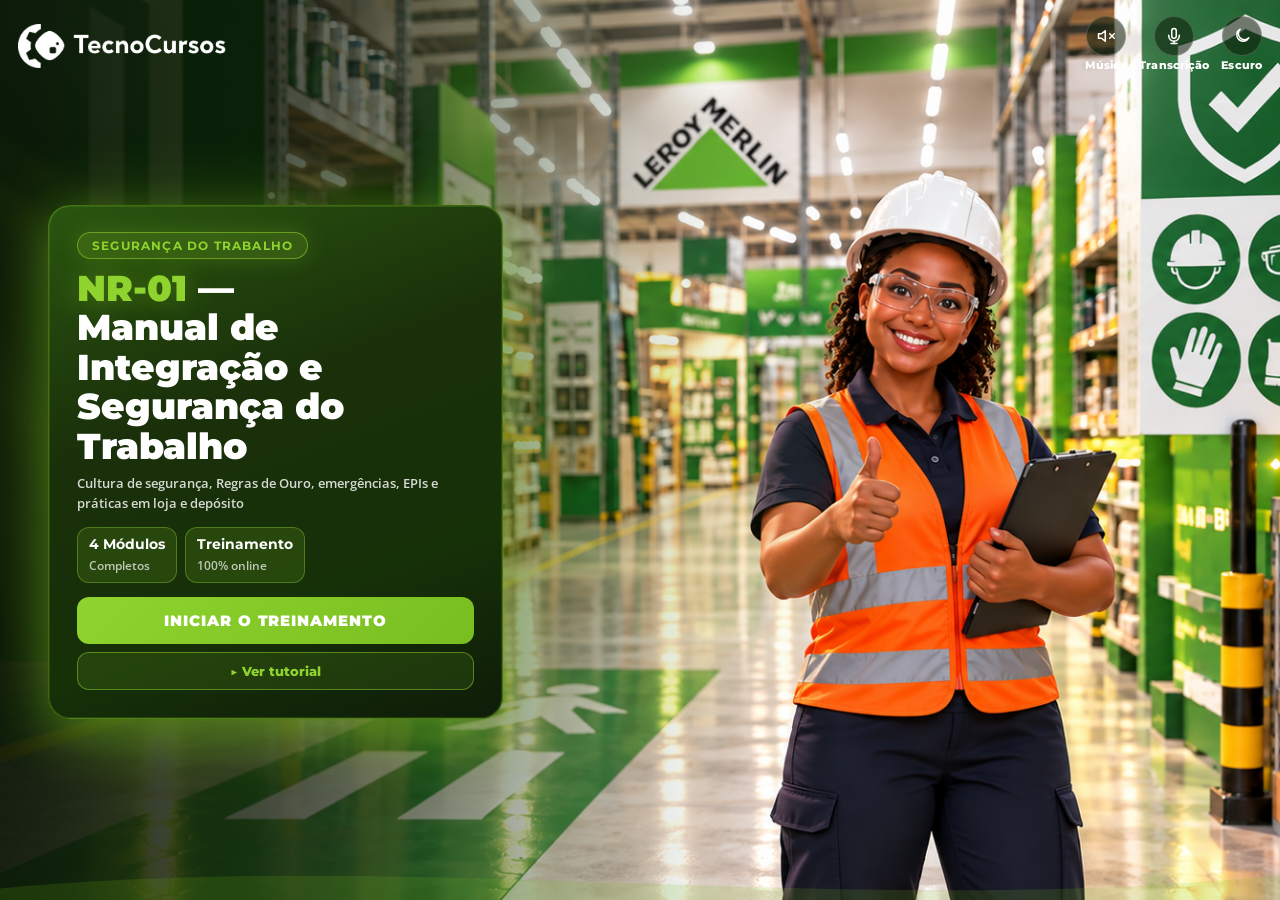
==== commit 1c57a987: "modulo 3 finalizado" ====
--- a/sessao-aprender.html
+++ b/sessao-aprender.html
@@ -6,10 +6,16 @@
   <meta name="referrer" content="no-referrer">
   <title>NR-01 — Manual de Integração e Segurança do Trabalho</title>
   <link href="https://fonts.googleapis.com/css2?family=Montserrat:wght@400;600;700;800;900&family=Open+Sans:wght@400;600;700&display=swap" rel="stylesheet">
-  <link rel="stylesheet" href="question-screen.css?v=leroy-green14">
+  <link rel="stylesheet" href="question-screen.css?v=leroy-green28">
   <style>
     html, body { margin: 0; height: 100%; overflow: hidden; }
   </style>
+  <script>
+    (function () {
+      try { if (localStorage.getItem('nr01-dark') === '1') document.documentElement.classList.add('qs-dark'); }
+      catch (e) {}
+    })();
+  </script>
 </head>
 <body>
   <div class="qs-app" id="app">
@@ -63,11 +69,13 @@
         <img src="assets/fotos/LOGO.png" alt="TecnoCursos">
       </div>
       <div class="qs-progress" id="progress" aria-label="Progresso"></div>
-      <span class="qs-page-chip" id="pageChip" hidden>0/0</span>
-      <div class="qs-tools">
+      <div class="qs-top-meta">
+        <span class="qs-page-chip" id="pageChip" hidden>0/0</span>
         <button type="button" id="btnMode" class="qs-sim-btn" title="Modo simulação" hidden aria-pressed="false">
           <span class="qs-label" id="simLabel">Simulação: OFF</span>
         </button>
+      </div>
+      <div class="qs-tools">
         <button type="button" id="btnMusic" class="qs-tool-btn" title="Música" aria-pressed="false">
           <span class="qs-tool-disc">
             <svg class="qs-tool-ico ico-off" viewBox="0 0 24 24" fill="none" stroke="currentColor" stroke-width="2" stroke-linecap="round" stroke-linejoin="round" aria-hidden="true">
@@ -87,6 +95,17 @@
           </span>
           <span class="qs-tool-label">Transcrição</span>
         </button>
+        <button type="button" id="btnDark" class="qs-tool-btn" title="Modo escuro" aria-pressed="false">
+          <span class="qs-tool-disc">
+            <svg class="qs-tool-ico ico-off" viewBox="0 0 24 24" fill="none" stroke="currentColor" stroke-width="2" stroke-linecap="round" stroke-linejoin="round" aria-hidden="true">
+              <path d="M21 14.5A8.5 8.5 0 1 1 9.5 3 7 7 0 0 0 21 14.5z"/>
+            </svg>
+            <svg class="qs-tool-ico ico-on" viewBox="0 0 24 24" fill="none" stroke="currentColor" stroke-width="2" stroke-linecap="round" stroke-linejoin="round" aria-hidden="true">
+              <circle cx="12" cy="12" r="4"/><line x1="12" y1="2" x2="12" y2="5"/><line x1="12" y1="19" x2="12" y2="22"/><line x1="2" y1="12" x2="5" y2="12"/><line x1="19" y1="12" x2="22" y2="12"/>
+            </svg>
+          </span>
+          <span class="qs-tool-label">Escuro</span>
+        </button>
       </div>
     </header>
 
@@ -147,10 +166,10 @@
 
   <audio id="bg-music" loop preload="metadata" aria-hidden="true"></audio>
 
-  <script src="question-screen-data.js?v=nr01-8"></script>
-  <script src="question-screen.js?v=nr01-2"></script>
+  <script src="question-screen-data.js?v=nr01-26"></script>
+  <script src="question-screen.js?v=nr01-10"></script>
   <script src="audios/audio-manifest.js?v=nr01-1"></script>
-  <script src="narration-text.js?v=nr01-1"></script>
+  <script src="narration-text.js?v=nr01-2"></script>
   <script src="narration.js?v=nr01-1"></script>
   <script>
 (function () {
@@ -660,6 +679,7 @@
       icon: faceIcon,
       title: quizState.passed ? 'Desafio concluído!' : 'Desafio não concluído',
       titleUnlock: titleUnlock,
+      mode: quizState.mode || '',
       review: quizState.passed ? [] : buildReviewList()
     }, {
       onContinue: handleContinue
@@ -1116,13 +1136,25 @@
         passed: false,
         points: 0,
         streak: 0,
-        bestStreak: 0
+        bestStreak: 0,
+        mode: ''
       };
     }
 
     if (s.type === 'sort' && Array.isArray(s.items) && s.items.length) {
       quizState.total = s.items.length;
       if (s.minCorrect != null) quizState.minCorrect = Number(s.minCorrect);
+      quizState.active = true;
+    }
+    if (s.type === 'match' && Array.isArray(s.pairs) && s.pairs.length) {
+      quizState.total = s.pairs.length;
+      if (s.minCorrect != null) quizState.minCorrect = Number(s.minCorrect);
+      quizState.active = true;
+    }
+    if (s.type === 'order') {
+      quizState.total = 1;
+      quizState.minCorrect = 1;
+      quizState.mode = 'order';
       quizState.active = true;
     }
 
@@ -1138,7 +1170,7 @@
         if (quizState.active && isQuizStep(s) && !s.opinion) {
           var pts = (result && result.points) || 0;
           sessionAnswers[s.id] = { pts: pts, correct: !!(result && result.correct) };
-          if (result && result.kind === 'sort' && result.total != null) {
+          if (result && (result.kind === 'sort' || result.kind === 'match' || result.kind === 'order') && result.total != null) {
             quizState.answered = result.total;
             quizState.total = result.total;
             quizState.correct = result.hits || 0;
@@ -1302,6 +1334,29 @@
     else if (bgMusic) bgMusic.pause();
   });
 
+  var DARK_KEY = 'nr01-dark';
+  var btnDark = document.getElementById('btnDark');
+  var darkLabel = btnDark && btnDark.querySelector('.qs-tool-label');
+  function applyDark(on) {
+    document.documentElement.classList.toggle('qs-dark', on);
+    if (app) app.classList.toggle('is-dark', on);
+    if (btnDark) {
+      btnDark.classList.toggle('is-on', on);
+      btnDark.setAttribute('aria-pressed', on ? 'true' : 'false');
+      btnDark.title = on ? 'Modo claro' : 'Modo escuro';
+    }
+    if (darkLabel) darkLabel.textContent = on ? 'Claro' : 'Escuro';
+    try { localStorage.setItem(DARK_KEY, on ? '1' : '0'); } catch (e) {}
+  }
+  var darkOn = false;
+  try { darkOn = localStorage.getItem(DARK_KEY) === '1'; } catch (e) {}
+  applyDark(darkOn);
+  if (btnDark) {
+    btnDark.addEventListener('click', function () {
+      applyDark(!document.documentElement.classList.contains('qs-dark'));
+    });
+  }
+
   document.getElementById('btnMode').addEventListener('click', function () {
     toggleDemoMode();
   });
--- a/question-screen.css
+++ b/question-screen.css
@@ -611,8 +611,8 @@
 
 .qs-progress i.done { background: #fff; }
 .qs-progress i.cur {
-  background: #163008;
-  box-shadow: 0 0 0 2px rgba(22, 48, 8, 0.28);
+  background: #4A8C18;
+  box-shadow: 0 0 0 2px rgba(255, 255, 255, 0.4);
   transform: scaleY(1.35);
 }
 
@@ -680,6 +680,15 @@
   background: rgba(120, 190, 32, 0.34);
   border-color: rgba(120, 190, 32, 0.75);
 }
+/* no verde da barra o disco ligado some; o de tema fica igual aos outros */
+#btnDark.is-on .qs-tool-disc {
+  background: rgba(14, 28, 8, 0.55);
+  border-color: rgba(255, 255, 255, 0.18);
+}
+#btnDark.is-on:hover .qs-tool-disc {
+  background: rgba(14, 28, 8, 0.82);
+  border-color: rgba(255, 255, 255, 0.36);
+}
 
 .qs-tool-ico {
   width: 18px;
@@ -709,7 +718,36 @@
 #btnMusic .ico-on { display: none; }
 #btnMusic.is-on .ico-off { display: none; }
 #btnMusic.is-on .ico-on { display: block; }
+#btnDark .ico-on { display: none; }
+#btnDark.is-on .ico-off { display: none; }
+#btnDark.is-on .ico-on { display: block; }
 .qs-sim-btn[hidden] { display: none !important; }
+
+.qs-top-meta {
+  display: flex;
+  align-items: center;
+  gap: 8px;
+  flex: 0 0 auto;
+}
+.qs-sim-btn {
+  flex: 0 0 auto;
+  color: #fff;
+  cursor: pointer;
+  font-family: var(--qs-font-h);
+  font-weight: 800;
+  font-size: 0.72rem;
+  letter-spacing: 0.02em;
+  line-height: 1;
+  padding: 6px 10px;
+  border-radius: 999px;
+  background: rgba(14, 28, 8, 0.55);
+  border: 1px solid rgba(255, 255, 255, 0.18);
+  white-space: nowrap;
+}
+.qs-sim-btn.is-on {
+  background: rgba(120, 190, 32, 0.32);
+  border-color: rgba(120, 190, 32, 0.72);
+}
 
 .qs-page-chip {
   flex: 0 0 auto;
@@ -723,6 +761,7 @@
   padding: 6px 10px;
   letter-spacing: 0.04em;
   cursor: pointer;
+  white-space: nowrap;
 }
 .qs-page-chip[hidden] { display: none !important; }
 
@@ -739,7 +778,7 @@
     );
   }
 
-  /* Barrinhas do começo ao fim do quadro; o 3/55 fica na ponta direita. */
+  /* Barrinhas do começo ao fim do quadro; página e simulação na ponta direita. */
   .qs-app:not(.is-home) .qs-progress {
     position: absolute;
     top: 50%;
@@ -750,7 +789,10 @@
     transform: translateY(-50%);
     z-index: 5;
   }
-  .qs-app:not(.is-home) .qs-page-chip {
+  .qs-app:not(.is-home):has(#btnMode:not([hidden])) .qs-progress {
+    right: calc(var(--qs-frame-inset) + 214px);
+  }
+  .qs-app:not(.is-home) .qs-top-meta {
     position: absolute;
     top: 50%;
     right: var(--qs-frame-inset);
@@ -1182,6 +1224,81 @@
   border-radius: 14px;
   overflow: hidden;
 }
+.qs-sensitive {
+  position: absolute;
+  inset: 0;
+}
+.qs-sensitive-media {
+  position: absolute;
+  inset: -18px;
+  filter: blur(36px) saturate(0.35);
+  transform: scale(1.12);
+  pointer-events: none;
+  user-select: none;
+}
+.qs-sensitive.is-open .qs-sensitive-media {
+  inset: 0;
+  filter: none;
+  transform: none;
+  pointer-events: auto;
+}
+.qs-sensitive-veil {
+  position: absolute;
+  inset: 0;
+  z-index: 2;
+  display: flex;
+  flex-direction: column;
+  align-items: center;
+  justify-content: center;
+  gap: 10px;
+  padding: 20px;
+  text-align: center;
+  background: rgba(14, 28, 8, 0.62);
+  color: #fff;
+}
+.qs-sensitive.is-open .qs-sensitive-veil { display: none; }
+.qs-sensitive-pill {
+  display: inline-flex;
+  align-items: center;
+  height: 24px;
+  padding: 0 10px;
+  border-radius: 999px;
+  background: #78BE20;
+  color: #fff;
+  font-family: var(--qs-font-h);
+  font-size: 0.68rem;
+  font-weight: 800;
+  letter-spacing: 0.14em;
+  text-transform: uppercase;
+}
+.qs-sensitive-veil strong {
+  font-family: var(--qs-font-h);
+  font-size: 1.35rem;
+  font-weight: 900;
+  letter-spacing: 0.02em;
+}
+.qs-sensitive-veil p {
+  margin: 0 0 6px;
+  max-width: 36ch;
+  font-size: 0.92rem;
+  font-weight: 600;
+  line-height: 1.4;
+  color: rgba(255, 255, 255, 0.88);
+}
+.qs-sensitive-btn {
+  border: 0;
+  border-radius: 999px;
+  padding: 12px 22px;
+  background: #163008;
+  color: #fff;
+  font-family: var(--qs-font-h);
+  font-size: 0.92rem;
+  font-weight: 800;
+  letter-spacing: 0.04em;
+  text-transform: uppercase;
+  cursor: pointer;
+}
+.qs-sensitive-btn:hover { background: #2A5510; }
 .qs-screen.is-figure .qs-figure-media .qs-img,
 .qs-screen.is-figure .qs-figure-media .qs-img-contain {
   position: absolute;
@@ -2639,8 +2756,26 @@
   border: 2px solid #D4E8B8;
 }
 
-/* capa ocupa o card inteiro */
-.qs-screen.is-cover .qs-media { flex: 1 1 auto; min-height: 0; }
+/* capa: a foto preenche o card, sem a faixa verde do .qs-media nas bordas */
+.qs-screen.is-cover {
+  background: #111;
+}
+.qs-screen.is-cover .qs-media {
+  position: absolute;
+  inset: 0;
+  flex: none;
+  min-height: 0;
+  background: transparent;
+}
+.qs-screen.is-cover .qs-img {
+  position: absolute;
+  inset: 0;
+  width: 100%;
+  height: 100%;
+  object-fit: cover;
+  object-position: center;
+  transform: scale(1.04);
+}
 .qs-screen.is-cover .qs-foot-cover {
   position: absolute;
   right: 16px;
@@ -3170,6 +3305,88 @@
   font-size: 0.98rem;
   line-height: 1.5;
 }
+.qs-gallery {
+  display: flex;
+  flex-direction: column;
+  gap: 14px;
+  margin: 4px 0 14px;
+}
+.qs-gallery-item {
+  margin: 0;
+}
+.qs-gallery-item .qs-zoom-hit {
+  display: block;
+  width: 100%;
+  border: 0;
+  padding: 0;
+  background: #F4F8EE;
+  border-radius: 16px;
+  overflow: hidden;
+  cursor: zoom-in;
+}
+.qs-gallery-item img {
+  display: block;
+  width: 100%;
+  height: auto;
+  max-height: none;
+  object-fit: contain;
+  background: #fff;
+}
+.qs-gallery-item figcaption {
+  margin: 8px 2px 0;
+  font-family: var(--qs-font-h);
+  font-size: 0.82rem;
+  font-weight: 800;
+  color: #2A5510;
+}
+.qs-screen.is-gallery .qs-panel-text {
+  overflow: hidden;
+  justify-content: flex-start;
+  gap: 6px;
+  padding-top: 16px;
+  padding-bottom: 14px;
+}
+.qs-screen.is-gallery .qs-title {
+  margin-bottom: 2px;
+  font-size: clamp(1.05rem, 2vw, 1.35rem);
+}
+.qs-screen.is-gallery .qs-body {
+  margin-bottom: 4px;
+  font-size: 0.86rem;
+  max-width: none;
+}
+.qs-screen.is-gallery .qs-gallery {
+  flex: 1 1 auto;
+  min-height: 0;
+  gap: 8px;
+  margin: 0;
+}
+.qs-screen.is-gallery .qs-gallery-item {
+  flex: 1 1 0;
+  min-height: 0;
+  display: flex;
+  flex-direction: column;
+}
+.qs-screen.is-gallery .qs-gallery-item .qs-zoom-hit {
+  flex: 1 1 auto;
+  min-height: 0;
+  display: flex;
+  align-items: center;
+  justify-content: center;
+  background: transparent;
+  border-radius: 12px;
+}
+.qs-screen.is-gallery .qs-gallery-item img {
+  width: 100%;
+  height: 100%;
+  max-height: 100%;
+  object-fit: contain;
+  object-position: center;
+}
+.qs-screen.is-gallery .qs-gallery-item figcaption,
+.qs-screen.is-gallery .qs-quote {
+  display: none;
+}
 .qs-bullets {
   list-style: none;
   margin: 0;
@@ -3195,6 +3412,19 @@
 .qs-screen.is-text.is-dense .qs-panel-text {
   justify-content: flex-start;
 }
+.qs-screen.is-text.is-fit .qs-panel-text {
+  overflow: hidden;
+  justify-content: center;
+  scrollbar-width: none;
+}
+.qs-screen.is-text.is-fit .qs-panel-text::-webkit-scrollbar {
+  display: none;
+}
+.qs-screen.is-text.is-fit .qs-title { margin-bottom: 8px; }
+.qs-screen.is-text.is-fit .qs-body { margin-bottom: 10px; }
+.qs-screen.is-text.is-fit .qs-cards { margin: 0 0 10px; gap: 10px; }
+.qs-screen.is-text.is-fit .qs-card { padding: 12px 12px 14px; }
+.qs-screen.is-text.is-fit .qs-quote { margin-top: 0; padding: 10px 14px; }
 .qs-screen.is-text .qs-title {
   font-size: clamp(1.28rem, 2.8vw, 1.85rem);
   margin-bottom: 14px;
@@ -5018,7 +5248,7 @@
   .qs-app:not(.is-home) .qs-brand { grid-area: marca; }
   .qs-app:not(.is-home) .qs-tools { grid-area: ferramentas; justify-self: end; }
   .qs-app:not(.is-home) .qs-progress { grid-area: trilha; }
-  .qs-app:not(.is-home) .qs-page-chip { grid-area: pagina; justify-self: end; }
+  .qs-app:not(.is-home) .qs-top-meta { grid-area: pagina; justify-self: end; }
 
   .qs-brand img {
     width: auto;
@@ -5284,3 +5514,157 @@
   }
   .qs-pts-fly.is-on { opacity: 0; }
 }
+
+/* modo escuro: só o quadro e os textos — os verdes da marca ficam iguais */
+html.qs-dark {
+  --qs-ink: #E8F0DC;
+  --qs-muted: #B4C4A8;
+  --qs-paper: #1A2214;
+  --qs-soft: #24301C;
+}
+html.qs-dark .qs-screen,
+html.qs-dark .qs-menu,
+html.qs-dark .qs-jump {
+  background: var(--qs-paper);
+  color: var(--qs-ink);
+}
+html.qs-dark .qs-screen.is-text,
+html.qs-dark .qs-screen.is-golden {
+  background:
+    radial-gradient(ellipse 80% 50% at 50% 0%, rgba(120, 190, 32, 0.1) 0%, transparent 55%),
+    var(--qs-paper);
+}
+html.qs-dark .qs-screen.is-question,
+html.qs-dark .qs-screen.is-steps {
+  background: var(--qs-paper);
+}
+html.qs-dark .qs-screen.is-video,
+html.qs-dark .qs-screen.is-video.has-player,
+html.qs-dark .qs-screen.is-video.has-player .qs-media-video,
+html.qs-dark .qs-screen.is-video.has-player .qs-video-head,
+html.qs-dark .qs-screen.is-video.has-player .qs-foot-bar,
+html.qs-dark .qs-screen.is-video .qs-media,
+html.qs-dark .qs-video-stage,
+html.qs-dark .qs-player {
+  background: #12180E;
+  border-color: transparent;
+}
+html.qs-dark .qs-body,
+html.qs-dark .qs-card p,
+html.qs-dark .qs-rule p,
+html.qs-dark .qs-gold-txt p {
+  color: var(--qs-muted);
+}
+html.qs-dark .qs-gold-range {
+  color: #8FD42E;
+}
+html.qs-dark .qs-gold-rule {
+  background: #24361A;
+  border-color: rgba(120, 190, 32, 0.28);
+  box-shadow: 0 10px 24px rgba(0, 0, 0, 0.22);
+}
+html.qs-dark .qs-card,
+html.qs-dark .qs-stat,
+html.qs-dark .qs-rule,
+html.qs-dark .qs-bullets li,
+html.qs-dark .qs-sort-card,
+html.qs-dark .qs-seq-card {
+  background: var(--qs-soft);
+  border-color: rgba(120, 190, 32, 0.18);
+}
+html.qs-dark .qs-rule-id,
+html.qs-dark .qs-seq-badge {
+  background: #1A2214;
+}
+html.qs-dark .qs-quote {
+  background: rgba(120, 190, 32, 0.12);
+  color: var(--qs-ink);
+}
+html.qs-dark .qs-note {
+  background: #3A3014;
+  color: #F0E2A8;
+}
+html.qs-dark .qs-cover-labels h1,
+html.qs-dark .qs-cover-labels p {
+  background: rgba(22, 28, 16, 0.92);
+  color: var(--qs-ink);
+}
+html.qs-dark .qs-cover-labels p {
+  color: var(--qs-muted);
+}
+html.qs-dark .qs-video-head,
+html.qs-dark .qs-foot-bar,
+html.qs-dark .qs-screen.is-question .qs-opts,
+html.qs-dark .qs-screen.is-question .qs-foot-quiz,
+html.qs-dark .qs-media-video,
+html.qs-dark .qs-figure-media,
+html.qs-dark .qs-stack-card,
+html.qs-dark .qs-gallery-item img,
+html.qs-dark .qs-step-media,
+html.qs-dark .qs-reflect-choice,
+html.qs-dark .qs-reflect-answer,
+html.qs-dark .qs-match-item {
+  background: var(--qs-paper);
+  color: var(--qs-ink);
+  border-color: rgba(120, 190, 32, 0.16);
+}
+html.qs-dark .qs-video-head,
+html.qs-dark .qs-foot-bar {
+  border-color: rgba(120, 190, 32, 0.16);
+}
+html.qs-dark .qs-screen.is-question .qs-qbar {
+  background: rgba(26, 34, 20, 0.94);
+  color: var(--qs-ink);
+}
+html.qs-dark .qs-gallery-item .qs-zoom-hit,
+html.qs-dark .qs-gallery-item img {
+  background: var(--qs-soft);
+}
+html.qs-dark .qs-gallery-item figcaption {
+  color: #8FD42E;
+}
+html.qs-dark .qs-explain {
+  background: #24361A;
+  color: var(--qs-ink);
+}
+html.qs-dark .qs-explain.is-ok { background: #1E3324; }
+html.qs-dark .qs-explain.is-nok { background: #3A2430; }
+html.qs-dark .qs-reflect,
+html.qs-dark .qs-screen.is-steps {
+  background:
+    radial-gradient(ellipse 70% 50% at 50% 0%, rgba(120, 190, 32, 0.1), transparent 58%),
+    var(--qs-paper);
+}
+html.qs-dark .qs-reflect-answer {
+  color: var(--qs-muted);
+}
+html.qs-dark .qs-hazard-legend .is-danger,
+html.qs-dark .qs-hazard-legend .is-risk,
+html.qs-dark .qs-hazard-cell.is-danger,
+html.qs-dark .qs-hazard-cell.is-risk {
+  background: var(--qs-soft);
+  color: var(--qs-ink);
+}
+html.qs-dark .qs-mod-card {
+  background: var(--qs-soft);
+  border-color: rgba(120, 190, 32, 0.22);
+}
+html.qs-dark .qs-mod-card.is-locked:hover {
+  border-color: rgba(120, 190, 32, 0.22);
+}
+html.qs-dark .qs-jump-item.is-cur {
+  background: rgba(120, 190, 32, 0.16);
+}
+html.qs-dark .qs-seq-card.is-picked,
+html.qs-dark .qs-match-item.is-matched {
+  background: rgba(120, 190, 32, 0.18);
+  color: #C8E89A;
+}
+html.qs-dark .qs-sort-fb.is-ok { color: #7CFFB2; }
+html.qs-dark .qs-sort-fb.is-nok { color: #F0A0B4; }
+html.qs-dark .qs-quiz-intro,
+html.qs-dark .qs-quiz-result {
+  background:
+    radial-gradient(ellipse 70% 50% at 50% -10%, rgba(120, 190, 32, 0.12), transparent 58%),
+    var(--qs-paper);
+}
